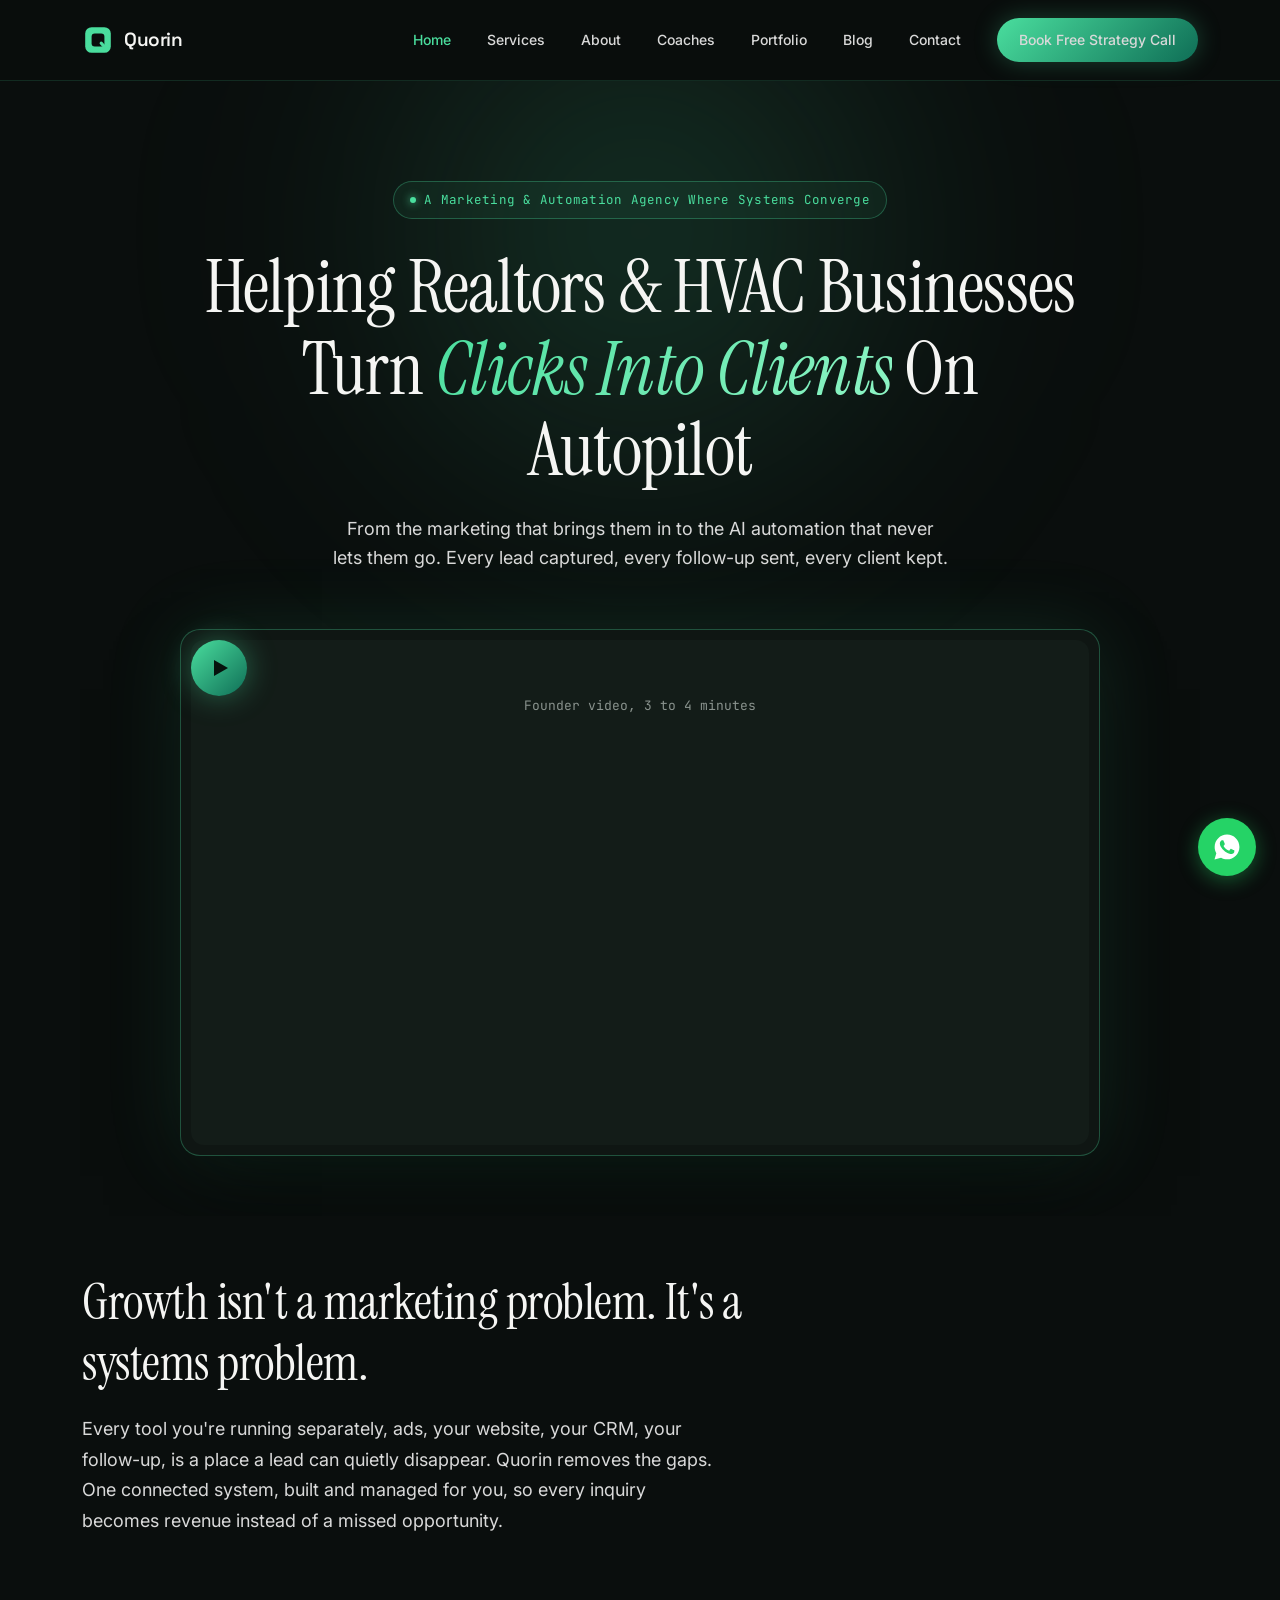
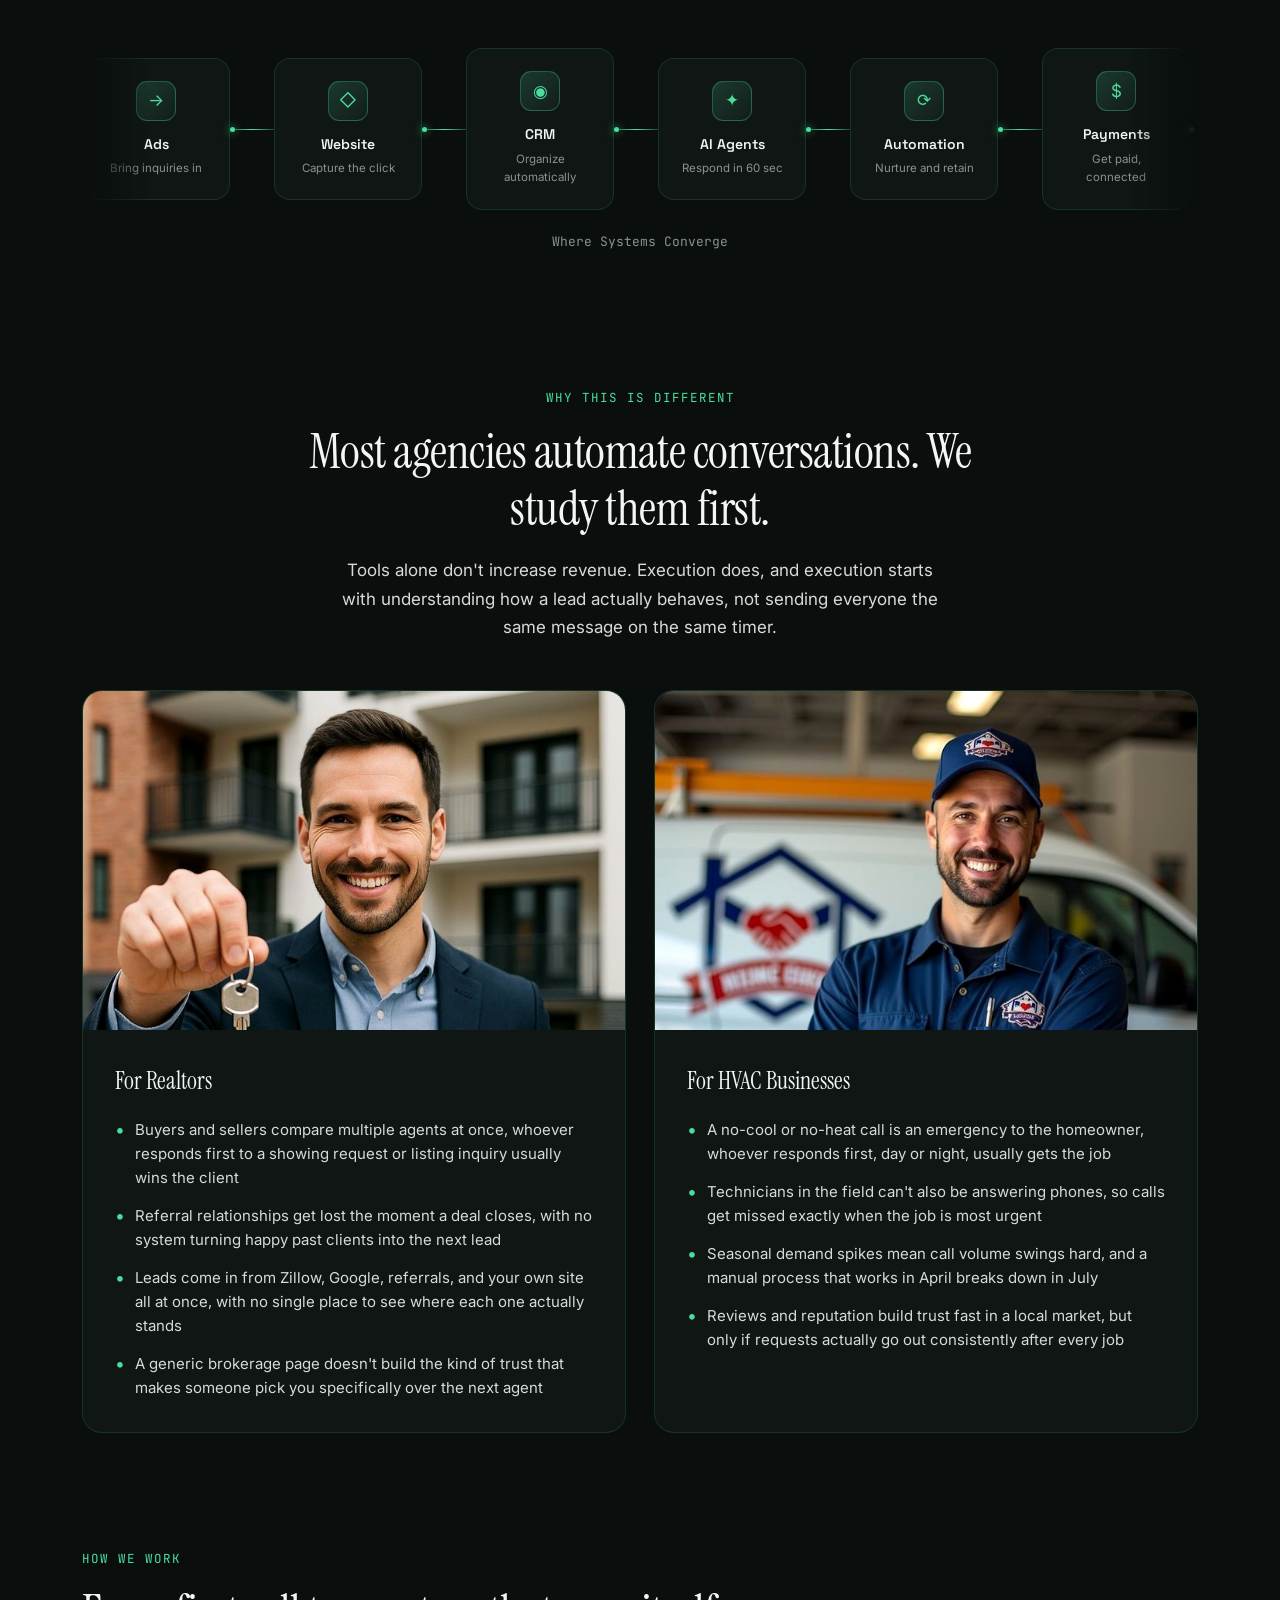
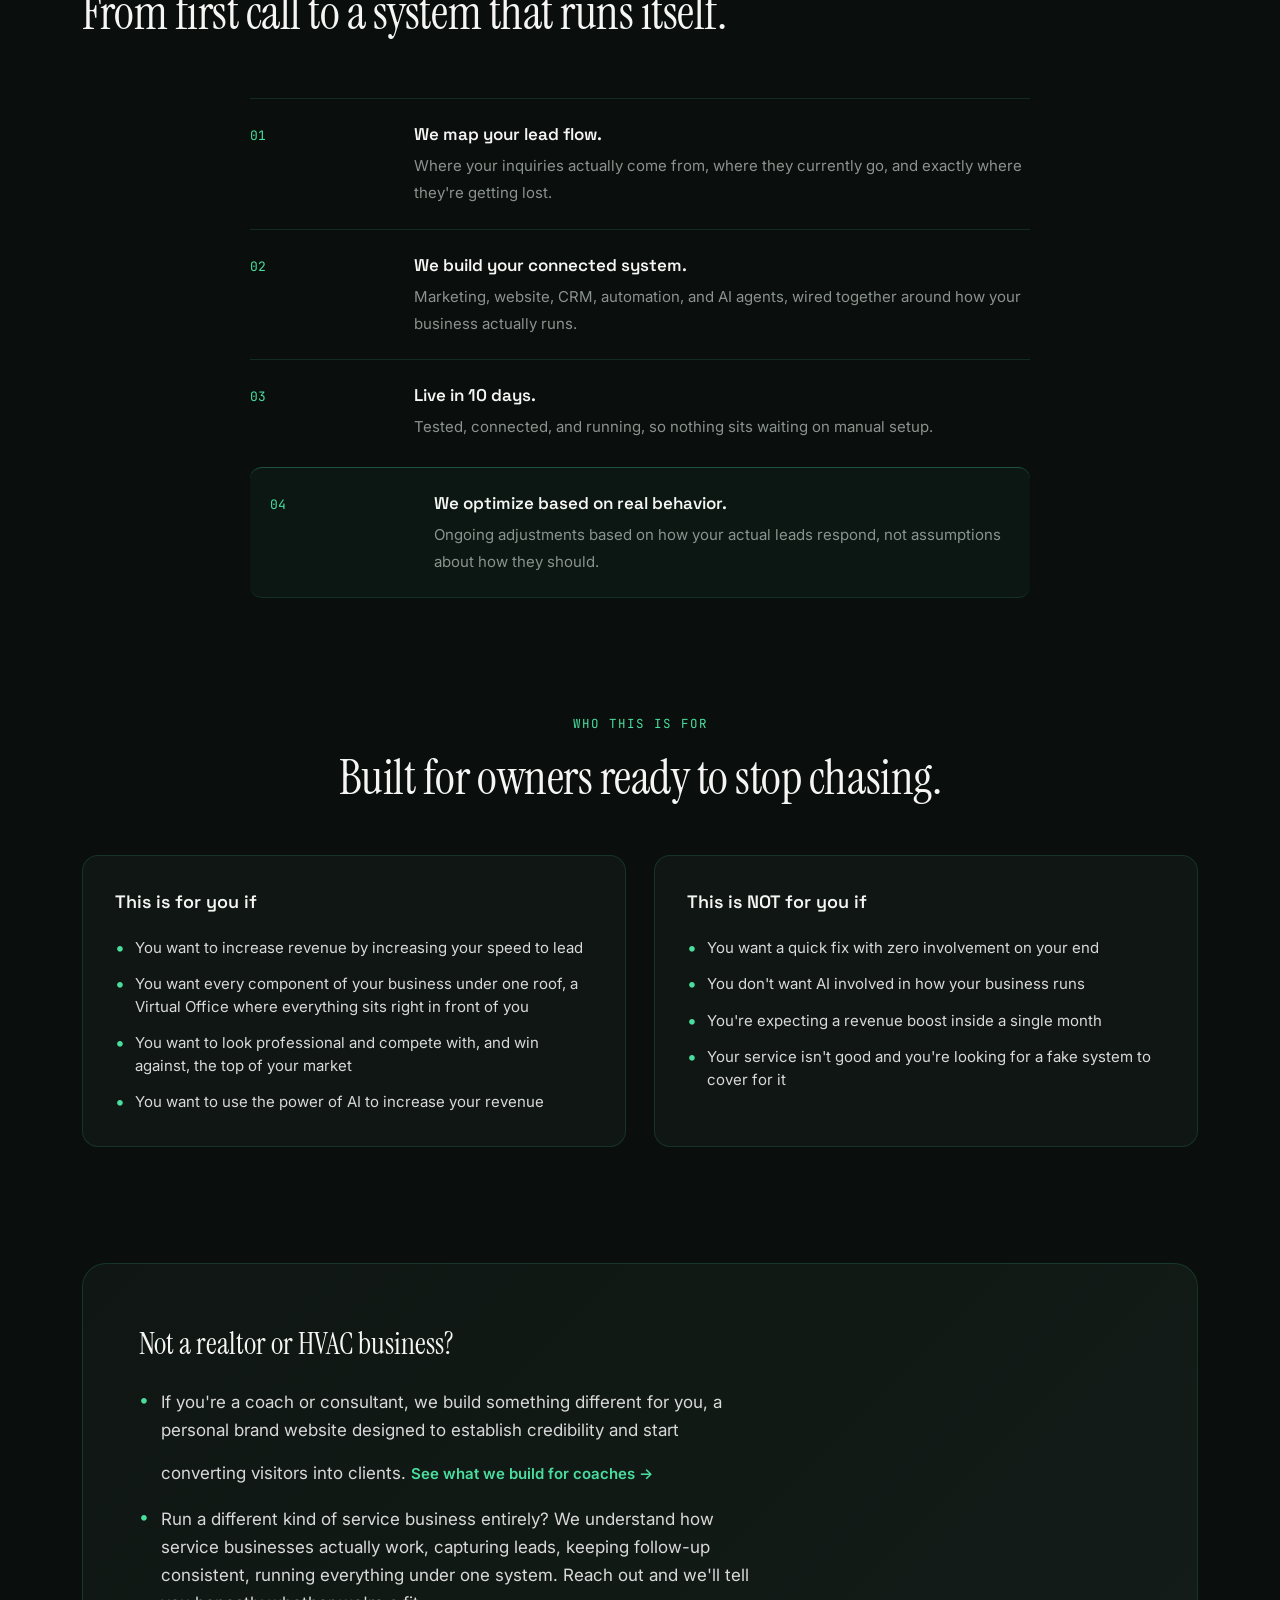
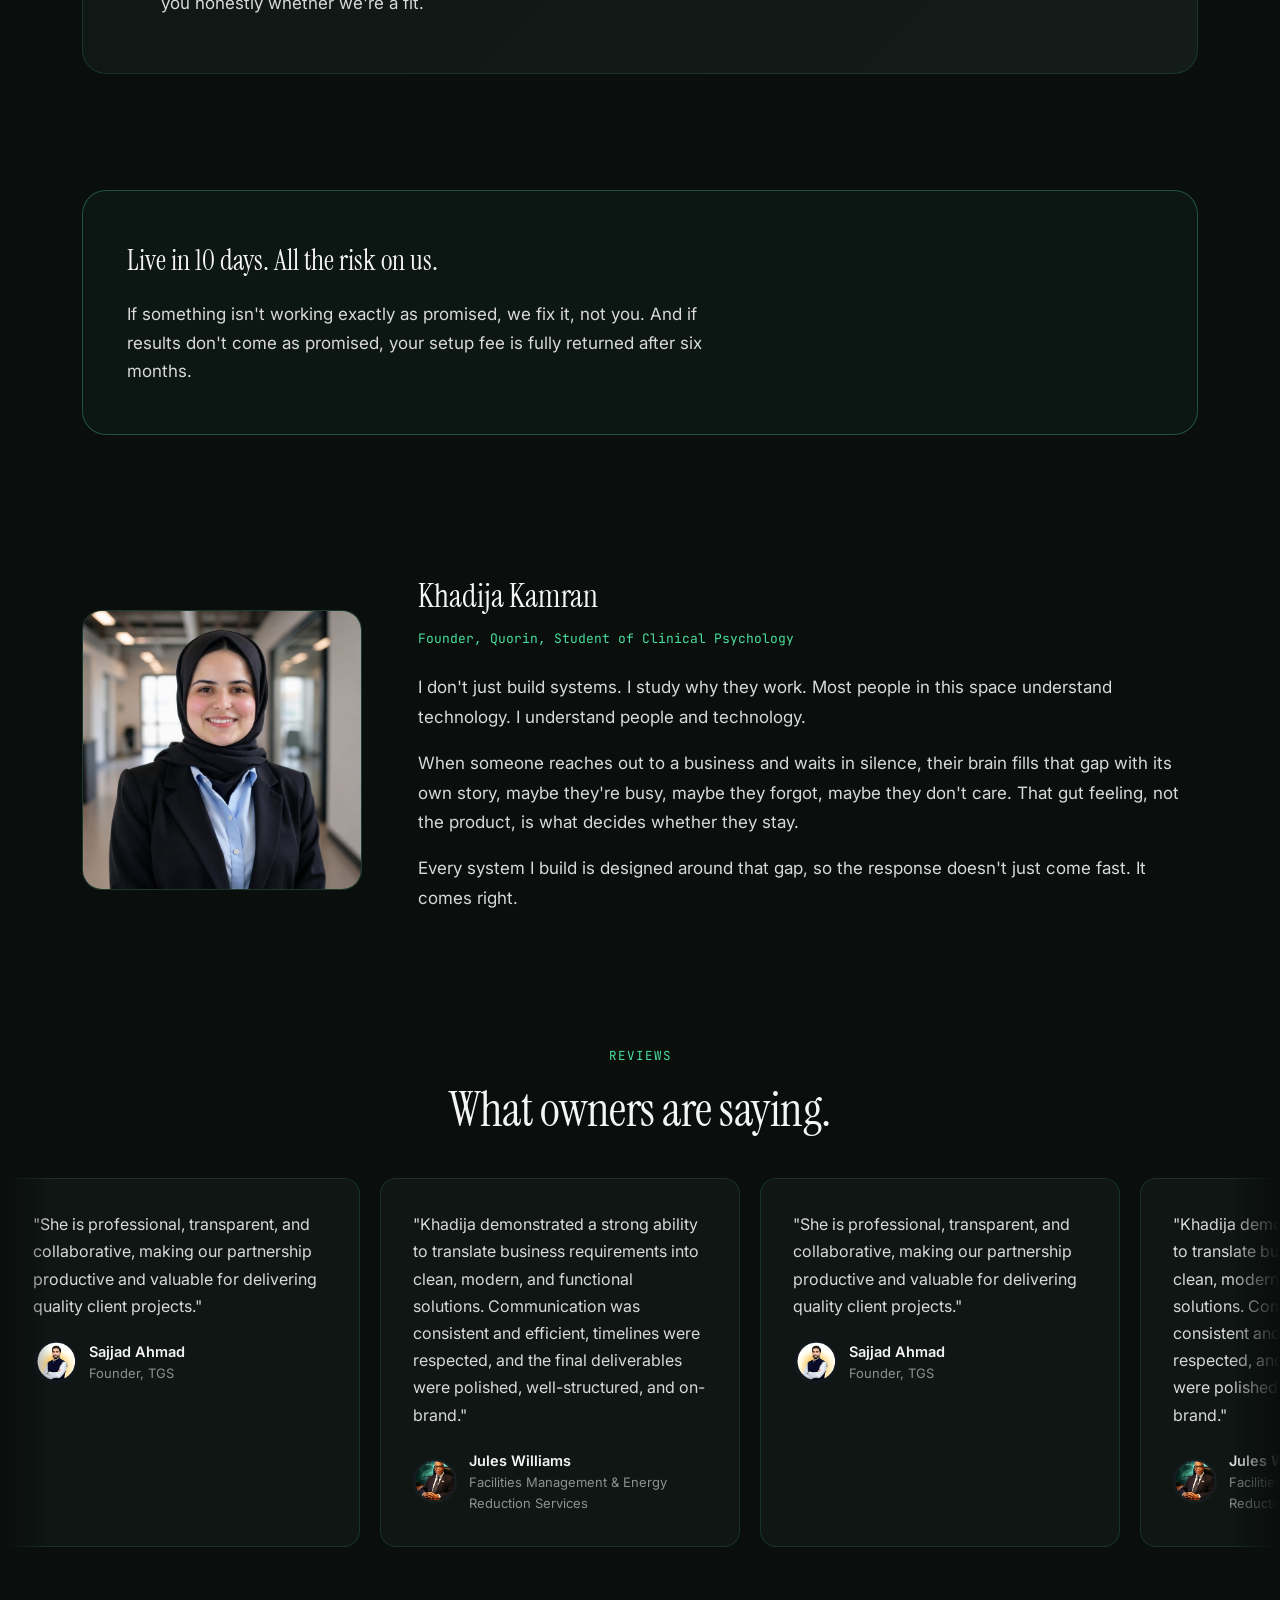
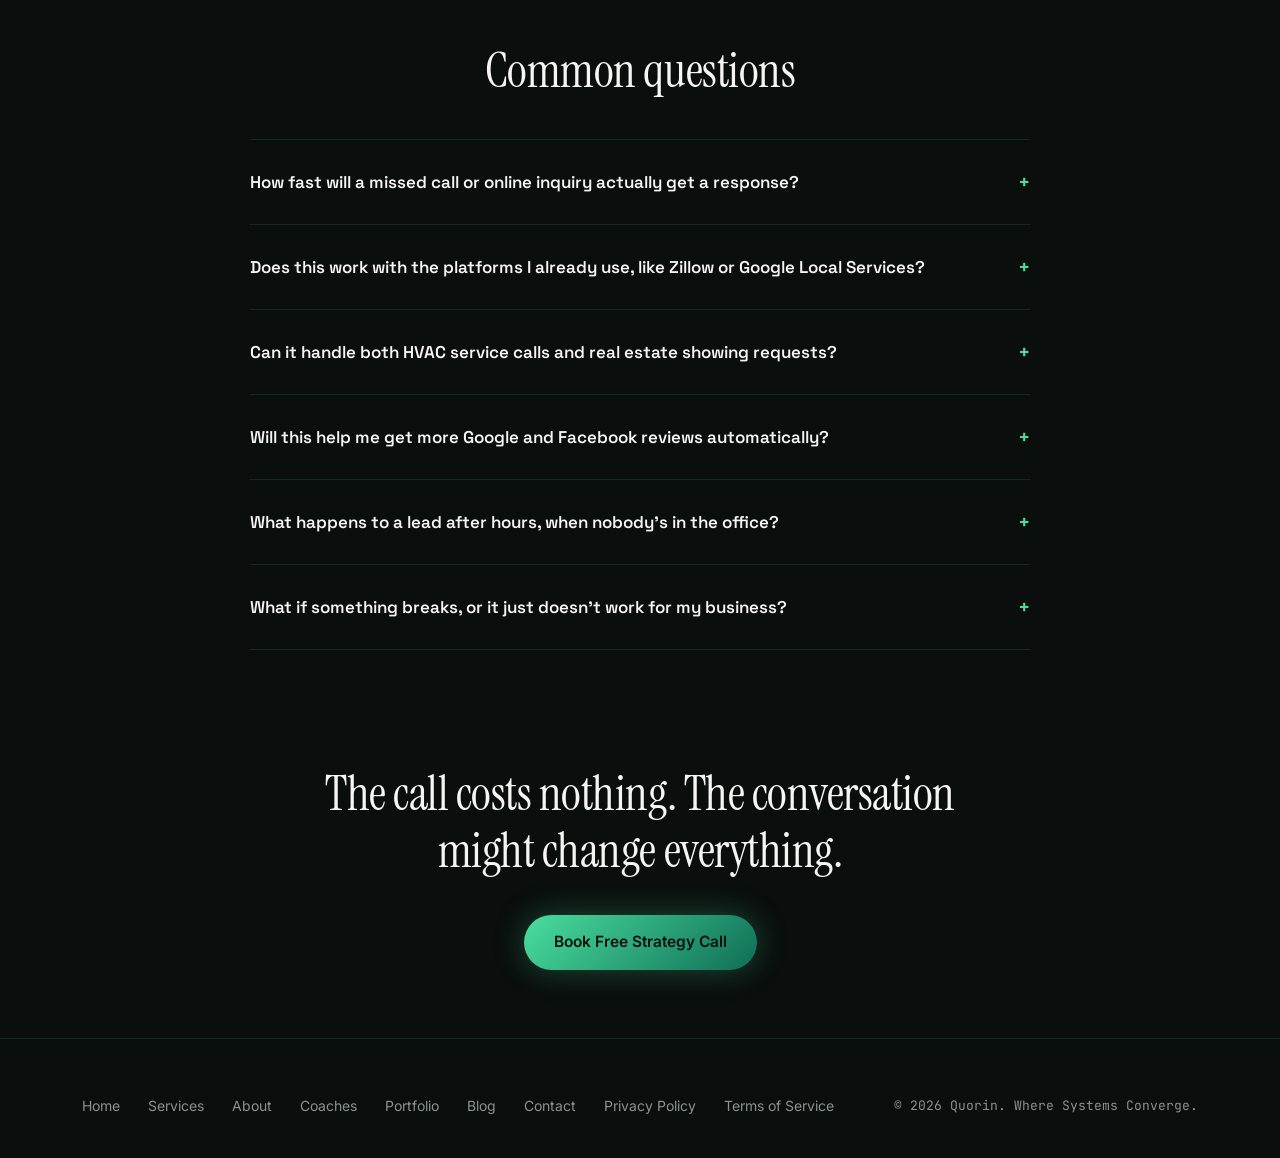
==== index.html @ fc2a02f5 "Add files via upload" ====
<!DOCTYPE html>
<html lang="en">
<head>
<meta charset="UTF-8">
<meta name="viewport" content="width=device-width, initial-scale=1.0">
<title>Quorin | Virtual Office for Realtors & HVAC Businesses</title>
<meta name="description" content="Quorin builds a Complete Virtual Office for Realtors and HVAC businesses, ads, website, CRM, AI agents, and automation, all in one connected system.">
<link rel="icon" type="image/svg+xml" href="favicon.svg">
<link rel="icon" type="image/png" sizes="32x32" href="favicon-32.png">
<link rel="icon" type="image/png" sizes="16x16" href="favicon-16.png">
<link rel="apple-touch-icon" href="apple-touch-icon.png">
<meta property="og:type" content="website">
<meta property="og:title" content="Quorin | Where Systems Converge">
<meta property="og:description" content="Quorin builds a Complete Virtual Office for Realtors and HVAC businesses, ads, website, CRM, AI agents, and automation, all in one connected system.">
<meta property="og:image" content="https://quorin.com/og-image.png">
<meta property="og:url" content="https://quorin.com/index.html">
<meta property="og:site_name" content="Quorin">
<meta name="twitter:card" content="summary_large_image">
<meta name="twitter:title" content="Quorin | Where Systems Converge">
<meta name="twitter:description" content="Quorin builds a Complete Virtual Office for Realtors and HVAC businesses, ads, website, CRM, AI agents, and automation, all in one connected system.">
<meta name="twitter:image" content="https://quorin.com/og-image.png">
<link rel="stylesheet" href="style.css">
<link rel="canonical" href="https://quorin.com/index.html">
<script type="application/ld+json">
{
  "@context": "https://schema.org",
  "@type": "Organization",
  "name": "Quorin",
  "url": "https://quorin.com",
  "logo": "https://quorin.com/og-image.png",
  "description": "Quorin builds a Complete Virtual Office, marketing, CRM, and AI automation, for realtors and HVAC businesses, and personal brand websites for coaches.",
  "founder": {
    "@type": "Person",
    "name": "Khadija Kamran"
  },
  "sameAs": [
    "https://www.linkedin.com/in/khadija-kamran-bb9267379/",
    "https://www.instagram.com/quorin.ai/"
  ],
  "contactPoint": {
    "@type": "ContactPoint",
    "telephone": "+92-334-6085912",
    "email": "khadija.kamran@quorin.co",
    "contactType": "sales"
  }
}
</script>
<script type="application/ld+json">
{
  "@context": "https://schema.org",
  "@type": "FAQPage",
  "mainEntity": [
    {
      "@type": "Question",
      "name": "How fast will a missed call or online inquiry actually get a response?",
      "acceptedAnswer": {
        "@type": "Answer",
        "text": "Within 60 seconds, day or night. Whether it's a homeowner calling about a broken AC unit or a buyer inquiring about a listing, the system responds before they've had time to call the next name on their list."
      }
    },
    {
      "@type": "Question",
      "name": "Does this work with the platforms I already use, like Zillow or Google Local Services?",
      "acceptedAnswer": {
        "@type": "Answer",
        "text": "Yes. Leads from Zillow, Google Local Services, Facebook, your website, and referrals all pull into the same connected system, so nothing depends on you checking five different apps."
      }
    },
    {
      "@type": "Question",
      "name": "Can it handle both HVAC service calls and real estate showing requests?",
      "acceptedAnswer": {
        "@type": "Answer",
        "text": "Yes. The system is built around your specific business, an HVAC no-cool call and a buyer requesting a showing are treated differently, with follow-up tuned to what actually moves each one forward."
      }
    },
    {
      "@type": "Question",
      "name": "Will this help me get more Google and Facebook reviews automatically?",
      "acceptedAnswer": {
        "@type": "Answer",
        "text": "Yes. Review requests go out automatically after a completed job or closed deal, at the moment satisfaction is highest, instead of relying on someone remembering to ask."
      }
    },
    {
      "@type": "Question",
      "name": "What happens to a lead after hours, when nobody's in the office?",
      "acceptedAnswer": {
        "@type": "Answer",
        "text": "The system doesn't clock out. A homeowner with a furnace emergency at 2am or a buyer browsing listings on a Sunday still gets an instant, professional response, and you wake up with the conversation already started."
      }
    },
    {
      "@type": "Question",
      "name": "What if something breaks, or it just doesn't work for my business?",
      "acceptedAnswer": {
        "@type": "Answer",
        "text": "Both are covered. If anything stops working exactly as promised after launch, we fix it within 24 hours, no charge, no back and forth. And if it genuinely isn't producing results after six months, your setup fee is fully returned."
      }
    }
  ]
}
</script>
</head>
<body>

<nav class="nav">
  <div class="nav-inner">
    <a href="index.html" class="nav-logo">
      <svg viewBox="0 0 100 100"><defs><linearGradient id="qg1" x1="0" y1="0" x2="100" y2="100"><stop offset="0%" stop-color="#4ADE9E"/><stop offset="100%" stop-color="#0F6E56"/></linearGradient></defs><rect x="10" y="10" width="80" height="80" rx="20" fill="url(#qg1)"/><rect x="30" y="30" width="40" height="40" rx="10" fill="#0a0e0d"/><rect x="55" y="55" width="18" height="10" rx="5" fill="url(#qg1)" transform="rotate(45 60 60)"/></svg>
      <span>Quorin</span>
    </a>
    <div class="nav-links">
      <a href="index.html" class="active">Home</a>
      <a href="services.html">Services</a>
      <a href="about.html">About</a>
      <a href="coaches.html">Coaches</a>
      <a href="portfolio.html">Portfolio</a>
      <a href="blog.html">Blog</a>
      <a href="contact.html">Contact</a>
      <a href="https://calendly.com/khadijakamran2007/discovery-call-with-khadija" class="nav-cta">Book Free Strategy Call</a>
    </div>
    <button class="nav-toggle" aria-label="Menu">☰</button>
  </div>
</nav>

<section class="hero">
  <div class="glow glow-emerald"></div>
  <div class="wrap hero-content">
    <div class="badge"><span class="dot"></span>A Marketing &amp; Automation Agency Where Systems Converge</div>
    <h1 class="hero-headline">Helping Realtors &amp; HVAC Businesses Turn <span class="accent">Clicks Into Clients</span> On Autopilot</h1>
    <p class="hero-sub">From the marketing that brings them in to the AI automation that never lets them go. Every lead captured, every follow-up sent, every client kept.</p>

    <div class="video-frame">
      <div class="video-placeholder">
        <div class="play-icon"></div>
        <span>Founder video, 3 to 4 minutes</span>
      </div>
    </div>
  </div>
</section>

<section class="bridge">
  <div class="wrap">
    <h2 class="reveal">Growth isn't a marketing problem. It's a systems problem.</h2>
    <p class="reveal">Every tool you're running separately, ads, your website, your CRM, your follow-up, is a place a lead can quietly disappear. Quorin removes the gaps. One connected system, built and managed for you, so every inquiry becomes revenue instead of a missed opportunity.</p>
  </div>
</section>

<section>
  <div class="wrap">
    <div class="converge-wrap">
      <div class="marquee-outer">
        <div class="marquee-track">
          <div class="node"><div class="node-icon">→</div><b>Ads</b><span>Bring inquiries in</span></div>
          <div class="connector"></div>
          <div class="node"><div class="node-icon">◇</div><b>Website</b><span>Capture the click</span></div>
          <div class="connector"></div>
          <div class="node"><div class="node-icon">◉</div><b>CRM</b><span>Organize automatically</span></div>
          <div class="connector"></div>
          <div class="node"><div class="node-icon">✦</div><b>AI Agents</b><span>Respond in 60 sec</span></div>
          <div class="connector"></div>
          <div class="node"><div class="node-icon">⟳</div><b>Automation</b><span>Nurture and retain</span></div>
          <div class="connector"></div>
          <div class="node"><div class="node-icon">$</div><b>Payments</b><span>Get paid, connected</span></div>
          <div class="connector"></div>
          <div class="node"><div class="node-icon">→</div><b>Ads</b><span>Bring inquiries in</span></div>
          <div class="connector"></div>
          <div class="node"><div class="node-icon">◇</div><b>Website</b><span>Capture the click</span></div>
          <div class="connector"></div>
          <div class="node"><div class="node-icon">◉</div><b>CRM</b><span>Organize automatically</span></div>
          <div class="connector"></div>
          <div class="node"><div class="node-icon">✦</div><b>AI Agents</b><span>Respond in 60 sec</span></div>
          <div class="connector"></div>
          <div class="node"><div class="node-icon">⟳</div><b>Automation</b><span>Nurture and retain</span></div>
          <div class="connector"></div>
          <div class="node"><div class="node-icon">$</div><b>Payments</b><span>Get paid, connected</span></div>
        </div>
      </div>
      <div class="converge-label">Where Systems Converge</div>
    </div>
  </div>
</section>

<section>
  <div class="wrap">
    <div class="eyebrow reveal center">Why this is different</div>
    <h2 class="section-title reveal center">Most agencies automate conversations. We study them first.</h2>
    <p class="section-desc reveal center" style="margin-left:auto;margin-right:auto">Tools alone don't increase revenue. Execution does, and execution starts with understanding how a lead actually behaves, not sending everyone the same message on the same timer.</p>

    <div class="industry-grid">
      <div class="industry-card reveal">
        <div class="industry-img"><img src="realtor-industry.jpg" alt="Realtor handing over keys to a new homeowner"></div>
        <div class="industry-body">
          <h3>For Realtors</h3>
          <ul>
            <li>Buyers and sellers compare multiple agents at once, whoever responds first to a showing request or listing inquiry usually wins the client</li>
            <li>Referral relationships get lost the moment a deal closes, with no system turning happy past clients into the next lead</li>
            <li>Leads come in from Zillow, Google, referrals, and your own site all at once, with no single place to see where each one actually stands</li>
            <li>A generic brokerage page doesn't build the kind of trust that makes someone pick you specifically over the next agent</li>
          </ul>
        </div>
      </div>
      <div class="industry-card reveal">
        <div class="industry-img"><img src="hvac-industry.jpg" alt="HVAC technician standing in front of a branded service van"></div>
        <div class="industry-body">
          <h3>For HVAC Businesses</h3>
          <ul>
            <li>A no-cool or no-heat call is an emergency to the homeowner, whoever responds first, day or night, usually gets the job</li>
            <li>Technicians in the field can't also be answering phones, so calls get missed exactly when the job is most urgent</li>
            <li>Seasonal demand spikes mean call volume swings hard, and a manual process that works in April breaks down in July</li>
            <li>Reviews and reputation build trust fast in a local market, but only if requests actually go out consistently after every job</li>
          </ul>
        </div>
      </div>
    </div>
  </div>
</section>

<section class="section-tight">
  <div class="wrap">
    <div class="eyebrow reveal">How we work</div>
    <h2 class="section-title reveal">From first call to a system that runs itself.</h2>
    <div class="stage-list">
      <div class="stage-item reveal"><span class="stage-num">01</span><div class="stage-text"><b>We map your lead flow.</b><span>Where your inquiries actually come from, where they currently go, and exactly where they're getting lost.</span></div></div>
      <div class="stage-item reveal"><span class="stage-num">02</span><div class="stage-text"><b>We build your connected system.</b><span>Marketing, website, CRM, automation, and AI agents, wired together around how your business actually runs.</span></div></div>
      <div class="stage-item reveal"><span class="stage-num">03</span><div class="stage-text"><b>Live in 10 days.</b><span>Tested, connected, and running, so nothing sits waiting on manual setup.</span></div></div>
      <div class="stage-item stage-final reveal"><span class="stage-num">04</span><div class="stage-text"><b>We optimize based on real behavior.</b><span>Ongoing adjustments based on how your actual leads respond, not assumptions about how they should.</span></div></div>
    </div>
  </div>
</section>

<section>
  <div class="wrap">
    <div class="eyebrow reveal center">Who this is for</div>
    <h2 class="section-title reveal center">Built for owners ready to stop chasing.</h2>
    <div class="fit-grid">
      <div class="fit-card reveal fit-yes">
        <h3>This is for you if</h3>
        <ul>
          <li>You want to increase revenue by increasing your speed to lead</li>
          <li>You want every component of your business under one roof, a Virtual Office where everything sits right in front of you</li>
          <li>You want to look professional and compete with, and win against, the top of your market</li>
          <li>You want to use the power of AI to increase your revenue</li>
        </ul>
      </div>
      <div class="fit-card reveal fit-no">
        <h3>This is NOT for you if</h3>
        <ul>
          <li>You want a quick fix with zero involvement on your end</li>
          <li>You don't want AI involved in how your business runs</li>
          <li>You're expecting a revenue boost inside a single month</li>
          <li>Your service isn't good and you're looking for a fake system to cover for it</li>
        </ul>
      </div>
    </div>
  </div>
</section>

<section class="section-tight">
  <div class="wrap">
    <div class="coach-band reveal">
      <div>
        <h3>Not a realtor or HVAC business?</h3>
        <ul class="coach-band-list">
          <li>If you're a coach or consultant, we build something different for you, a personal brand website designed to establish credibility and start converting visitors into clients. <a href="coaches.html" class="coach-link">See what we build for coaches →</a></li>
          <li>Run a different kind of service business entirely? We understand how service businesses actually work, capturing leads, keeping follow-up consistent, running everything under one system. Reach out and we'll tell you honestly whether we're a fit.</li>
        </ul>
      </div>
    </div>
  </div>
</section>

<section>
  <div class="wrap">
    <div class="guarantee-band reveal">
      <h3>Live in 10 days. All the risk on us.</h3>
      <p>If something isn't working exactly as promised, we fix it, not you. And if results don't come as promised, your setup fee is fully returned after six months.</p>
    </div>
  </div>
</section>

<section>
  <div class="wrap">
    <div class="founder reveal">
      <div class="founder-photo"><img src="founder-photo.jpg" alt="Khadija Kamran, Founder of Quorin" onerror="this.style.display='none'"></div>
      <div class="founder-text">
        <div class="founder-name">Khadija Kamran</div>
        <div class="founder-role">Founder, Quorin, Student of Clinical Psychology</div>
        <p>I don't just build systems. I study why they work. Most people in this space understand technology. I understand people and technology.</p>
        <p>When someone reaches out to a business and waits in silence, their brain fills that gap with its own story, maybe they're busy, maybe they forgot, maybe they don't care. That gut feeling, not the product, is what decides whether they stay.</p>
        <p>Every system I build is designed around that gap, so the response doesn't just come fast. It comes right.</p>
      </div>
    </div>
  </div>
</section>

<section class="section-tight">
  <div class="wrap">
    <div class="eyebrow reveal center">Reviews</div>
    <h2 class="section-title reveal center">What owners are saying.</h2>
  </div>
  <div class="review-marquee-outer" style="margin-top:40px">
    <div class="review-marquee-track">
      <div class="testimonial-card">
        <p>"She is professional, transparent, and collaborative, making our partnership productive and valuable for delivering quality client projects."</p>
        <div class="testimonial-author">
          <div class="author-avatar"><img src="reviewer-sajjad.png" alt="Sajjad Ahmad"></div>
          <div><div class="author-name">Sajjad Ahmad</div><div class="author-role">Founder, TGS</div></div>
        </div>
      </div>
      <!-- Third review slot, reserved for the one still coming -->
      <div class="testimonial-card">
        <p>"Khadija demonstrated a strong ability to translate business requirements into clean, modern, and functional solutions. Communication was consistent and efficient, timelines were respected, and the final deliverables were polished, well-structured, and on-brand."</p>
        <div class="testimonial-author">
          <div class="author-avatar"><img src="reviewer-jules.png" alt="Jules Williams"></div>
          <div><div class="author-name">Jules Williams</div><div class="author-role">Facilities Management &amp; Energy Reduction Services</div></div>
        </div>
      </div>
      <div class="testimonial-card">
        <p>"She is professional, transparent, and collaborative, making our partnership productive and valuable for delivering quality client projects."</p>
        <div class="testimonial-author">
          <div class="author-avatar"><img src="reviewer-sajjad.png" alt="Sajjad Ahmad"></div>
          <div><div class="author-name">Sajjad Ahmad</div><div class="author-role">Founder, TGS</div></div>
        </div>
      </div>
      <div class="testimonial-card">
        <p>"Khadija demonstrated a strong ability to translate business requirements into clean, modern, and functional solutions. Communication was consistent and efficient, timelines were respected, and the final deliverables were polished, well-structured, and on-brand."</p>
        <div class="testimonial-author">
          <div class="author-avatar"><img src="reviewer-jules.png" alt="Jules Williams"></div>
          <div><div class="author-name">Jules Williams</div><div class="author-role">Facilities Management &amp; Energy Reduction Services</div></div>
        </div>
      </div>
    </div>
  </div>
</section>

<section class="section-tight">
  <div class="wrap">
    <h2 class="section-title center reveal">Common questions</h2>
    <div style="margin-top:40px">
      <div class="faq-item">
        <div class="faq-q">How fast will a missed call or online inquiry actually get a response? <span class="faq-toggle">+</span></div>
        <div class="faq-a">Within 60 seconds, day or night. Whether it's a homeowner calling about a broken AC unit or a buyer inquiring about a listing, the system responds before they've had time to call the next name on their list.</div>
      </div>
      <div class="faq-item">
        <div class="faq-q">Does this work with the platforms I already use, like Zillow or Google Local Services? <span class="faq-toggle">+</span></div>
        <div class="faq-a">Yes. Leads from Zillow, Google Local Services, Facebook, your website, and referrals all pull into the same connected system, so nothing depends on you checking five different apps.</div>
      </div>
      <div class="faq-item">
        <div class="faq-q">Can it handle both HVAC service calls and real estate showing requests? <span class="faq-toggle">+</span></div>
        <div class="faq-a">Yes. The system is built around your specific business, an HVAC no-cool call and a buyer requesting a showing are treated differently, with follow-up tuned to what actually moves each one forward.</div>
      </div>
      <div class="faq-item">
        <div class="faq-q">Will this help me get more Google and Facebook reviews automatically? <span class="faq-toggle">+</span></div>
        <div class="faq-a">Yes. Review requests go out automatically after a completed job or closed deal, at the moment satisfaction is highest, instead of relying on someone remembering to ask.</div>
      </div>
      <div class="faq-item">
        <div class="faq-q">What happens to a lead after hours, when nobody's in the office? <span class="faq-toggle">+</span></div>
        <div class="faq-a">The system doesn't clock out. A homeowner with a furnace emergency at 2am or a buyer browsing listings on a Sunday still gets an instant, professional response, and you wake up with the conversation already started.</div>
      </div>
      <div class="faq-item">
        <div class="faq-q">What if something breaks, or it just doesn't work for my business? <span class="faq-toggle">+</span></div>
        <div class="faq-a">Both are covered. If anything stops working exactly as promised after launch, we fix it within 24 hours, no charge, no back and forth. And if it genuinely isn't producing results after six months, your setup fee is fully returned. That risk sits with us, not you.</div>
      </div>
    </div>
  </div>
</section>

<section class="final-cta">
  <div class="wrap">
    <h2 class="section-title center reveal">The call costs nothing. The conversation might change everything.</h2>
    <div class="cta-row reveal">
      <a href="https://calendly.com/khadijakamran2007/discovery-call-with-khadija" class="btn-primary">Book Free Strategy Call</a>
    </div>
  </div>
</section>

<a href="https://wa.me/923346085912?text=Hi%20Khadija%2C%20I%27d%20like%20to%20know%20more%20about%20Quorin" class="whatsapp-widget" target="_blank" aria-label="Chat on WhatsApp">
  <svg viewBox="0 0 24 24" fill="white"><path d="M12.04 2C6.58 2 2.13 6.45 2.13 11.91c0 1.75.46 3.48 1.32 5L2 22l5.25-1.38c1.46.8 3.1 1.22 4.79 1.22h.01c5.46 0 9.91-4.45 9.91-9.91C21.96 6.45 17.51 2 12.04 2zm5.79 14.15c-.24.68-1.4 1.31-1.94 1.39-.5.08-1.13.11-1.83-.11-.42-.13-.96-.31-1.65-.61-2.9-1.25-4.79-4.17-4.94-4.36-.14-.19-1.19-1.58-1.19-3.01 0-1.43.75-2.13 1.02-2.42.27-.29.58-.36.78-.36.19 0 .39 0 .56.01.18.01.42-.07.65.5.24.58.82 2.01.89 2.16.07.15.12.32.02.51-.09.19-.14.31-.28.48-.14.17-.29.37-.42.5-.14.14-.29.29-.12.57.17.28.75 1.23 1.6 1.99 1.1.98 2.03 1.29 2.32 1.43.29.14.46.12.63-.07.17-.19.71-.83.9-1.11.19-.29.38-.24.63-.14.26.1 1.63.77 1.91.91.28.14.46.21.53.33.07.12.07.68-.17 1.36z"/></svg>
</a>

<footer>
  <div class="wrap footer-inner">
    <div class="footer-links">
      <a href="index.html">Home</a>
      <a href="services.html">Services</a>
      <a href="about.html">About</a>
      <a href="coaches.html">Coaches</a>
      <a href="portfolio.html">Portfolio</a>
      <a href="blog.html">Blog</a>
      <a href="contact.html">Contact</a>
      <a href="privacy.html">Privacy Policy</a>
      <a href="terms.html">Terms of Service</a>
    </div>
    <div class="footer-copy">© 2026 Quorin. Where Systems Converge.</div>
  </div>
</footer>

<script src="script.js"></script>
</body>
</html>
---- style.css ----
@import url('https://fonts.googleapis.com/css2?family=Instrument+Serif:ital@0;1&family=Space+Grotesk:wght@500;600;700&family=Inter:wght@400;500;600&family=JetBrains+Mono:wght@400;500&display=swap');

:root {
  --bg: #0a0e0d;
  --surface: #0f1613;
  --surface-2: #131c18;
  --border: rgba(74, 222, 158, 0.14);
  --border-strong: rgba(74, 222, 158, 0.3);
  --emerald: #4ADE9E;
  --emerald-deep: #0F6E56;
  --emerald-dim: #1a3a2f;
  --text: #f5f5f3;
  --text-secondary: #d9d9d9;
  --text-muted: #8a938e;
  --font-display: 'Space Grotesk', sans-serif;
  --font-voice: 'Instrument Serif', serif;
  --font-body: 'Inter', sans-serif;
  --font-mono: 'JetBrains Mono', monospace;
}

* { margin: 0; padding: 0; box-sizing: border-box; }

html { scroll-behavior: smooth; }

body {
  background: var(--bg);
  color: var(--text);
  font-family: var(--font-body);
  font-size: 17px;
  line-height: 1.6;
  -webkit-font-smoothing: antialiased;
  overflow-x: hidden;
}

img, video { max-width: 100%; display: block; }

a { color: inherit; text-decoration: none; }

.wrap { max-width: 1180px; margin: 0 auto; padding: 0 32px; }

/* Ambient glow backgrounds */
.glow {
  position: absolute;
  border-radius: 50%;
  filter: blur(120px);
  pointer-events: none;
  z-index: 0;
}
.glow-emerald { background: radial-gradient(circle, rgba(74,222,158,0.22) 0%, transparent 70%); }

/* Nav */
.nav {
  position: sticky;
  top: 0;
  z-index: 100;
  background: rgba(10, 14, 13, 0.82);
  backdrop-filter: blur(16px);
  border-bottom: 1px solid var(--border);
}
.nav-inner {
  max-width: 1180px;
  margin: 0 auto;
  padding: 18px 32px;
  display: flex;
  align-items: center;
  justify-content: space-between;
}
.nav-logo { display: flex; align-items: center; gap: 10px; }
.nav-logo svg { width: 32px; height: 32px; }
.nav-logo span { font-family: var(--font-display); font-weight: 600; font-size: 19px; letter-spacing: -0.02em; }
.nav-links { display: flex; align-items: center; gap: 36px; }
.nav-links a {
  font-size: 14px;
  color: var(--text-secondary);
  transition: color 0.2s;
  font-weight: 500;
}
.nav-links a:hover, .nav-links a.active { color: var(--emerald); }
.nav-cta {
  padding: 11px 22px;
  border-radius: 100px;
  background: linear-gradient(135deg, var(--emerald) 0%, var(--emerald-deep) 100%);
  color: #06120d;
  font-weight: 600;
  font-size: 14px;
  box-shadow: 0 0 24px rgba(74, 222, 158, 0.25);
  transition: transform 0.2s, box-shadow 0.2s;
  white-space: nowrap;
}
.nav-cta:hover { transform: translateY(-1px); box-shadow: 0 0 32px rgba(74, 222, 158, 0.4); }
.nav-toggle { display: none; background: none; border: none; color: var(--text); font-size: 24px; cursor: pointer; }

@media (max-width: 880px) {
  .nav-links { position: fixed; top: 68px; left: 0; right: 0; bottom: 0; background: var(--bg); flex-direction: column; justify-content: flex-start; padding: 40px 32px; gap: 28px; transform: translateX(100%); transition: transform 0.3s ease; }
  .nav-links.open { transform: translateX(0); }
  .nav-toggle { display: block; }
}

/* Badge */
.badge {
  display: inline-flex;
  align-items: center;
  gap: 8px;
  padding: 8px 16px;
  border-radius: 100px;
  border: 1px solid var(--border-strong);
  background: rgba(74, 222, 158, 0.06);
  font-family: var(--font-mono);
  font-size: 12.5px;
  color: var(--emerald);
  letter-spacing: 0.02em;
}
.badge .dot { width: 6px; height: 6px; border-radius: 50%; background: var(--emerald); box-shadow: 0 0 8px var(--emerald); }

/* Hero */
.hero {
  position: relative;
  padding: 100px 0 60px;
  text-align: center;
  overflow: hidden;
}
.hero .glow { width: 700px; height: 700px; top: -200px; left: 50%; transform: translateX(-50%); }
.hero-content { position: relative; z-index: 1; }
h1.hero-headline {
  font-family: var(--font-voice);
  font-size: clamp(42px, 6vw, 74px);
  font-weight: 400;
  line-height: 1.1;
  letter-spacing: -0.01em;
  margin: 28px 0 22px;
  max-width: 900px;
  margin-left: auto;
  margin-right: auto;
}
h1.hero-headline b, h1.hero-headline .accent { font-style: italic; background: linear-gradient(135deg, var(--emerald) 0%, #8ff5c5 100%); -webkit-background-clip: text; background-clip: text; color: transparent; }
.hero-sub {
  font-size: 18px;
  color: var(--text-secondary);
  max-width: 620px;
  margin: 0 auto;
  line-height: 1.65;
}

/* Video frame */
.video-frame {
  position: relative;
  max-width: 920px;
  margin: 56px auto 0;
  border-radius: 20px;
  border: 1px solid var(--border-strong);
  background: var(--surface);
  padding: 10px;
  box-shadow: 0 0 80px rgba(74, 222, 158, 0.12), 0 40px 80px -20px rgba(0,0,0,0.6);
}
.video-frame video, .video-frame .video-placeholder {
  width: 100%;
  border-radius: 13px;
  display: block;
  aspect-ratio: 16/9;
  background: var(--surface-2);
}
.video-placeholder {
  display: flex;
  align-items: center;
  justify-content: center;
  color: var(--text-muted);
  font-family: var(--font-mono);
  font-size: 13px;
  flex-direction: column;
  gap: 12px;
}
.play-icon {
  width: 56px; height: 56px; border-radius: 50%;
  background: linear-gradient(135deg, var(--emerald), var(--emerald-deep));
  display: flex; align-items: center; justify-content: center;
  box-shadow: 0 0 30px rgba(74,222,158,0.4);
}
.play-icon::after { content: ''; width: 0; height: 0; border-style: solid; border-width: 8px 0 8px 14px; border-color: transparent transparent transparent #06120d; margin-left: 3px; }

/* Sections */
section { position: relative; padding: 68px 0; }
.section-tight { padding: 48px 0; }
.eyebrow { font-family: var(--font-mono); font-size: 12.5px; color: var(--emerald); letter-spacing: 0.08em; text-transform: uppercase; margin-bottom: 16px; }
h2.section-title {
  font-family: var(--font-voice);
  font-size: clamp(32px, 4vw, 48px);
  font-weight: 400;
  letter-spacing: -0.01em;
  line-height: 1.18;
  max-width: 720px;
}
.section-desc { font-size: 17px; color: var(--text-secondary); max-width: 620px; margin-top: 18px; line-height: 1.7; }
.center { text-align: center; margin-left: auto; margin-right: auto; }

/* Big idea bridge section */
.bridge { text-align: left; padding: 56px 0 24px; }
.bridge h2 { font-family: var(--font-voice); font-size: clamp(32px, 4.4vw, 50px); font-weight: 400; letter-spacing: -0.01em; max-width: 780px; margin: 0 0 20px; line-height: 1.22; }
.bridge p { font-size: 18px; color: var(--text-secondary); max-width: 640px; margin: 0; line-height: 1.7; }

/* Stage list (problem framework) */
.stage-list { max-width: 780px; margin: 56px auto 0; display: flex; flex-direction: column; }
.stage-item {
  display: grid;
  grid-template-columns: 140px 1fr;
  gap: 24px;
  padding: 22px 0;
  border-top: 1px solid var(--border);
  align-items: baseline;
}
.stage-item:last-child { border-bottom: 1px solid var(--border); }
.stage-num { font-family: var(--font-mono); font-size: 13px; color: var(--emerald); }
.stage-text b { font-family: var(--font-display); font-weight: 600; font-size: 17px; display: block; margin-bottom: 4px; }
.stage-text span { color: var(--text-muted); font-size: 15px; }
.stage-final { border-top: 1px solid var(--border-strong) !important; background: rgba(74,222,158,0.04); margin-top: 4px; padding-left: 20px; padding-right: 20px; border-radius: 12px; }

/* Converging components — continuous horizontal marquee */
.converge-wrap { position: relative; margin: 20px 0 0; }
.marquee-outer {
  overflow: hidden;
  width: 100%;
  -webkit-mask-image: linear-gradient(90deg, transparent, black 6%, black 94%, transparent);
  mask-image: linear-gradient(90deg, transparent, black 6%, black 94%, transparent);
}
.marquee-track {
  display: flex;
  align-items: center;
  gap: 0;
  width: max-content;
  animation: marquee 26s linear infinite;
}
.marquee-outer:hover .marquee-track { animation-play-state: paused; }
@keyframes marquee { from { transform: translateX(0); } to { transform: translateX(-50%); } }
.node {
  background: var(--surface);
  border: 1px solid var(--border);
  border-radius: 16px;
  padding: 22px 18px;
  width: 148px;
  flex-shrink: 0;
  text-align: center;
}
.node-icon {
  width: 40px; height: 40px;
  margin: 0 auto 12px;
  border-radius: 11px;
  background: linear-gradient(135deg, var(--emerald-dim), var(--surface-2));
  border: 1px solid var(--border-strong);
  display: flex; align-items: center; justify-content: center;
  color: var(--emerald);
  font-size: 17px;
}
.node b { font-family: var(--font-display); font-size: 14px; font-weight: 600; display: block; }
.node span { font-size: 11.5px; color: var(--text-muted); display: block; margin-top: 4px; }
.connector { width: 44px; height: 1px; flex-shrink: 0; background: linear-gradient(90deg, var(--border-strong), var(--emerald), var(--border-strong)); position: relative; }
.connector::after { content: ''; position: absolute; top: -2px; left: 0; width: 5px; height: 5px; border-radius: 50%; background: var(--emerald); box-shadow: 0 0 8px var(--emerald); animation: flow 1.8s linear infinite; }
@keyframes flow { 0% { left: 0; opacity: 0; } 10% { opacity: 1; } 90% { opacity: 1; } 100% { left: calc(100% - 5px); opacity: 0; } }
.converge-label { text-align: center; margin-top: 22px; font-family: var(--font-mono); font-size: 13px; color: var(--text-muted); }
@media (prefers-reduced-motion: reduce) {
  .marquee-track { animation: none; }
}

/* Live demo */
.demo-card {
  max-width: 900px;
  margin: 0 auto;
  border-radius: 20px;
  border: 1px solid var(--border-strong);
  background: linear-gradient(180deg, var(--surface), var(--surface-2));
  padding: 48px;
  text-align: center;
  position: relative;
  overflow: hidden;
}
.demo-card .glow { width: 500px; height: 500px; top: -150px; left: 50%; transform: translateX(-50%); }
.demo-btn {
  display: inline-flex; align-items: center; gap: 8px;
  margin-top: 28px; padding: 14px 28px;
  border-radius: 100px;
  background: linear-gradient(135deg, var(--emerald), var(--emerald-deep));
  color: #06120d; font-weight: 600; font-size: 15px;
  box-shadow: 0 0 30px rgba(74,222,158,0.3);
  position: relative; z-index: 1;
}

/* Founder */
.founder { display: grid; grid-template-columns: 280px 1fr; gap: 56px; align-items: center; }
.founder-photo { width: 100%; aspect-ratio: 1; border-radius: 20px; background: var(--surface-2); border: 1px solid var(--border); overflow: hidden; }
.founder-photo img { width: 100%; height: 100%; object-fit: cover; }
.founder-text p { font-size: 17px; color: var(--text-secondary); line-height: 1.75; margin-bottom: 16px; }
.founder-name { font-family: var(--font-voice); font-weight: 400; font-size: 32px; margin-bottom: 6px; }
.founder-role { font-family: var(--font-mono); font-size: 13px; color: var(--emerald); margin-bottom: 24px; }
@media (max-width: 780px) { .founder { grid-template-columns: 1fr; } .founder-photo { max-width: 220px; margin: 0 auto; } }

/* Quote block */
.quote-block {
  border-left: 2px solid var(--emerald);
  padding: 4px 0 4px 24px;
  margin: 28px 0;
  font-family: var(--font-voice);
  font-style: italic;
  font-size: 24px;
  font-weight: 400;
  line-height: 1.5;
  color: var(--text);
}
.quote-cite { display: block; margin-top: 10px; font-family: var(--font-mono); font-size: 13px; color: var(--text-muted); font-style: normal; }

/* Review marquee, continuous horizontal */
.review-marquee-outer {
  overflow: hidden;
  width: 100%;
  -webkit-mask-image: linear-gradient(90deg, transparent, black 4%, black 96%, transparent);
  mask-image: linear-gradient(90deg, transparent, black 4%, black 96%, transparent);
}
.review-marquee-track {
  display: flex;
  gap: 20px;
  width: max-content;
  animation: marquee 34s linear infinite;
}
.review-marquee-outer:hover .review-marquee-track { animation-play-state: paused; }
.review-marquee-track .testimonial-card { width: 360px; flex-shrink: 0; }

/* Testimonial cards */
.testimonial-grid { display: grid; grid-template-columns: repeat(auto-fit, minmax(320px, 1fr)); gap: 24px; margin-top: 48px; }
.testimonial-card {
  background: var(--surface);
  border: 1px solid var(--border);
  border-radius: 16px;
  padding: 32px;
}
.testimonial-card p { font-size: 16px; color: var(--text-secondary); line-height: 1.7; margin-bottom: 20px; }
.testimonial-author { display: flex; align-items: center; gap: 12px; }
.author-avatar { width: 44px; height: 44px; border-radius: 50%; background: var(--emerald-dim); display: flex; align-items: center; justify-content: center; font-family: var(--font-display); font-weight: 600; color: var(--emerald); font-size: 14px; overflow: hidden; flex-shrink: 0; }
.author-avatar img { width: 100%; height: 100%; object-fit: cover; }
.author-name { font-weight: 600; font-size: 14.5px; }
.author-role { font-size: 13px; color: var(--text-muted); }

/* Fit lists */
.fit-grid { display: grid; grid-template-columns: 1fr 1fr; gap: 28px; margin-top: 48px; }
.fit-card { background: var(--surface); border: 1px solid var(--border); border-radius: 16px; padding: 32px; }
.fit-card h3 { font-family: var(--font-display); font-size: 18px; font-weight: 600; margin-bottom: 20px; }
.fit-card ul { list-style: none; display: flex; flex-direction: column; gap: 14px; }
.fit-card li { font-size: 15px; color: var(--text-secondary); padding-left: 20px; position: relative; line-height: 1.5; }
.fit-card li::before { content: '•'; position: absolute; left: 0; color: var(--emerald); font-size: 18px; line-height: 1.2; }
@media (max-width: 780px) { .fit-grid { grid-template-columns: 1fr; } }

/* Coaches band */
.coach-band {
  border-radius: 24px;
  border: 1px solid var(--border);
  background: linear-gradient(135deg, var(--surface), var(--surface-2));
  padding: 56px;
  display: flex;
  align-items: center;
  justify-content: space-between;
  gap: 40px;
  flex-wrap: wrap;
}
.coach-band h3 { font-family: var(--font-voice); font-size: 30px; font-weight: 400; margin-bottom: 20px; max-width: 620px; }
.coach-band-list { list-style: none; display: flex; flex-direction: column; gap: 18px; max-width: 620px; }
.coach-band-list li { color: var(--text-secondary); line-height: 1.65; padding-left: 22px; position: relative; }
.coach-band-list li::before { content: '•'; position: absolute; left: 0; color: var(--emerald); font-size: 18px; line-height: 1.3; }
.coach-band p { color: var(--text-secondary); max-width: 460px; line-height: 1.6; }
.coach-link { display: inline-flex; align-items: center; gap: 6px; color: var(--emerald); font-weight: 600; font-size: 15px; margin-top: 18px; white-space: nowrap; }

/* Guarantee band */
.guarantee-band {
  text-align: left;
  border-radius: 24px;
  border: 1px solid var(--border-strong);
  background: rgba(74,222,158,0.04);
  padding: 48px 44px;
}
.guarantee-band h3 { font-family: var(--font-voice); font-size: 28px; font-weight: 400; margin-bottom: 16px; }
.guarantee-band p { color: var(--text-secondary); max-width: 620px; margin: 0; line-height: 1.7; }

/* FAQ */
.faq-item { border-top: 1px solid var(--border); padding: 26px 0; max-width: 780px; margin: 0 auto; }
.faq-item:last-child { border-bottom: 1px solid var(--border); }
.faq-q { font-family: var(--font-display); font-weight: 600; font-size: 17px; cursor: pointer; display: flex; justify-content: space-between; align-items: center; gap: 20px; }
.faq-a { color: var(--text-secondary); font-size: 15.5px; line-height: 1.7; margin-top: 14px; display: none; }
.faq-item.open .faq-a { display: block; }
.faq-toggle { font-size: 20px; color: var(--emerald); flex-shrink: 0; transition: transform 0.25s; }
.faq-item.open .faq-toggle { transform: rotate(45deg); }

/* Final CTA */
.final-cta { text-align: center; }
.final-cta h2 { max-width: 680px; margin: 0 auto 36px; }
.cta-row { display: flex; gap: 16px; justify-content: center; flex-wrap: wrap; }
.btn-primary {
  padding: 15px 30px; border-radius: 100px;
  background: linear-gradient(135deg, var(--emerald), var(--emerald-deep));
  color: #06120d; font-weight: 600; font-size: 15.5px;
  box-shadow: 0 0 32px rgba(74,222,158,0.3);
}
.btn-secondary {
  padding: 15px 30px; border-radius: 100px;
  border: 1px solid var(--border-strong);
  color: var(--text); font-weight: 500; font-size: 15.5px;
  background: var(--surface);
}

/* Lead magnets */
.magnet-grid { display: grid; grid-template-columns: repeat(auto-fit, minmax(280px, 1fr)); gap: 20px; margin-top: 20px; max-width: 780px; margin-left: auto; margin-right: auto; }
.magnet-card { background: var(--surface); border: 1px solid var(--border); border-radius: 14px; padding: 24px; text-align: left; transition: border-color 0.2s; }
.magnet-card:hover { border-color: var(--border-strong); }
.magnet-card b { font-family: var(--font-display); display: block; font-size: 15.5px; margin-bottom: 6px; }
.magnet-card span { font-size: 13.5px; color: var(--text-muted); }

/* Footer */
footer { border-top: 1px solid var(--border); padding: 56px 0 40px; }
.footer-inner { display: flex; justify-content: space-between; align-items: center; flex-wrap: wrap; gap: 24px; }
.footer-links { display: flex; gap: 28px; flex-wrap: wrap; }
.footer-links a { font-size: 14px; color: var(--text-muted); }
.footer-links a:hover { color: var(--emerald); }
.footer-copy { font-size: 13px; color: var(--text-muted); font-family: var(--font-mono); }

/* Services page specific */
.service-grid { display: grid; grid-template-columns: repeat(2, 1fr); gap: 24px; }
.service-card { background: var(--surface); border: 1px solid var(--border); border-radius: 18px; padding: 32px; transition: border-color 0.25s, transform 0.25s; }
.service-card:hover { border-color: var(--border-strong); transform: translateY(-3px); }
.service-num { font-family: var(--font-mono); font-size: 12px; color: var(--emerald); margin-bottom: 14px; display: block; }
.service-card h3 { font-family: var(--font-display); font-size: 20px; font-weight: 600; margin-bottom: 10px; }
.service-card p { color: var(--text-secondary); font-size: 15px; line-height: 1.65; }
@media (max-width: 780px) { .service-grid { grid-template-columns: 1fr; } }
.aims-grid { grid-template-columns: repeat(3, 1fr); }
@media (max-width: 900px) { .aims-grid { grid-template-columns: 1fr; } }

/* Contact page */
.contact-grid { display: grid; grid-template-columns: 1fr 1fr; gap: 48px; align-items: start; }
.contact-card { background: var(--surface); border: 1px solid var(--border); border-radius: 20px; padding: 40px; }
.social-row { display: flex; gap: 14px; margin-top: 28px; }
.social-icon { width: 46px; height: 46px; border-radius: 12px; border: 1px solid var(--border); background: var(--surface-2); display: flex; align-items: center; justify-content: center; color: var(--text-secondary); transition: all 0.2s; }
.social-icon:hover { border-color: var(--emerald); color: var(--emerald); }
.phone-link { display: inline-flex; align-items: center; gap: 10px; margin-top: 20px; padding: 12px 20px; border-radius: 100px; border: 1px solid var(--border); background: var(--surface-2); color: var(--text); font-weight: 500; font-size: 15px; transition: all 0.2s; }
.phone-link:hover { border-color: var(--emerald); color: var(--emerald); }
.phone-icon { font-size: 15px; }
@media (max-width: 780px) { .contact-grid { grid-template-columns: 1fr; } }

.calendly-card {
  border-radius: 20px;
  border: 1px solid var(--border-strong);
  background: var(--surface);
  padding: 6px;
  overflow: hidden;
  box-shadow: 0 0 60px rgba(74,222,158,0.1);
}
.calendly-card iframe { border-radius: 16px; display: block; min-height: 700px; }

.project-grid { display: grid; grid-template-columns: 1fr 1fr; gap: 56px; align-items: start; }
.project-info .eyebrow { margin-bottom: 8px; }
.project-info h2 { margin-bottom: 16px; }
.project-info .section-desc { margin-top: 0; margin-bottom: 28px; }
.project-contact-line { display: block; font-family: var(--font-display); font-size: 19px; font-weight: 600; color: var(--text); margin-top: 20px; }
.project-contact-line:hover { color: var(--emerald); }
.project-contact-hours { font-size: 14px; color: var(--text-muted); margin-top: 4px; }

.project-form { background: var(--surface); border: 1px solid var(--border); border-radius: 20px; padding: 36px; }
.form-row { display: grid; grid-template-columns: 1fr 1fr; gap: 16px; }
.form-field { margin-bottom: 20px; }
.form-field label { display: block; font-size: 13.5px; font-weight: 500; color: var(--text-secondary); margin-bottom: 8px; }
.form-field input, .form-field textarea {
  width: 100%;
  background: var(--surface-2);
  border: 1px solid var(--border);
  border-radius: 10px;
  padding: 12px 14px;
  color: var(--text);
  font-family: var(--font-body);
  font-size: 14.5px;
  resize: vertical;
}
.form-field input:focus, .form-field textarea:focus { outline: none; border-color: var(--emerald); }
.form-field input::placeholder, .form-field textarea::placeholder { color: var(--text-muted); }
@media (max-width: 780px) { .project-grid { grid-template-columns: 1fr; } .form-row { grid-template-columns: 1fr; } }

/* Reveal on scroll */
.reveal { opacity: 0; transform: translateY(20px); transition: all 0.7s cubic-bezier(.2,.8,.2,1); }
.reveal.in-view { opacity: 1; transform: translateY(0); }

@media (max-width: 780px) {
  .founder { text-align: center; }
  section { padding: 70px 0; }
  .coach-band { text-align: center; justify-content: center; }
}

/* WhatsApp floating widget */
.whatsapp-widget {
  position: fixed;
  bottom: 24px;
  right: 24px;
  z-index: 200;
  width: 58px;
  height: 58px;
  border-radius: 50%;
  background: #25D366;
  display: flex;
  align-items: center;
  justify-content: center;
  box-shadow: 0 4px 20px rgba(37, 211, 102, 0.4), 0 0 0 0 rgba(37, 211, 102, 0.4);
  animation: whatsapp-pulse 2.5s infinite;
  transition: transform 0.2s;
}
.whatsapp-widget:hover { transform: scale(1.08); }
.whatsapp-widget svg { width: 30px; height: 30px; }
@keyframes whatsapp-pulse {
  0% { box-shadow: 0 4px 20px rgba(37, 211, 102, 0.4), 0 0 0 0 rgba(37, 211, 102, 0.4); }
  70% { box-shadow: 0 4px 20px rgba(37, 211, 102, 0.4), 0 0 0 14px rgba(37, 211, 102, 0); }
  100% { box-shadow: 0 4px 20px rgba(37, 211, 102, 0.4), 0 0 0 0 rgba(37, 211, 102, 0); }
}
@media (max-width: 780px) {
  .whatsapp-widget { bottom: 18px; right: 18px; width: 52px; height: 52px; }
  .whatsapp-widget svg { width: 26px; height: 26px; }
}

/* Blog listing */
.blog-grid { display: grid; grid-template-columns: repeat(auto-fit, minmax(320px, 1fr)); gap: 24px; }
.blog-card { background: var(--surface); border: 1px solid var(--border); border-radius: 18px; padding: 32px; }
.blog-tag { font-family: var(--font-mono); font-size: 12px; color: var(--emerald); text-transform: uppercase; letter-spacing: 0.06em; }
.blog-card h3 { font-family: var(--font-voice); font-size: 22px; font-weight: 400; margin: 14px 0 12px; line-height: 1.3; }
.blog-card p { color: var(--text-secondary); font-size: 15px; line-height: 1.65; }

/* Article page */
.article-meta { display: flex; align-items: center; gap: 14px; font-family: var(--font-mono); font-size: 13px; color: var(--text-muted); margin-top: 20px; }
.article-body { max-width: 720px; margin: 0 auto; color: var(--text-secondary); font-size: 17px; line-height: 1.85; }
.article-body p { margin-bottom: 22px; }
.article-body h2 { font-family: var(--font-voice); font-weight: 400; font-size: 30px; color: var(--text); margin: 44px 0 18px; line-height: 1.25; }
.article-body h3 { font-family: var(--font-display); font-weight: 600; font-size: 19px; color: var(--text); margin: 32px 0 12px; }
.article-body ul, .article-body ol { margin: 0 0 22px 22px; }
.article-body li { margin-bottom: 10px; }
.article-body strong { color: var(--text); font-weight: 600; }
.article-callout { background: var(--surface); border: 1px solid var(--border-strong); border-radius: 16px; padding: 28px 32px; margin: 36px 0; }
.article-callout p { margin: 0; color: var(--text); font-size: 17px; }
.article-cta-inline { display: inline-block; margin-top: 8px; color: var(--emerald); font-weight: 600; }

/* Industry cards (Realtors / HVAC) */
.industry-grid { display: grid; grid-template-columns: 1fr 1fr; gap: 28px; margin-top: 48px; }
.industry-card { background: var(--surface); border: 1px solid var(--border); border-radius: 20px; overflow: hidden; }
.industry-img { width: 100%; aspect-ratio: 16/10; overflow: hidden; }
.industry-img img { width: 100%; height: 100%; object-fit: cover; object-position: center top; display: block; }
.industry-body { padding: 32px; }
.industry-body h3 { font-family: var(--font-voice); font-weight: 400; font-size: 24px; margin-bottom: 18px; }
.industry-body ul { list-style: none; display: flex; flex-direction: column; gap: 14px; }
.industry-body li { font-size: 15px; color: var(--text-secondary); padding-left: 20px; position: relative; line-height: 1.6; }
.industry-body li::before { content: '•'; position: absolute; left: 0; color: var(--emerald); font-size: 18px; line-height: 1.3; }
@media (max-width: 780px) { .industry-grid { grid-template-columns: 1fr; } }

/* Portfolio / case studies */
.case-study { background: var(--surface); border: 1px solid var(--border); border-radius: 24px; padding: 48px; margin-bottom: 40px; }
.case-meta-row { display: flex; justify-content: space-between; align-items: flex-start; flex-wrap: wrap; gap: 24px; margin-bottom: 32px; }
.case-meta-table { display: grid; grid-template-columns: auto auto; gap: 4px 20px; font-size: 13.5px; }
.case-meta-table .label { color: var(--text-muted); font-family: var(--font-mono); font-size: 12px; }
.case-meta-table .value { color: var(--text); font-weight: 500; }
.case-title { font-family: var(--font-voice); font-weight: 400; font-size: 30px; max-width: 560px; line-height: 1.2; }
.case-title .accent { font-style: italic; background: linear-gradient(135deg, var(--emerald) 0%, #8ff5c5 100%); -webkit-background-clip: text; background-clip: text; color: transparent; }
.case-stats { display: grid; grid-template-columns: repeat(3, 1fr); gap: 16px; margin: 32px 0; }
.case-stat { background: var(--surface-2); border: 1px solid var(--border); border-radius: 14px; padding: 24px 16px; text-align: center; }
.case-stat b { font-family: var(--font-display); font-size: 32px; font-weight: 700; color: var(--emerald); display: block; }
.case-stat span { font-size: 12.5px; color: var(--text-muted); display: block; margin-top: 6px; }
.case-section-label { font-family: var(--font-mono); font-size: 12px; color: var(--emerald); text-transform: uppercase; letter-spacing: 0.06em; margin-bottom: 10px; }
.case-h3 { font-family: var(--font-display); font-weight: 600; font-size: 19px; margin-bottom: 12px; }
.case-p { color: var(--text-secondary); font-size: 15.5px; line-height: 1.75; margin-bottom: 28px; }
.case-before-after { display: grid; grid-template-columns: 1fr 1fr; gap: 20px; margin-bottom: 28px; }
.ba-col { border-radius: 14px; padding: 20px 22px; border: 1px solid var(--border); }
.ba-before { border-color: rgba(217, 119, 87, 0.3); }
.ba-after { border-color: var(--border-strong); }
.ba-label { font-family: var(--font-mono); font-size: 11.5px; letter-spacing: 0.06em; margin-bottom: 12px; display: block; }
.ba-before .ba-label { color: #d97757; }
.ba-after .ba-label { color: var(--emerald); }
.ba-col ul { list-style: none; display: flex; flex-direction: column; gap: 10px; }
.ba-col li { font-size: 14px; color: var(--text-secondary); padding-left: 18px; position: relative; line-height: 1.5; }
.ba-before li::before { content: '✗'; position: absolute; left: 0; color: #d97757; font-size: 12px; }
.ba-after li::before { content: '✓'; position: absolute; left: 0; color: var(--emerald); font-size: 12px; }
.case-quote { border-left: 2px solid var(--emerald); padding: 4px 0 4px 24px; margin: 32px 0 20px; font-family: var(--font-voice); font-style: italic; font-size: 19px; line-height: 1.6; color: var(--text); }
.case-signature { font-size: 13.5px; color: var(--text-muted); }
.case-signature b { color: var(--text); font-weight: 600; }
@media (max-width: 780px) {
  .case-study { padding: 28px; }
  .case-stats { grid-template-columns: 1fr; }
  .case-before-after { grid-template-columns: 1fr; }
  .case-meta-table { grid-template-columns: auto 1fr; }
}
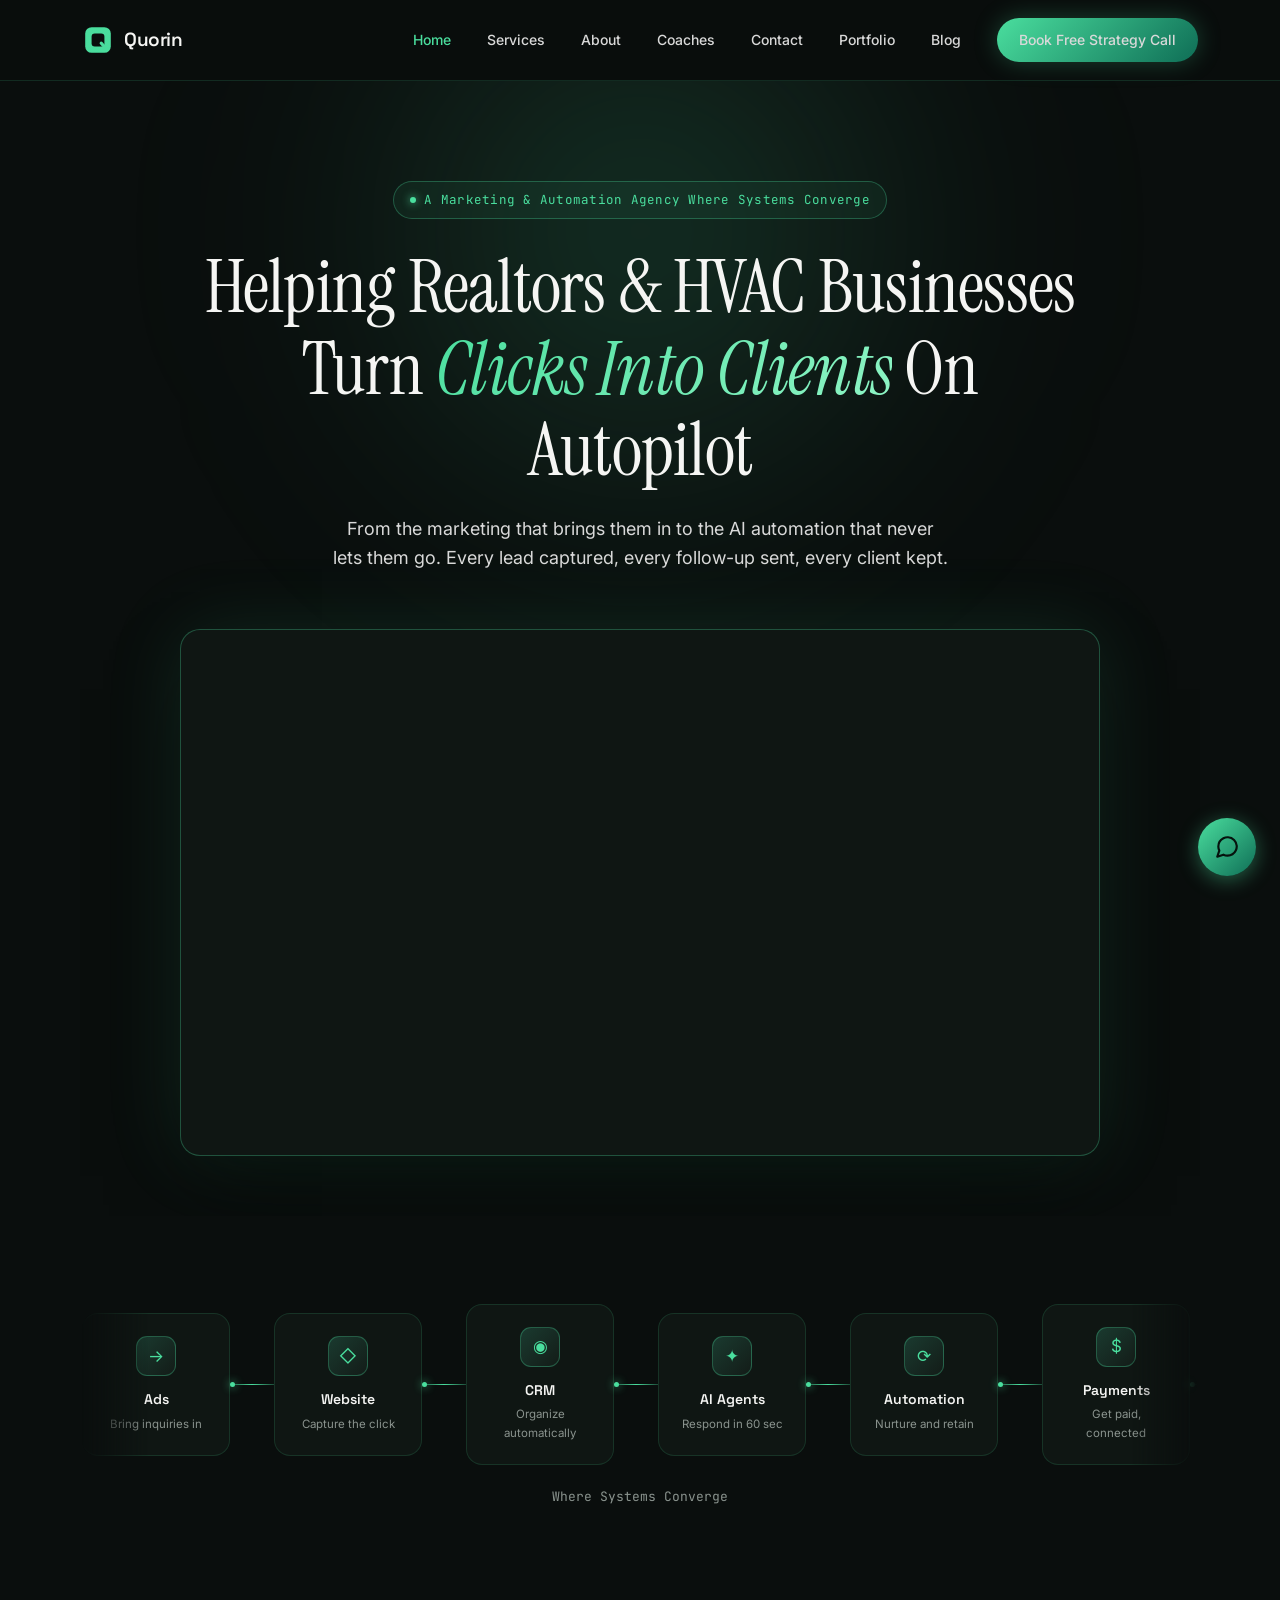
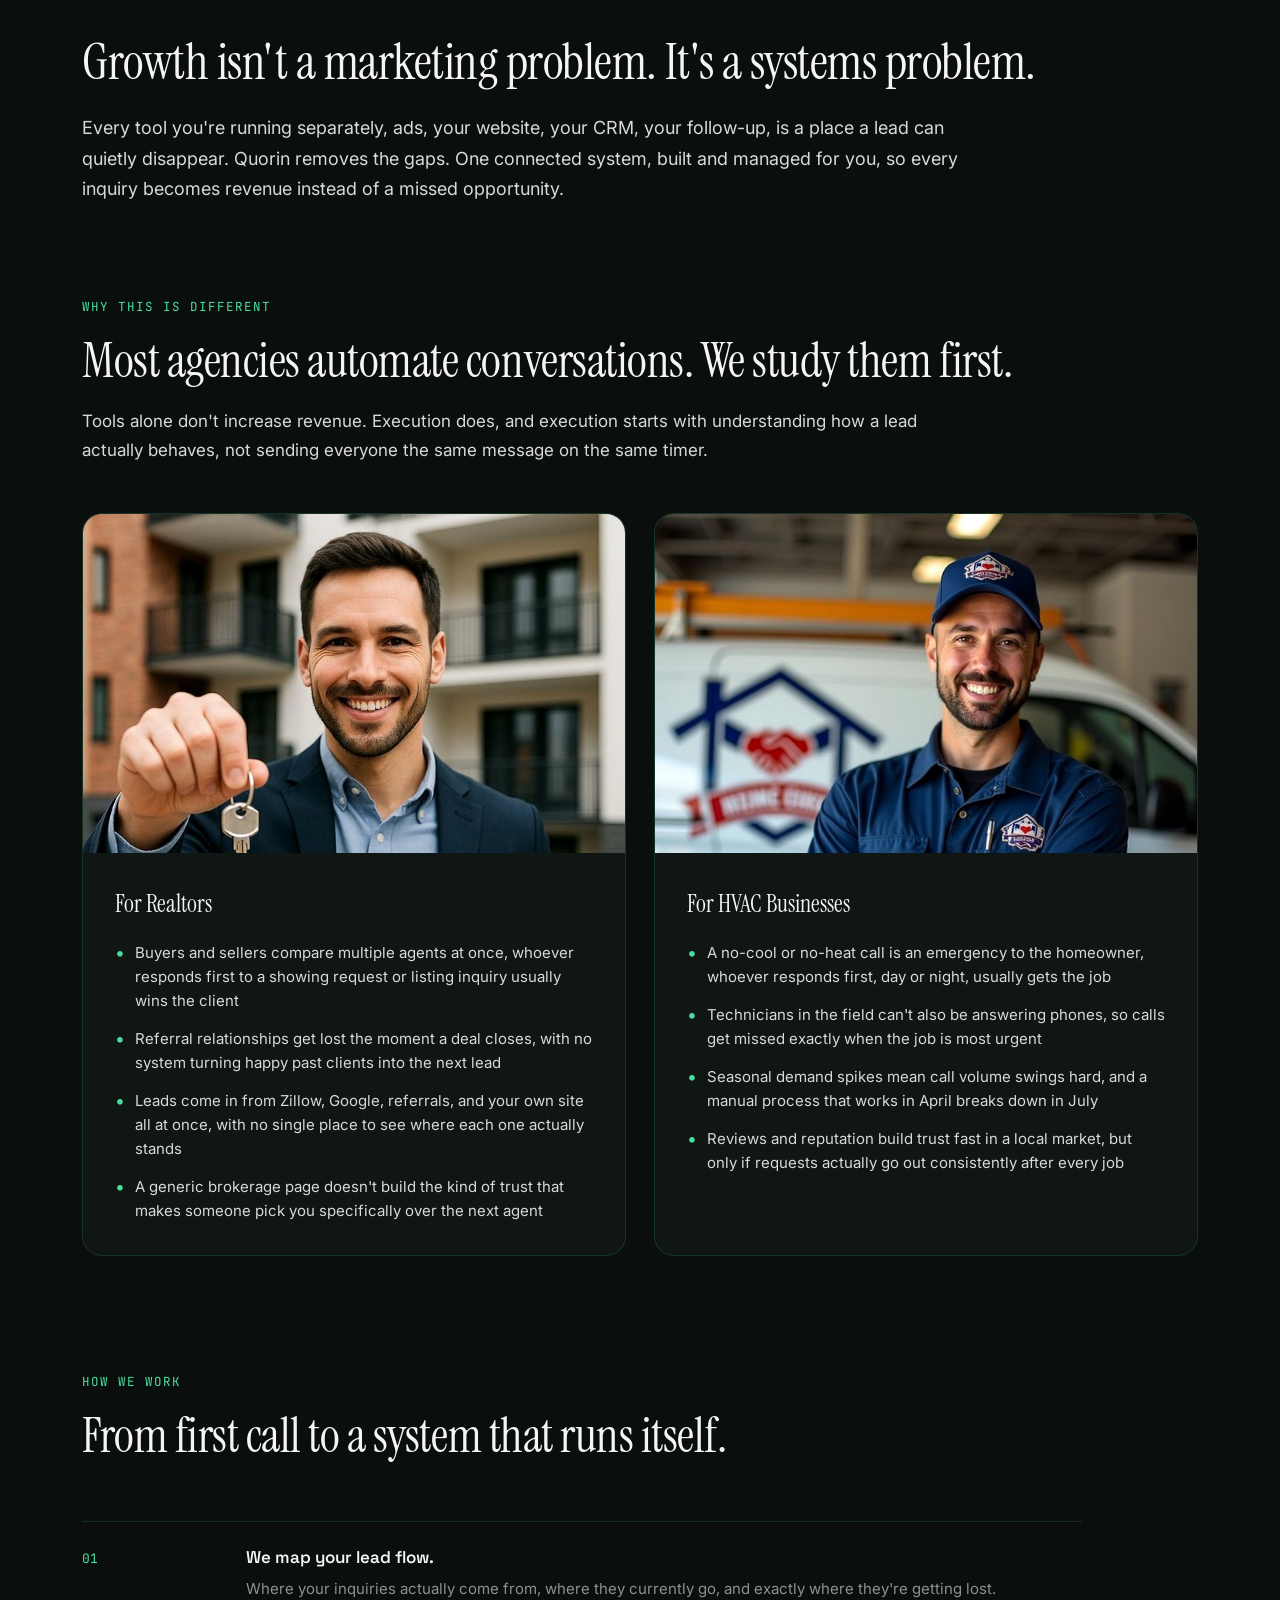
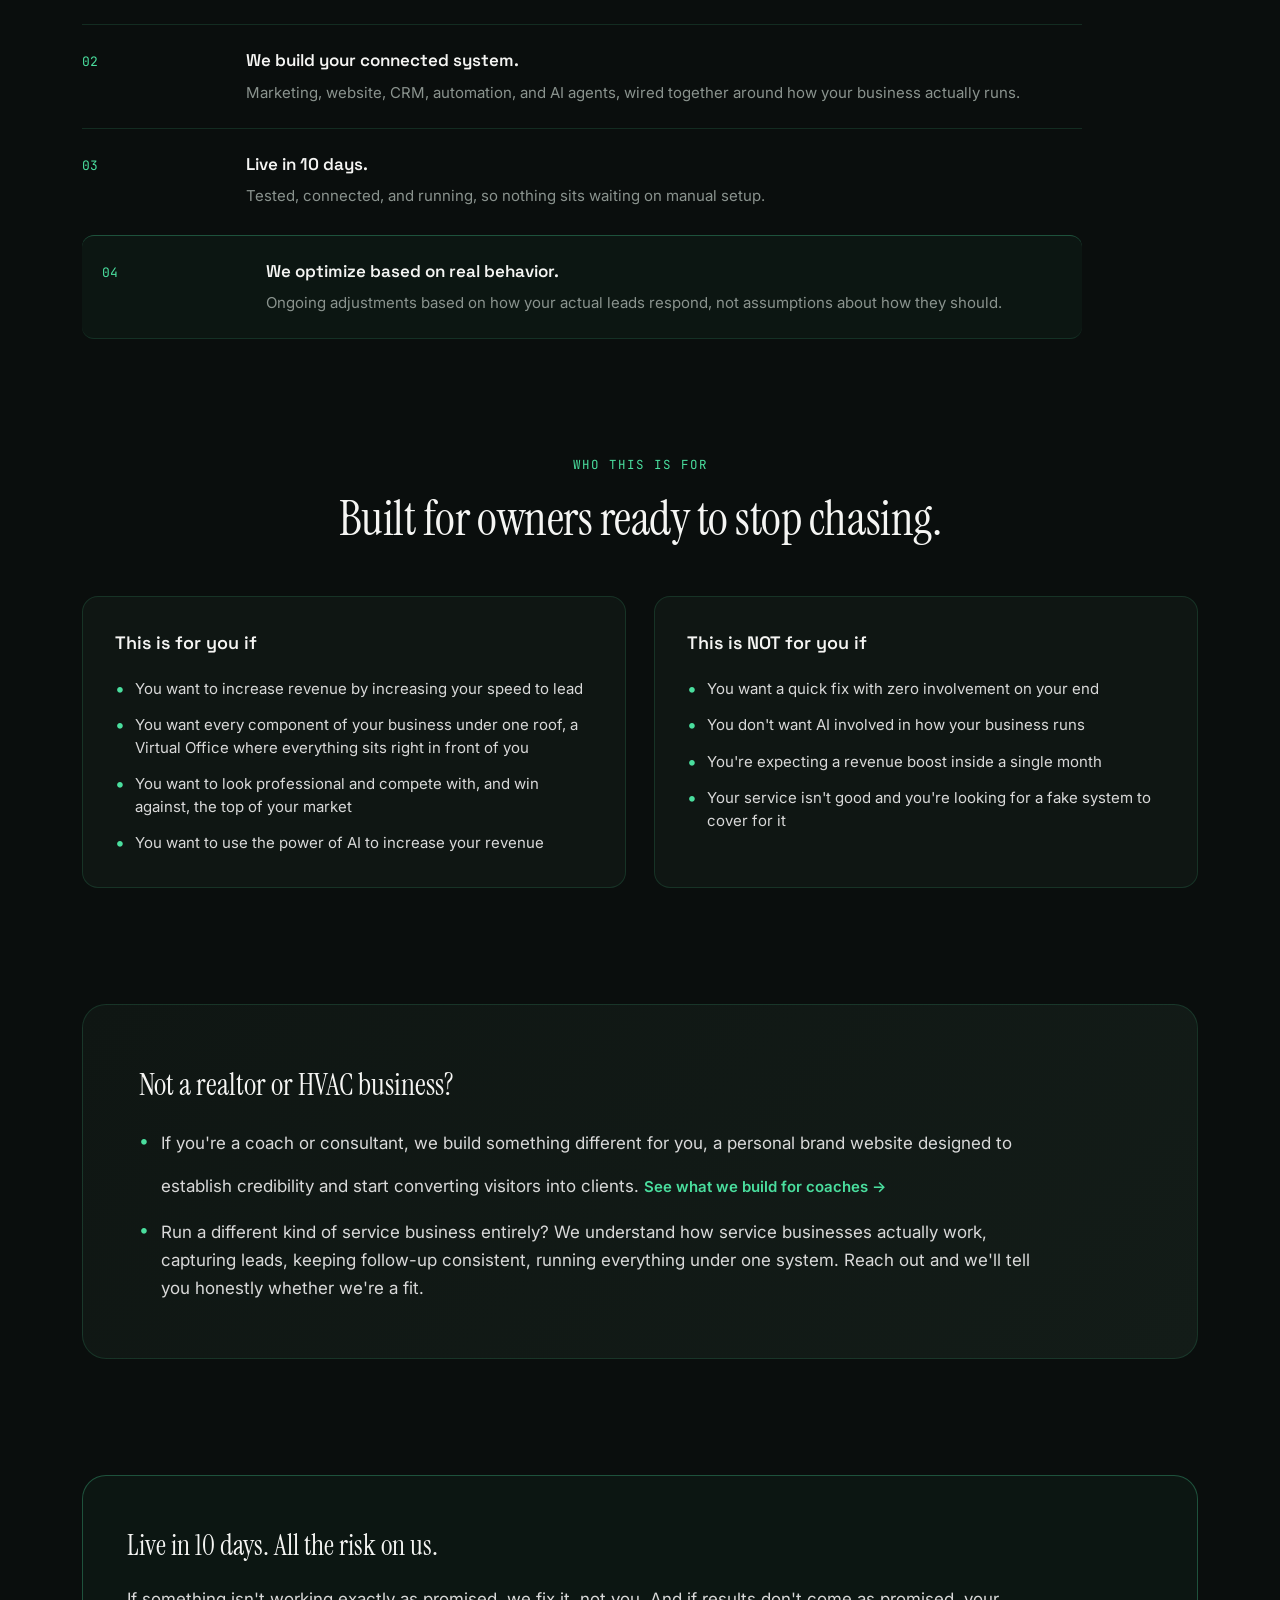
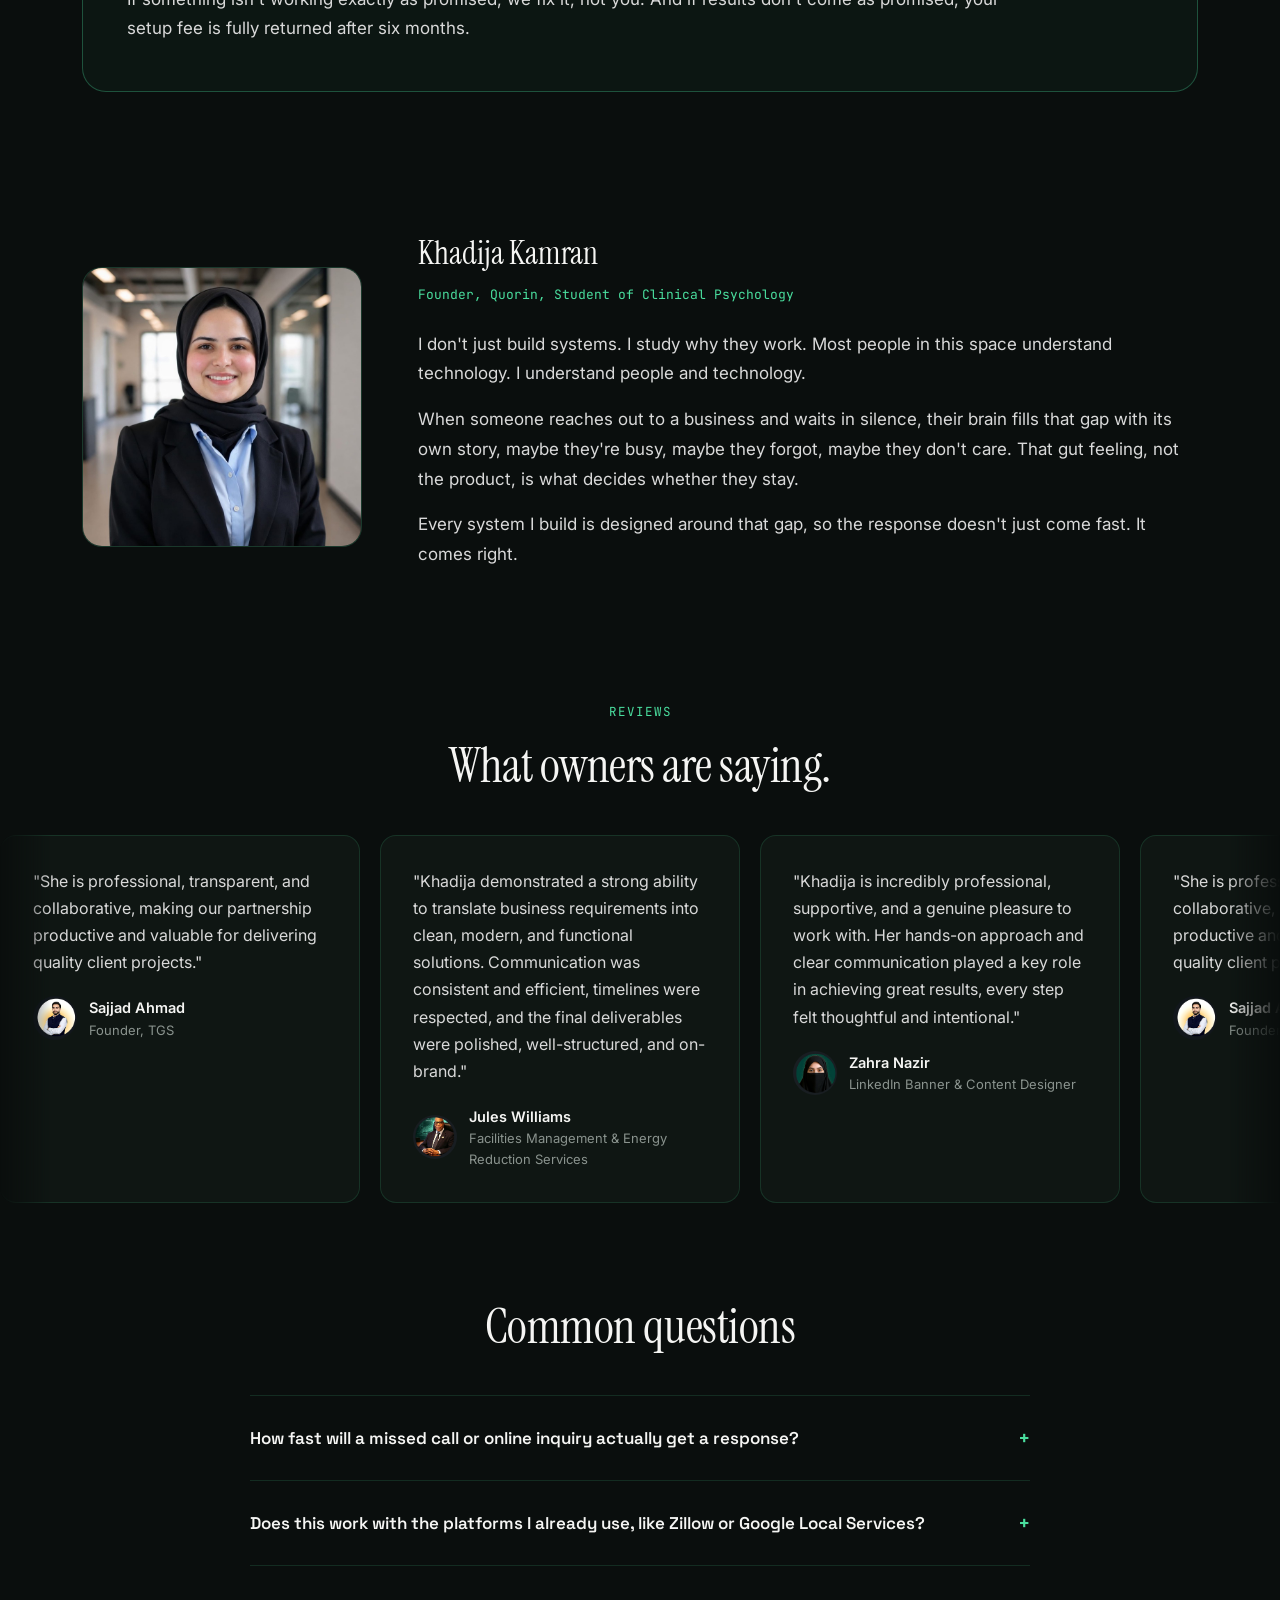
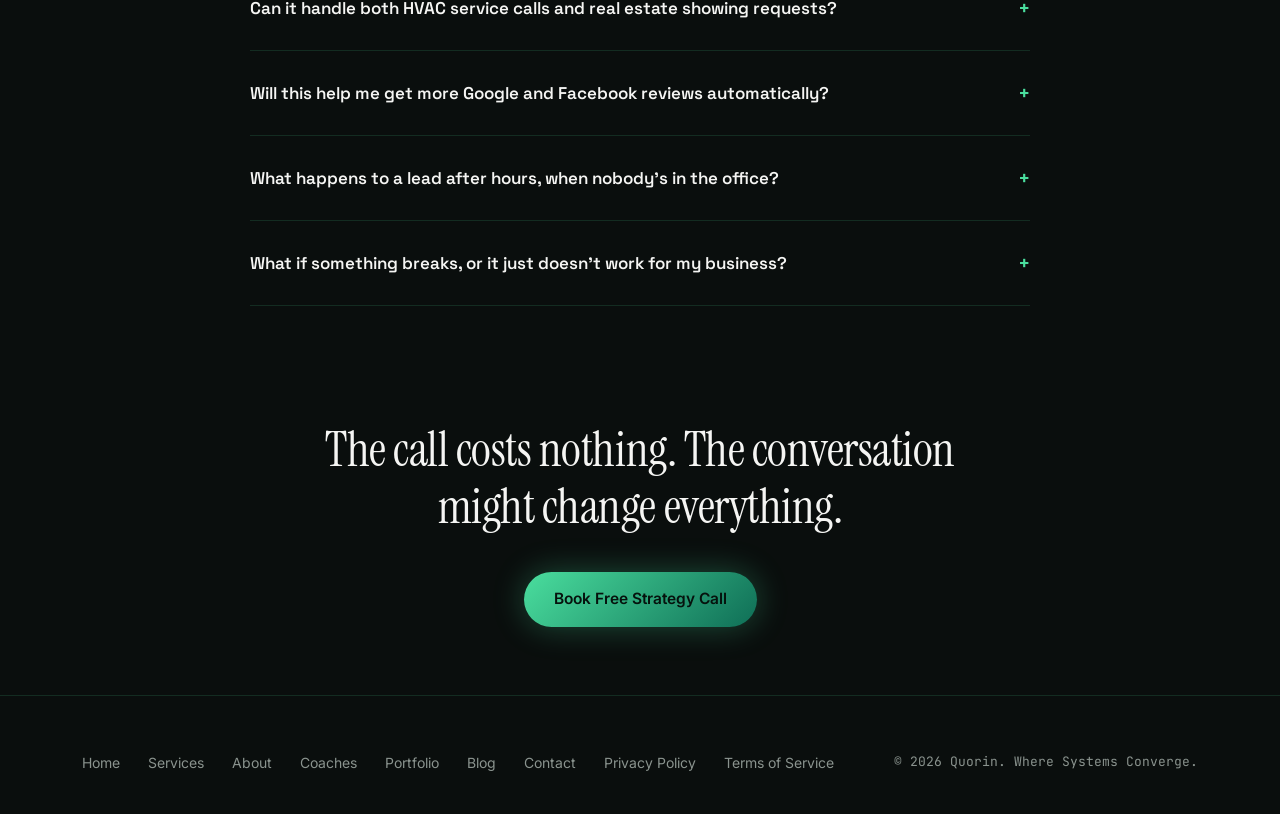
==== commit 3656e9b9: "Add files via upload" ====
--- a/index.html
+++ b/index.html
@@ -1,6 +1,14 @@
 <!DOCTYPE html>
 <html lang="en">
 <head>
+<script async src="https://www.googletagmanager.com/gtag/js?id=G-BQW8KKQ15T"></script>
+<script>
+  window.dataLayer = window.dataLayer || [];
+  function gtag(){dataLayer.push(arguments);}
+  gtag('js', new Date());
+  gtag('config', 'G-BQW8KKQ15T');
+</script>
+
 <meta charset="UTF-8">
 <meta name="viewport" content="width=device-width, initial-scale=1.0">
 <title>Quorin | Virtual Office for Realtors & HVAC Businesses</title>
@@ -12,29 +20,29 @@
 <meta property="og:type" content="website">
 <meta property="og:title" content="Quorin | Where Systems Converge">
 <meta property="og:description" content="Quorin builds a Complete Virtual Office for Realtors and HVAC businesses, ads, website, CRM, AI agents, and automation, all in one connected system.">
-<meta property="og:image" content="https://quorin.com/og-image.png">
-<meta property="og:url" content="https://quorin.com/index.html">
+<meta property="og:image" content="https://quorin.co/og-image.png">
+<meta property="og:url" content="https://quorin.co/index.html">
 <meta property="og:site_name" content="Quorin">
 <meta name="twitter:card" content="summary_large_image">
 <meta name="twitter:title" content="Quorin | Where Systems Converge">
 <meta name="twitter:description" content="Quorin builds a Complete Virtual Office for Realtors and HVAC businesses, ads, website, CRM, AI agents, and automation, all in one connected system.">
-<meta name="twitter:image" content="https://quorin.com/og-image.png">
+<meta name="twitter:image" content="https://quorin.co/og-image.png">
 <link rel="stylesheet" href="style.css">
-<link rel="canonical" href="https://quorin.com/index.html">
+<link rel="canonical" href="https://quorin.co/index.html">
 <script type="application/ld+json">
 {
   "@context": "https://schema.org",
   "@type": "Organization",
   "name": "Quorin",
-  "url": "https://quorin.com",
-  "logo": "https://quorin.com/og-image.png",
+  "url": "https://quorin.co",
+  "logo": "https://quorin.co/og-image.png",
   "description": "Quorin builds a Complete Virtual Office, marketing, CRM, and AI automation, for realtors and HVAC businesses, and personal brand websites for coaches.",
   "founder": {
     "@type": "Person",
     "name": "Khadija Kamran"
   },
   "sameAs": [
-    "https://www.linkedin.com/in/khadija-kamran-bb9267379/",
+    "https://www.linkedin.com/company/quorin-agency/",
     "https://www.instagram.com/quorin.ai/"
   ],
   "contactPoint": {
@@ -115,9 +123,9 @@
       <a href="services.html">Services</a>
       <a href="about.html">About</a>
       <a href="coaches.html">Coaches</a>
+      <a href="contact.html">Contact</a>
       <a href="portfolio.html">Portfolio</a>
       <a href="blog.html">Blog</a>
-      <a href="contact.html">Contact</a>
       <a href="https://calendly.com/khadijakamran2007/discovery-call-with-khadija" class="nav-cta">Book Free Strategy Call</a>
     </div>
     <button class="nav-toggle" aria-label="Menu">☰</button>
@@ -132,18 +140,8 @@
     <p class="hero-sub">From the marketing that brings them in to the AI automation that never lets them go. Every lead captured, every follow-up sent, every client kept.</p>
 
     <div class="video-frame">
-      <div class="video-placeholder">
-        <div class="play-icon"></div>
-        <span>Founder video, 3 to 4 minutes</span>
-      </div>
-    </div>
-  </div>
-</section>
-
-<section class="bridge">
-  <div class="wrap">
-    <h2 class="reveal">Growth isn't a marketing problem. It's a systems problem.</h2>
-    <p class="reveal">Every tool you're running separately, ads, your website, your CRM, your follow-up, is a place a lead can quietly disappear. Quorin removes the gaps. One connected system, built and managed for you, so every inquiry becomes revenue instead of a missed opportunity.</p>
+      <iframe width="100%" style="aspect-ratio:16/9;border-radius:13px;display:block;border:none" src="https://www.youtube.com/embed/V1S48NSmLxo" title="Quorin founder video" frameborder="0" allow="accelerometer; autoplay; clipboard-write; encrypted-media; gyroscope; picture-in-picture; web-share" allowfullscreen></iframe>
+    </div>
   </div>
 </section>
 
@@ -182,11 +180,18 @@
   </div>
 </section>
 
+<section class="bridge">
+  <div class="wrap">
+    <h2 class="reveal">Growth isn't a marketing problem. It's a systems problem.</h2>
+    <p class="reveal">Every tool you're running separately, ads, your website, your CRM, your follow-up, is a place a lead can quietly disappear. Quorin removes the gaps. One connected system, built and managed for you, so every inquiry becomes revenue instead of a missed opportunity.</p>
+  </div>
+</section>
+
 <section>
   <div class="wrap">
-    <div class="eyebrow reveal center">Why this is different</div>
-    <h2 class="section-title reveal center">Most agencies automate conversations. We study them first.</h2>
-    <p class="section-desc reveal center" style="margin-left:auto;margin-right:auto">Tools alone don't increase revenue. Execution does, and execution starts with understanding how a lead actually behaves, not sending everyone the same message on the same timer.</p>
+    <div class="eyebrow reveal">Why this is different</div>
+    <h2 class="section-title reveal" style="max-width:1000px">Most agencies automate conversations. We study them first.</h2>
+    <p class="section-desc reveal" style="max-width:880px;margin-left:0">Tools alone don't increase revenue. Execution does, and execution starts with understanding how a lead actually behaves, not sending everyone the same message on the same timer.</p>
 
     <div class="industry-grid">
       <div class="industry-card reveal">
@@ -309,7 +314,6 @@
           <div><div class="author-name">Sajjad Ahmad</div><div class="author-role">Founder, TGS</div></div>
         </div>
       </div>
-      <!-- Third review slot, reserved for the one still coming -->
       <div class="testimonial-card">
         <p>"Khadija demonstrated a strong ability to translate business requirements into clean, modern, and functional solutions. Communication was consistent and efficient, timelines were respected, and the final deliverables were polished, well-structured, and on-brand."</p>
         <div class="testimonial-author">
@@ -318,6 +322,13 @@
         </div>
       </div>
       <div class="testimonial-card">
+        <p>"Khadija is incredibly professional, supportive, and a genuine pleasure to work with. Her hands-on approach and clear communication played a key role in achieving great results, every step felt thoughtful and intentional."</p>
+        <div class="testimonial-author">
+          <div class="author-avatar"><img src="reviewer-zahra.png" alt="Zahra Nazir"></div>
+          <div><div class="author-name">Zahra Nazir</div><div class="author-role">LinkedIn Banner &amp; Content Designer</div></div>
+        </div>
+      </div>
+      <div class="testimonial-card">
         <p>"She is professional, transparent, and collaborative, making our partnership productive and valuable for delivering quality client projects."</p>
         <div class="testimonial-author">
           <div class="author-avatar"><img src="reviewer-sajjad.png" alt="Sajjad Ahmad"></div>
@@ -329,6 +340,13 @@
         <div class="testimonial-author">
           <div class="author-avatar"><img src="reviewer-jules.png" alt="Jules Williams"></div>
           <div><div class="author-name">Jules Williams</div><div class="author-role">Facilities Management &amp; Energy Reduction Services</div></div>
+        </div>
+      </div>
+      <div class="testimonial-card">
+        <p>"Khadija is incredibly professional, supportive, and a genuine pleasure to work with. Her hands-on approach and clear communication played a key role in achieving great results, every step felt thoughtful and intentional."</p>
+        <div class="testimonial-author">
+          <div class="author-avatar"><img src="reviewer-zahra.png" alt="Zahra Nazir"></div>
+          <div><div class="author-name">Zahra Nazir</div><div class="author-role">LinkedIn Banner &amp; Content Designer</div></div>
         </div>
       </div>
     </div>
@@ -376,9 +394,22 @@
   </div>
 </section>
 
-<a href="https://wa.me/923346085912?text=Hi%20Khadija%2C%20I%27d%20like%20to%20know%20more%20about%20Quorin" class="whatsapp-widget" target="_blank" aria-label="Chat on WhatsApp">
-  <svg viewBox="0 0 24 24" fill="white"><path d="M12.04 2C6.58 2 2.13 6.45 2.13 11.91c0 1.75.46 3.48 1.32 5L2 22l5.25-1.38c1.46.8 3.1 1.22 4.79 1.22h.01c5.46 0 9.91-4.45 9.91-9.91C21.96 6.45 17.51 2 12.04 2zm5.79 14.15c-.24.68-1.4 1.31-1.94 1.39-.5.08-1.13.11-1.83-.11-.42-.13-.96-.31-1.65-.61-2.9-1.25-4.79-4.17-4.94-4.36-.14-.19-1.19-1.58-1.19-3.01 0-1.43.75-2.13 1.02-2.42.27-.29.58-.36.78-.36.19 0 .39 0 .56.01.18.01.42-.07.65.5.24.58.82 2.01.89 2.16.07.15.12.32.02.51-.09.19-.14.31-.28.48-.14.17-.29.37-.42.5-.14.14-.29.29-.12.57.17.28.75 1.23 1.6 1.99 1.1.98 2.03 1.29 2.32 1.43.29.14.46.12.63-.07.17-.19.71-.83.9-1.11.19-.29.38-.24.63-.14.26.1 1.63.77 1.91.91.28.14.46.21.53.33.07.12.07.68-.17 1.36z"/></svg>
-</a>
+<div class="contact-widget">
+  <div class="contact-options">
+    <a href="https://wa.me/923346085912?text=Hi%20Khadija%2C%20I%27d%20like%20to%20know%20more%20about%20Quorin" class="contact-option contact-option-whatsapp" target="_blank">
+      <span class="contact-option-icon"><svg viewBox="0 0 24 24" fill="white"><path d="M12.04 2C6.58 2 2.13 6.45 2.13 11.91c0 1.75.46 3.48 1.32 5L2 22l5.25-1.38c1.46.8 3.1 1.22 4.79 1.22h.01c5.46 0 9.91-4.45 9.91-9.91C21.96 6.45 17.51 2 12.04 2zm5.79 14.15c-.24.68-1.4 1.31-1.94 1.39-.5.08-1.13.11-1.83-.11-.42-.13-.96-.31-1.65-.61-2.9-1.25-4.79-4.17-4.94-4.36-.14-.19-1.19-1.58-1.19-3.01 0-1.43.75-2.13 1.02-2.42.27-.29.58-.36.78-.36.19 0 .39 0 .56.01.18.01.42-.07.65.5.24.58.82 2.01.89 2.16.07.15.12.32.02.51-.09.19-.14.31-.28.48-.14.17-.29.37-.42.5-.14.14-.29.29-.12.57.17.28.75 1.23 1.6 1.99 1.1.98 2.03 1.29 2.32 1.43.29.14.46.12.63-.07.17-.19.71-.83.9-1.11.19-.29.38-.24.63-.14.26.1 1.63.77 1.91.91.28.14.46.21.53.33.07.12.07.68-.17 1.36z"/></svg></span>
+      <span>WhatsApp</span>
+    </a>
+    <a href="mailto:khadija.kamran@quorin.co" class="contact-option contact-option-email">
+      <span class="contact-option-icon"><svg viewBox="0 0 24 24" fill="none" stroke="#06120d" stroke-width="2" stroke-linecap="round" stroke-linejoin="round"><path d="M4 4h16v16H4V4z"/><path d="M22 6l-10 7L2 6"/></svg></span>
+      <span>Email</span>
+    </a>
+  </div>
+  <button class="contact-fab" aria-label="Contact us">
+    <svg class="icon-chat" viewBox="0 0 24 24" fill="none" stroke="#06120d" stroke-width="2" stroke-linecap="round" stroke-linejoin="round"><path d="M21 11.5a8.38 8.38 0 0 1-.9 3.8 8.5 8.5 0 0 1-7.6 4.7 8.38 8.38 0 0 1-3.8-.9L3 21l1.9-5.7a8.38 8.38 0 0 1-.9-3.8 8.5 8.5 0 0 1 4.7-7.6 8.38 8.38 0 0 1 3.8-.9h.5a8.48 8.48 0 0 1 8 8v.5z"/></svg>
+    <svg class="icon-close" viewBox="0 0 24 24" fill="none" stroke="#06120d" stroke-width="2" stroke-linecap="round" stroke-linejoin="round"><line x1="18" y1="6" x2="6" y2="18"/><line x1="6" y1="6" x2="18" y2="18"/></svg>
+  </button>
+</div>
 
 <footer>
   <div class="wrap footer-inner">
--- a/style.css
+++ b/style.css
@@ -20,7 +20,7 @@
 
 * { margin: 0; padding: 0; box-sizing: border-box; }
 
-html { scroll-behavior: smooth; }
+html { scroll-behavior: smooth; overflow-x: hidden; }
 
 body {
   background: var(--bg);
@@ -91,9 +91,9 @@
 .nav-toggle { display: none; background: none; border: none; color: var(--text); font-size: 24px; cursor: pointer; }
 
 @media (max-width: 880px) {
-  .nav-links { position: fixed; top: 68px; left: 0; right: 0; bottom: 0; background: var(--bg); flex-direction: column; justify-content: flex-start; padding: 40px 32px; gap: 28px; transform: translateX(100%); transition: transform 0.3s ease; }
+  .nav-links { position: fixed; top: 68px; left: 0; right: 0; bottom: 0; z-index: 150; background: linear-gradient(180deg, #0d1512, #0a0e0d 40%); flex-direction: column; justify-content: flex-start; padding: 40px 32px; gap: 28px; transform: translateX(100%); transition: transform 0.3s ease; }
   .nav-links.open { transform: translateX(0); }
-  .nav-toggle { display: block; }
+  .nav-toggle { display: block; z-index: 160; position: relative; }
 }
 
 /* Badge */
@@ -194,11 +194,11 @@
 
 /* Big idea bridge section */
 .bridge { text-align: left; padding: 56px 0 24px; }
-.bridge h2 { font-family: var(--font-voice); font-size: clamp(32px, 4.4vw, 50px); font-weight: 400; letter-spacing: -0.01em; max-width: 780px; margin: 0 0 20px; line-height: 1.22; }
-.bridge p { font-size: 18px; color: var(--text-secondary); max-width: 640px; margin: 0; line-height: 1.7; }
+.bridge h2 { font-family: var(--font-voice); font-size: clamp(32px, 4.4vw, 50px); font-weight: 400; letter-spacing: -0.01em; max-width: 1000px; margin: 0 0 20px; line-height: 1.22; }
+.bridge p { font-size: 18px; color: var(--text-secondary); max-width: 880px; margin: 0; line-height: 1.7; }
 
 /* Stage list (problem framework) */
-.stage-list { max-width: 780px; margin: 56px auto 0; display: flex; flex-direction: column; }
+.stage-list { max-width: 1000px; margin: 56px 0 0; display: flex; flex-direction: column; }
 .stage-item {
   display: grid;
   grid-template-columns: 140px 1fr;
@@ -357,8 +357,8 @@
   gap: 40px;
   flex-wrap: wrap;
 }
-.coach-band h3 { font-family: var(--font-voice); font-size: 30px; font-weight: 400; margin-bottom: 20px; max-width: 620px; }
-.coach-band-list { list-style: none; display: flex; flex-direction: column; gap: 18px; max-width: 620px; }
+.coach-band h3 { font-family: var(--font-voice); font-size: 30px; font-weight: 400; margin-bottom: 20px; max-width: 900px; }
+.coach-band-list { list-style: none; display: flex; flex-direction: column; gap: 18px; max-width: 900px; }
 .coach-band-list li { color: var(--text-secondary); line-height: 1.65; padding-left: 22px; position: relative; }
 .coach-band-list li::before { content: '•'; position: absolute; left: 0; color: var(--emerald); font-size: 18px; line-height: 1.3; }
 .coach-band p { color: var(--text-secondary); max-width: 460px; line-height: 1.6; }
@@ -373,7 +373,7 @@
   padding: 48px 44px;
 }
 .guarantee-band h3 { font-family: var(--font-voice); font-size: 28px; font-weight: 400; margin-bottom: 16px; }
-.guarantee-band p { color: var(--text-secondary); max-width: 620px; margin: 0; line-height: 1.7; }
+.guarantee-band p { color: var(--text-secondary); max-width: 900px; margin: 0; line-height: 1.7; }
 
 /* FAQ */
 .faq-item { border-top: 1px solid var(--border); padding: 26px 0; max-width: 780px; margin: 0 auto; }
@@ -485,33 +485,88 @@
   .coach-band { text-align: center; justify-content: center; }
 }
 
-/* WhatsApp floating widget */
-.whatsapp-widget {
+/* Expandable contact widget */
+.contact-widget {
   position: fixed;
   bottom: 24px;
   right: 24px;
   z-index: 200;
+  display: flex;
+  flex-direction: column;
+  align-items: flex-end;
+  gap: 14px;
+}
+.contact-fab {
   width: 58px;
   height: 58px;
   border-radius: 50%;
-  background: #25D366;
+  background: linear-gradient(135deg, var(--emerald), var(--emerald-deep));
   display: flex;
   align-items: center;
   justify-content: center;
-  box-shadow: 0 4px 20px rgba(37, 211, 102, 0.4), 0 0 0 0 rgba(37, 211, 102, 0.4);
-  animation: whatsapp-pulse 2.5s infinite;
+  box-shadow: 0 4px 20px rgba(74,222,158,0.4), 0 0 0 0 rgba(74,222,158,0.4);
+  animation: contact-pulse 2.5s infinite;
   transition: transform 0.2s;
-}
-.whatsapp-widget:hover { transform: scale(1.08); }
-.whatsapp-widget svg { width: 30px; height: 30px; }
-@keyframes whatsapp-pulse {
-  0% { box-shadow: 0 4px 20px rgba(37, 211, 102, 0.4), 0 0 0 0 rgba(37, 211, 102, 0.4); }
-  70% { box-shadow: 0 4px 20px rgba(37, 211, 102, 0.4), 0 0 0 14px rgba(37, 211, 102, 0); }
-  100% { box-shadow: 0 4px 20px rgba(37, 211, 102, 0.4), 0 0 0 0 rgba(37, 211, 102, 0); }
-}
+  border: none;
+  cursor: pointer;
+}
+.contact-fab:hover { transform: scale(1.08); }
+.contact-fab svg { width: 26px; height: 26px; }
+.contact-fab .icon-close { display: none; }
+.contact-widget.open .contact-fab { animation: none; }
+.contact-widget.open .contact-fab .icon-chat { display: none; }
+.contact-widget.open .contact-fab .icon-close { display: block; }
+@keyframes contact-pulse {
+  0% { box-shadow: 0 4px 20px rgba(74,222,158,0.4), 0 0 0 0 rgba(74,222,158,0.4); }
+  70% { box-shadow: 0 4px 20px rgba(74,222,158,0.4), 0 0 0 14px rgba(74,222,158,0); }
+  100% { box-shadow: 0 4px 20px rgba(74,222,158,0.4), 0 0 0 0 rgba(74,222,158,0); }
+}
+
+.contact-options {
+  display: flex;
+  flex-direction: column;
+  align-items: flex-end;
+  gap: 12px;
+  opacity: 0;
+  transform: translateY(12px);
+  pointer-events: none;
+  transition: opacity 0.25s ease, transform 0.25s ease;
+}
+.contact-widget.open .contact-options {
+  opacity: 1;
+  transform: translateY(0);
+  pointer-events: auto;
+}
+.contact-option {
+  display: flex;
+  align-items: center;
+  gap: 10px;
+  background: var(--surface);
+  border: 1px solid var(--border-strong);
+  border-radius: 100px;
+  padding: 10px 18px 10px 10px;
+  box-shadow: 0 4px 16px rgba(0,0,0,0.3);
+  transition: transform 0.2s, border-color 0.2s;
+}
+.contact-option:hover { transform: translateX(-4px); border-color: var(--emerald); }
+.contact-option-icon {
+  width: 36px;
+  height: 36px;
+  border-radius: 50%;
+  display: flex;
+  align-items: center;
+  justify-content: center;
+  flex-shrink: 0;
+}
+.contact-option-icon svg { width: 18px; height: 18px; }
+.contact-option-whatsapp .contact-option-icon { background: #25D366; }
+.contact-option-email .contact-option-icon { background: var(--emerald); }
+.contact-option span { font-family: var(--font-display); font-size: 14px; font-weight: 500; color: var(--text); white-space: nowrap; }
+
 @media (max-width: 780px) {
-  .whatsapp-widget { bottom: 18px; right: 18px; width: 52px; height: 52px; }
-  .whatsapp-widget svg { width: 26px; height: 26px; }
+  .contact-widget { bottom: 18px; right: 18px; }
+  .contact-fab { width: 52px; height: 52px; }
+  .contact-fab svg { width: 22px; height: 22px; }
 }
 
 /* Blog listing */
@@ -581,3 +636,117 @@
   .case-before-after { grid-template-columns: 1fr; }
   .case-meta-table { grid-template-columns: auto 1fr; }
 }
+
+/* Final CTA heading — dancing text effect */
+.final-cta .section-title { overflow: visible; }
+.final-cta .word-dance {
+  display: inline-block;
+  animation: wordDance 2.8s ease-in-out infinite;
+  animation-play-state: paused;
+}
+.final-cta .section-title.dance-active .word-dance {
+  animation-play-state: running;
+}
+@keyframes wordDance {
+  0%, 100% { transform: translateY(0) rotate(0deg); }
+  25% { transform: translateY(-8px) rotate(-1.5deg); }
+  50% { transform: translateY(0) rotate(0deg); }
+  75% { transform: translateY(6px) rotate(1.5deg); }
+}
+@media (prefers-reduced-motion: reduce) {
+  .final-cta .word-dance { animation: none; }
+}
+
+/* Services page — wide content marquee (Seven Parts) */
+.service-marquee-outer {
+  overflow: hidden;
+  width: 100%;
+  -webkit-mask-image: linear-gradient(90deg, transparent, black 4%, black 96%, transparent);
+  mask-image: linear-gradient(90deg, transparent, black 4%, black 96%, transparent);
+}
+.service-marquee-track {
+  display: flex;
+  gap: 20px;
+  width: max-content;
+  animation: marquee 42s linear infinite;
+}
+.service-marquee-outer:hover .service-marquee-track { animation-play-state: paused; }
+.service-marquee-reverse { animation-name: marqueeReverse; }
+@keyframes marqueeReverse { from { transform: translateX(-50%); } to { transform: translateX(0); } }
+
+.service-node-featured {
+  position: relative;
+  background: linear-gradient(135deg, rgba(74,222,158,0.08), var(--surface));
+  border: 1px solid transparent;
+  background-clip: padding-box;
+  border-radius: 20px;
+  padding: 40px;
+  max-width: 720px;
+  margin: 0 auto;
+  text-align: center;
+  box-shadow: 0 0 60px rgba(74,222,158,0.18), inset 0 0 40px rgba(74,222,158,0.04);
+  overflow: hidden;
+}
+.service-node-featured::before {
+  content: '';
+  position: absolute;
+  inset: 0;
+  border-radius: 20px;
+  padding: 1px;
+  background: linear-gradient(135deg, var(--emerald), transparent 40%, transparent 60%, var(--emerald));
+  -webkit-mask: linear-gradient(#fff 0 0) content-box, linear-gradient(#fff 0 0);
+  -webkit-mask-composite: xor;
+  mask-composite: exclude;
+  pointer-events: none;
+}
+.service-node-featured .service-node-num { display: inline-block; font-size: 13px; }
+.service-node-featured h3 { font-family: var(--font-voice); font-weight: 400; font-size: 26px; margin: 10px 0 14px; background: linear-gradient(135deg, var(--emerald), #8ff5c5); -webkit-background-clip: text; background-clip: text; color: transparent; }
+.service-node-featured p { color: var(--text-secondary); font-size: 16px; line-height: 1.7; max-width: 560px; margin: 0 auto; }
+.service-node {
+  position: relative;
+  background: linear-gradient(135deg, rgba(74,222,158,0.06), var(--surface));
+  border: 1px solid transparent;
+  background-clip: padding-box;
+  border-radius: 18px;
+  padding: 28px;
+  width: 300px;
+  flex-shrink: 0;
+  box-shadow: 0 0 30px rgba(74,222,158,0.1), inset 0 0 24px rgba(74,222,158,0.03);
+  overflow: hidden;
+}
+.service-node::before {
+  content: '';
+  position: absolute;
+  inset: 0;
+  border-radius: 18px;
+  padding: 1px;
+  background: linear-gradient(135deg, var(--emerald), transparent 45%, transparent 55%, var(--emerald));
+  -webkit-mask: linear-gradient(#fff 0 0) content-box, linear-gradient(#fff 0 0);
+  -webkit-mask-composite: xor;
+  mask-composite: exclude;
+  pointer-events: none;
+}
+.service-node-num { font-family: var(--font-mono); font-size: 12px; color: var(--emerald); display: block; margin-bottom: 12px; }
+.service-node h3 { font-family: var(--font-display); font-size: 19px; font-weight: 600; margin-bottom: 10px; background: linear-gradient(135deg, var(--emerald), #8ff5c5); -webkit-background-clip: text; background-clip: text; color: transparent; }
+.service-node p { color: var(--text-secondary); font-size: 14.5px; line-height: 1.6; }
+@media (max-width: 780px) {
+  .service-node { width: 260px; }
+}
+
+/* Soft, slow glow animation for all major headlines site-wide */
+h1.hero-headline, h2.section-title {
+  animation: headlineGlow 3.5s ease-in-out infinite;
+}
+@keyframes headlineGlow {
+  0%, 100% {
+    text-shadow: 0 0 0px rgba(74,222,158,0), 0 0 0px rgba(74,222,158,0);
+    filter: brightness(1);
+  }
+  50% {
+    text-shadow: 0 0 18px rgba(74,222,158,0.9), 0 0 40px rgba(74,222,158,0.5);
+    filter: brightness(1.15);
+  }
+}
+@media (prefers-reduced-motion: reduce) {
+  h1.hero-headline, h2.section-title { animation: none; }
+}
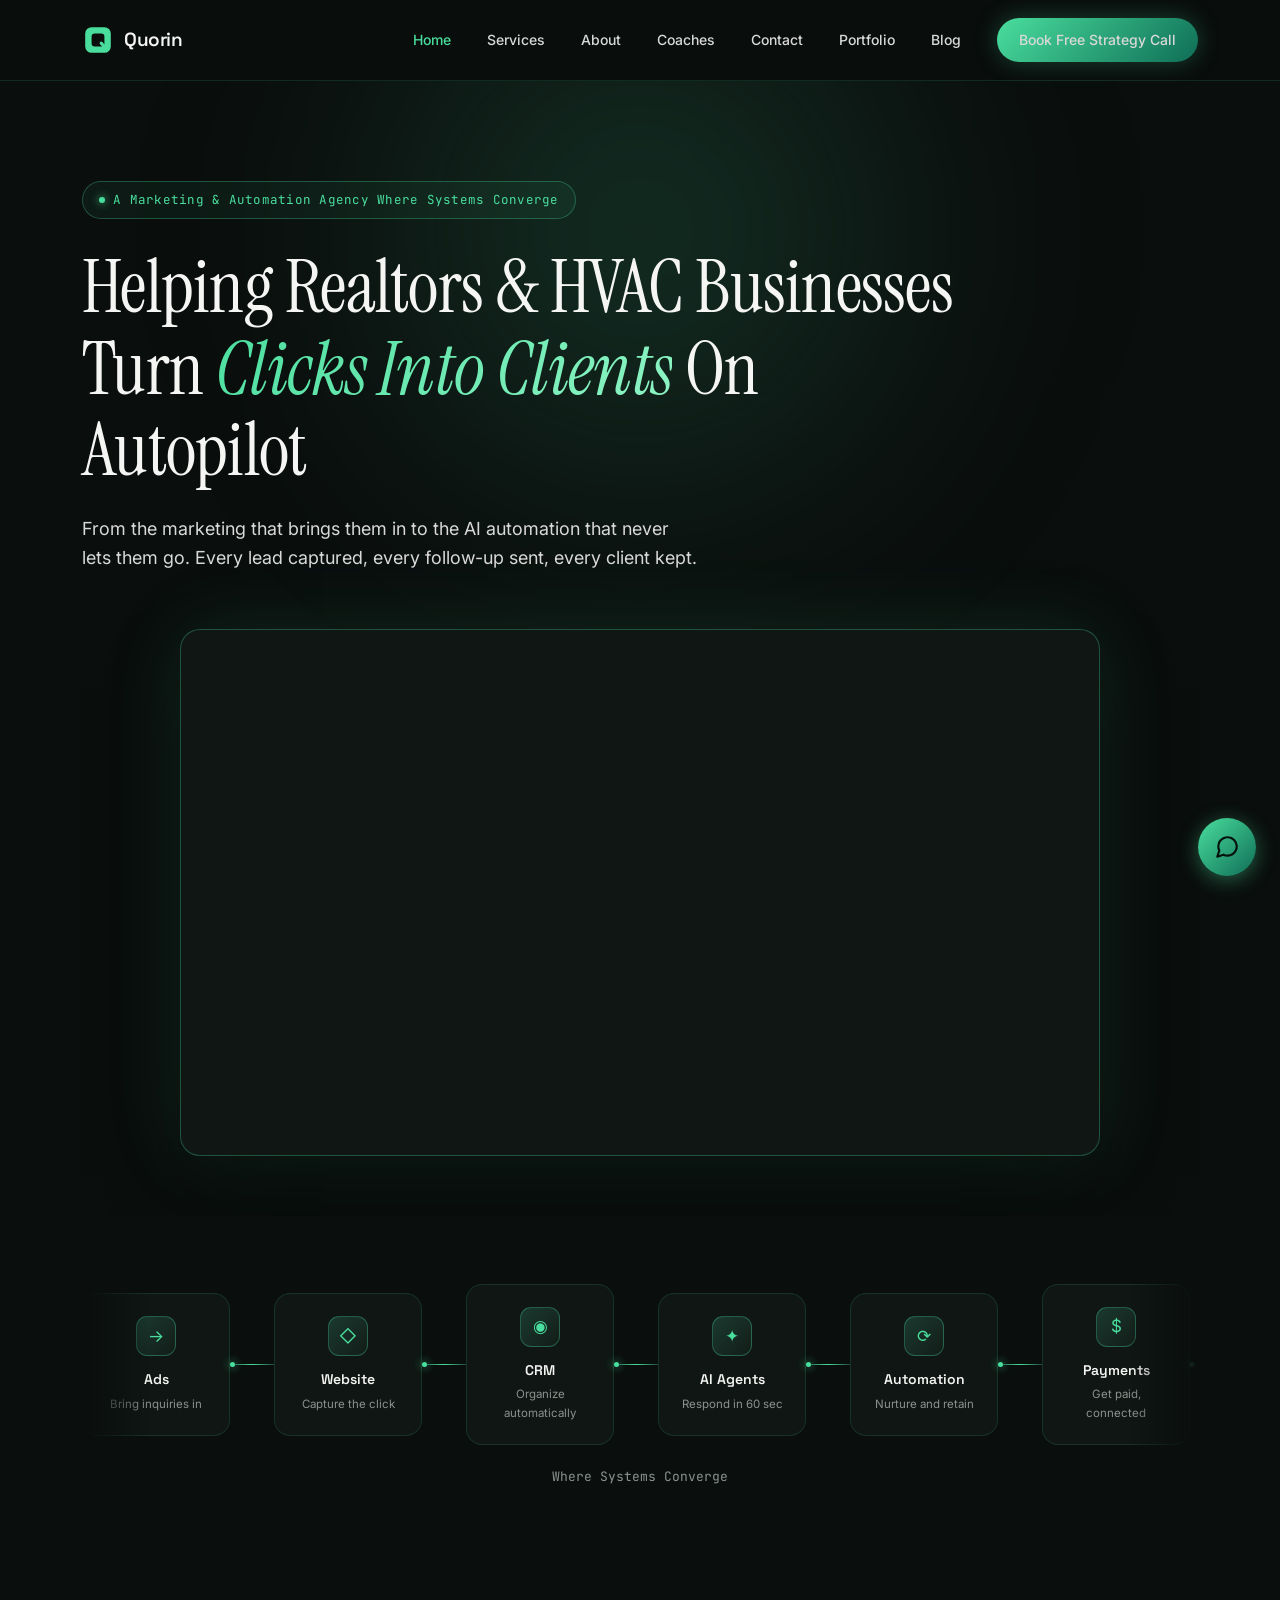
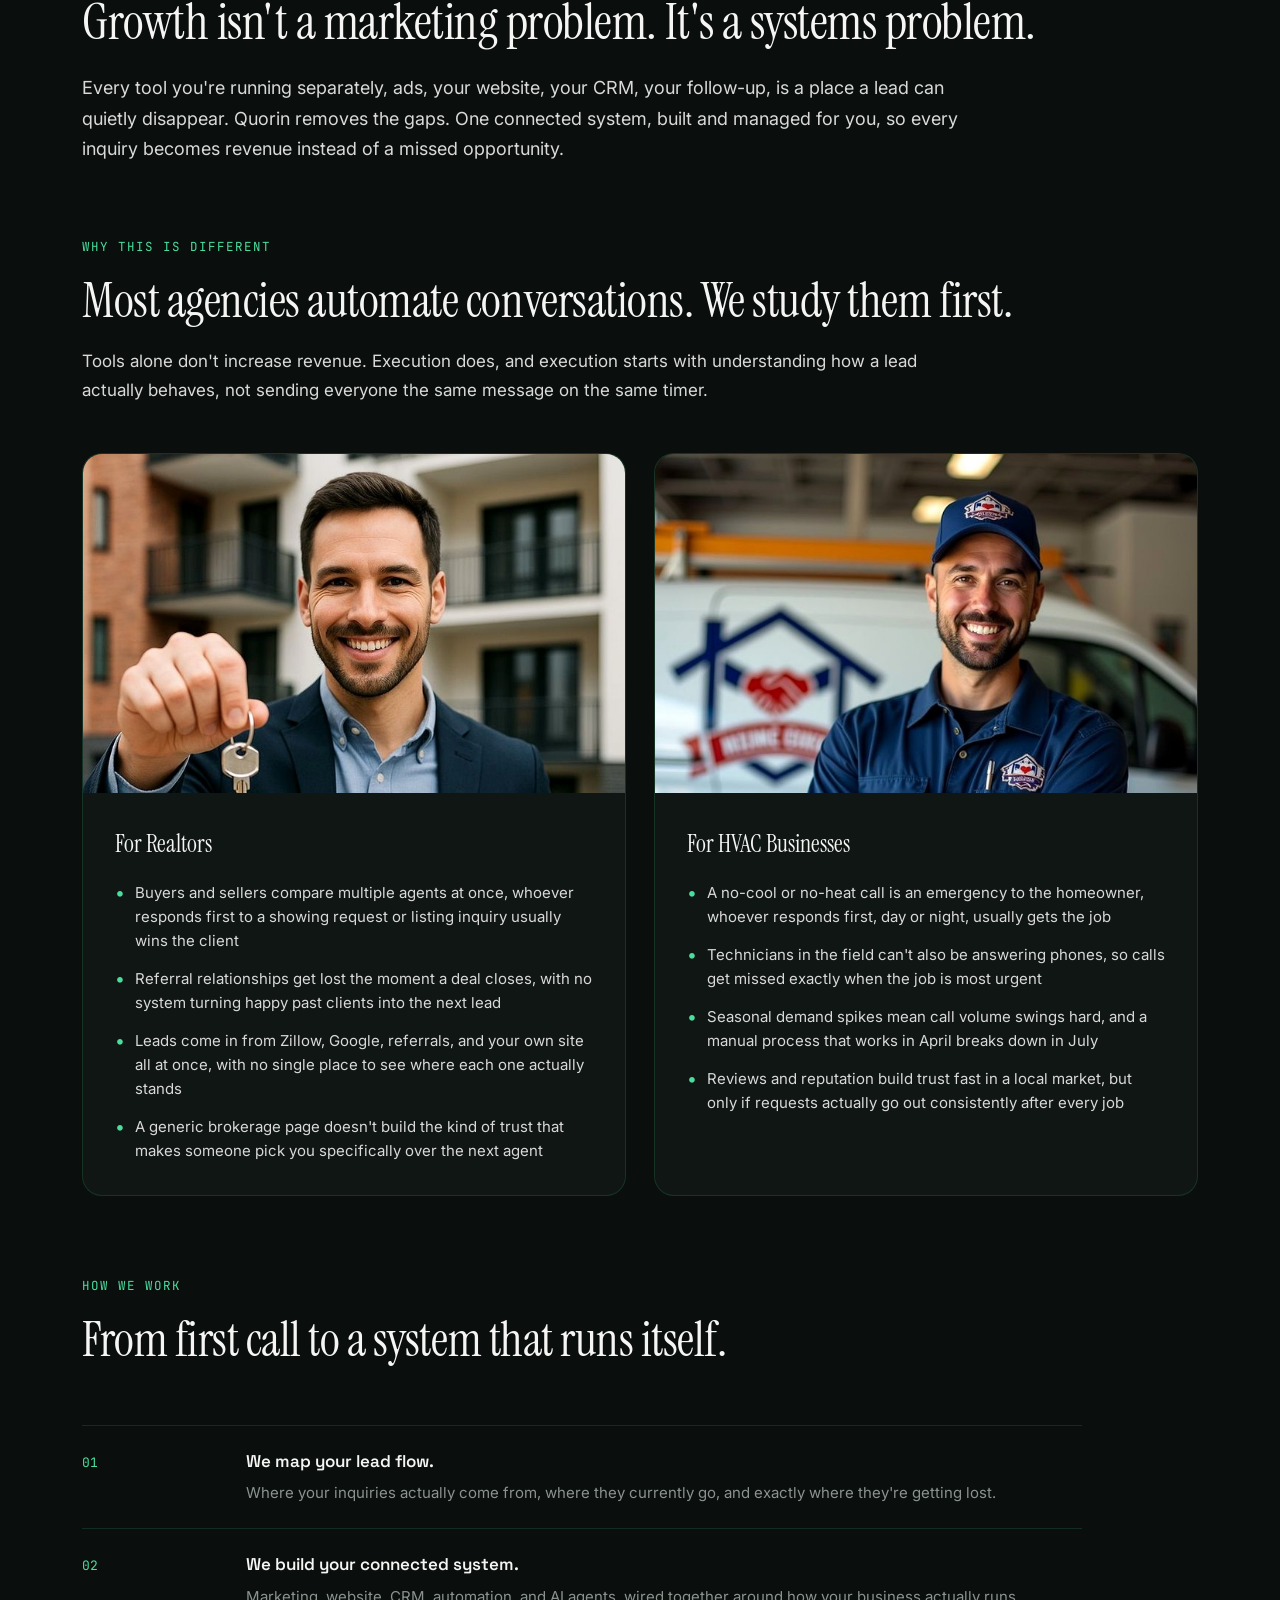
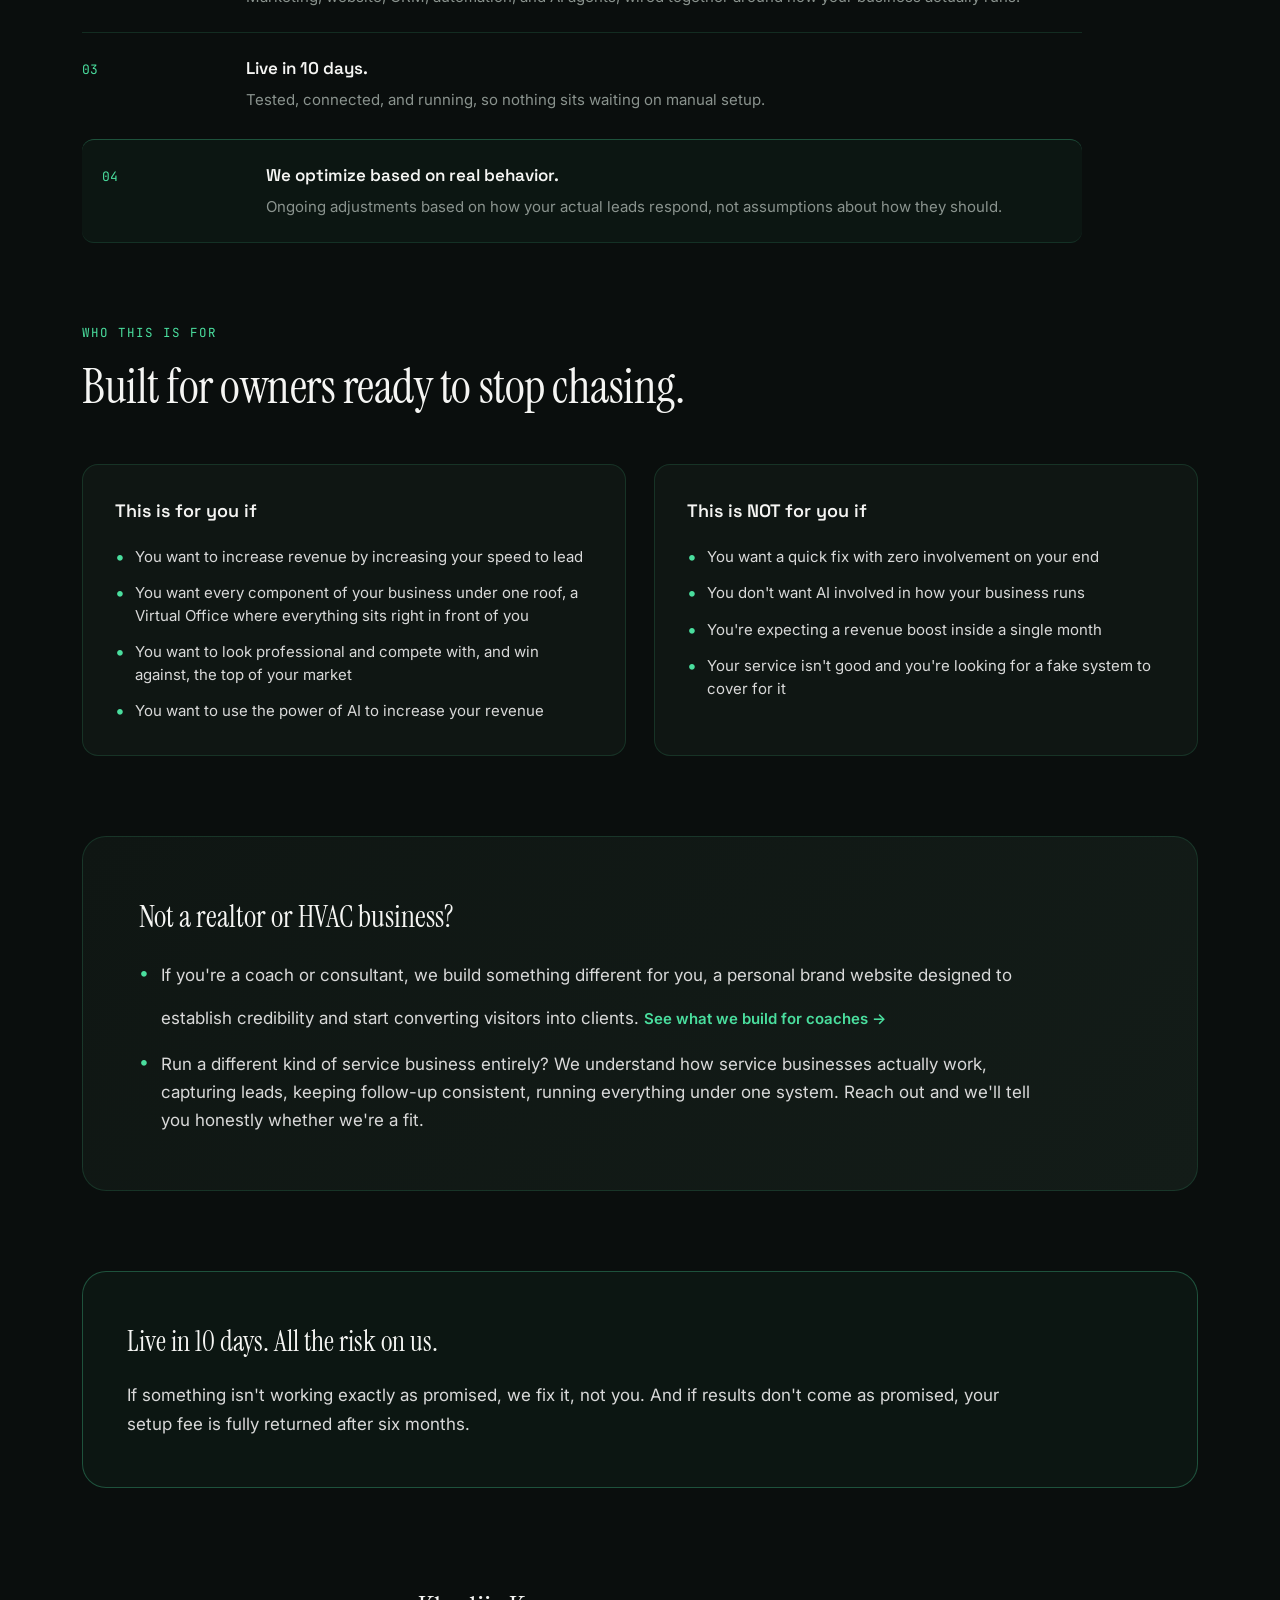
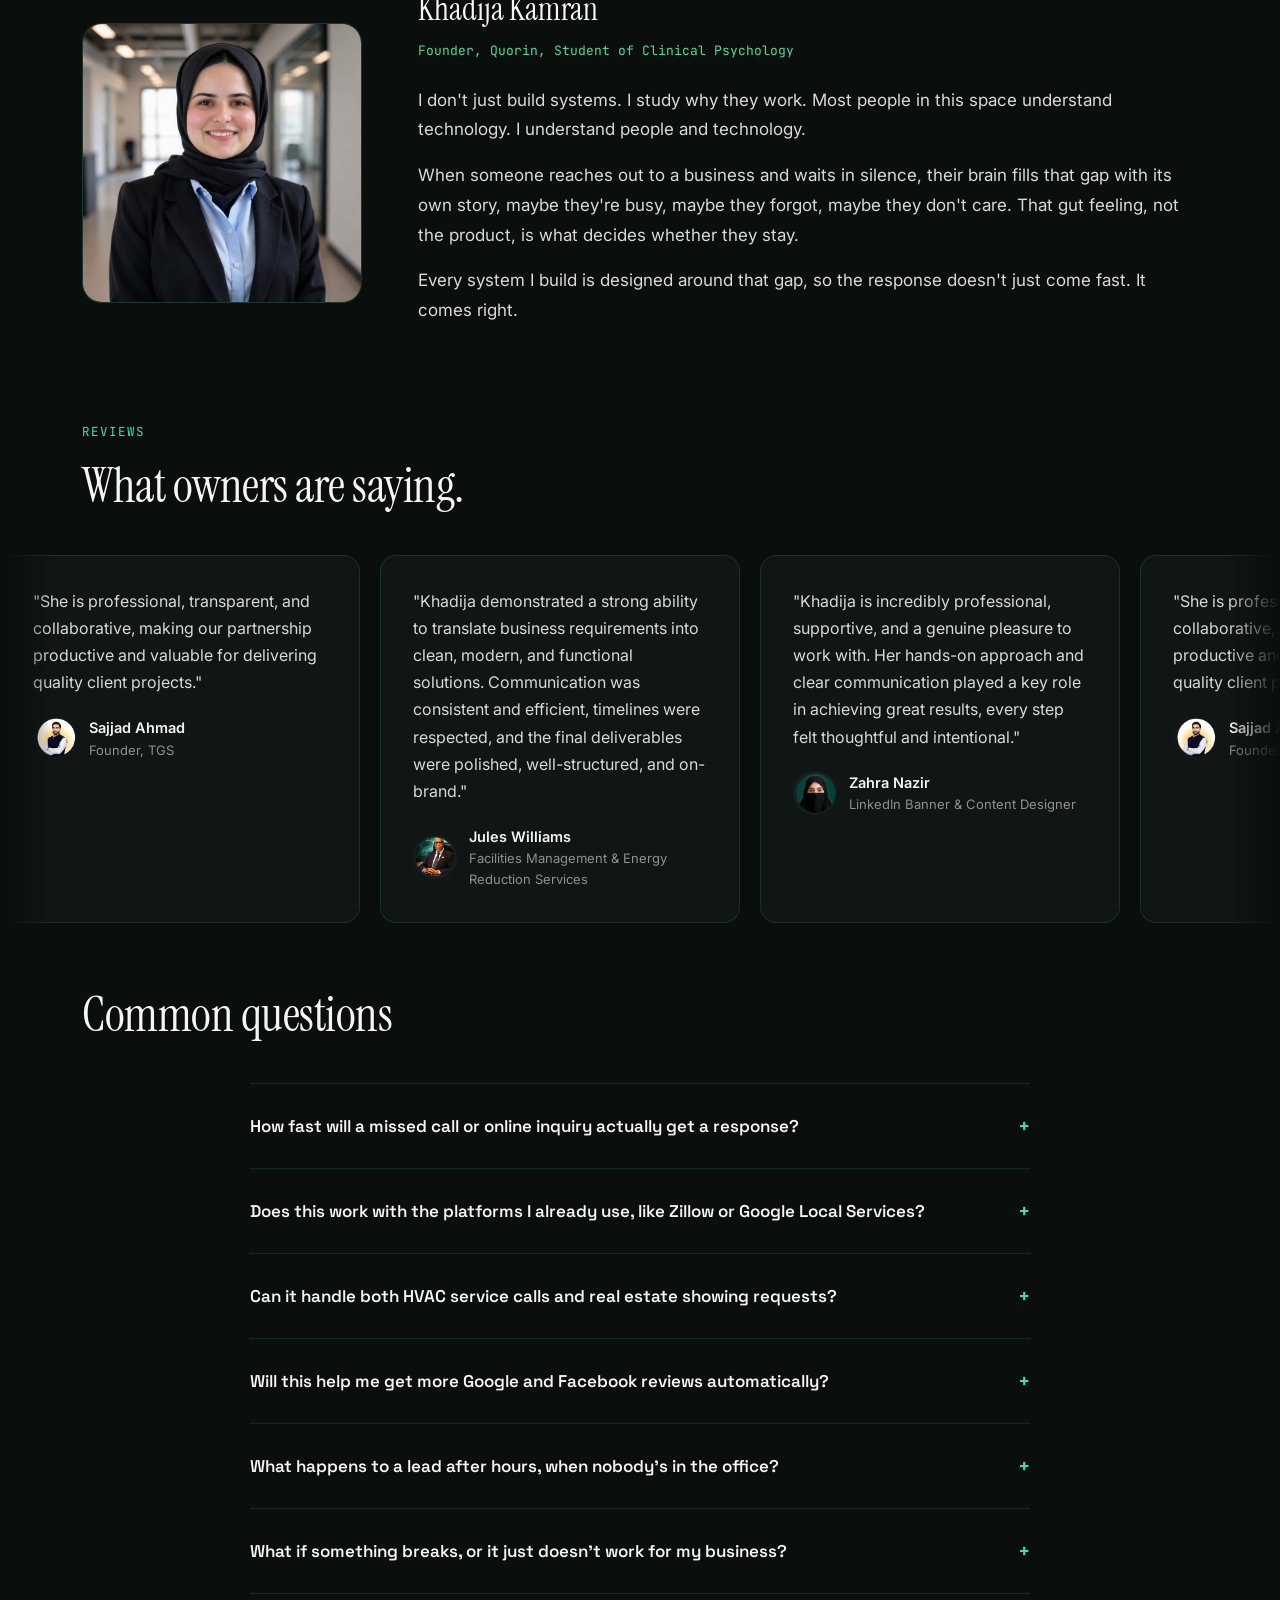
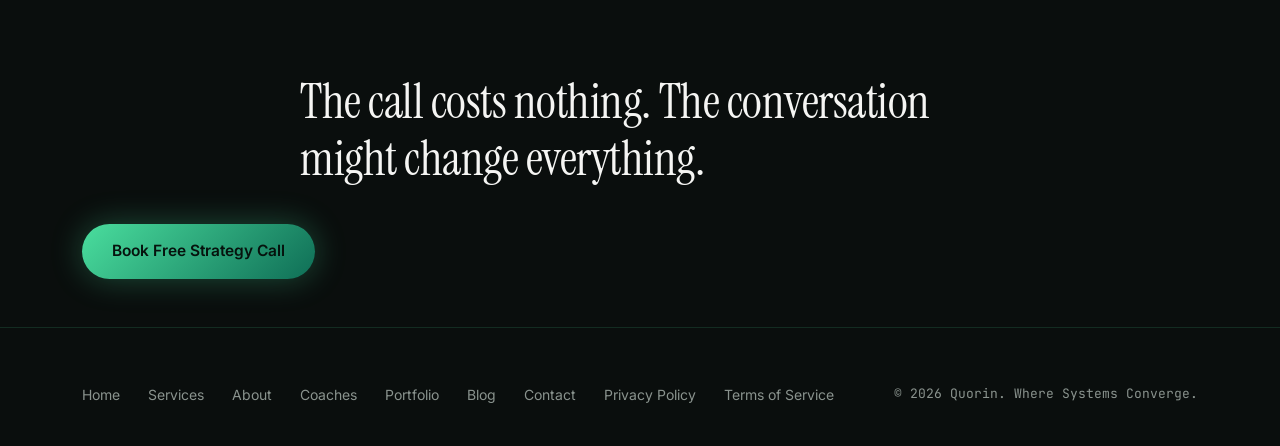
==== commit 2f8e85bc: "Add files via upload" ====
--- a/index.html
+++ b/index.html
@@ -140,7 +140,7 @@
     <p class="hero-sub">From the marketing that brings them in to the AI automation that never lets them go. Every lead captured, every follow-up sent, every client kept.</p>
 
     <div class="video-frame">
-      <iframe width="100%" style="aspect-ratio:16/9;border-radius:13px;display:block;border:none" src="https://www.youtube.com/embed/V1S48NSmLxo" title="Quorin founder video" frameborder="0" allow="accelerometer; autoplay; clipboard-write; encrypted-media; gyroscope; picture-in-picture; web-share" allowfullscreen></iframe>
+      <iframe width="100%" style="aspect-ratio:16/9;border-radius:13px;display:block;border:none" src="https://player.vimeo.com/video/1219916670" title="Quorin founder video" frameborder="0" allow="autoplay; fullscreen; picture-in-picture; clipboard-write; encrypted-media" allowfullscreen></iframe>
     </div>
   </div>
 </section>
@@ -237,8 +237,8 @@
 
 <section>
   <div class="wrap">
-    <div class="eyebrow reveal center">Who this is for</div>
-    <h2 class="section-title reveal center">Built for owners ready to stop chasing.</h2>
+    <div class="eyebrow reveal">Who this is for</div>
+    <h2 class="section-title reveal">Built for owners ready to stop chasing.</h2>
     <div class="fit-grid">
       <div class="fit-card reveal fit-yes">
         <h3>This is for you if</h3>
@@ -302,8 +302,8 @@
 
 <section class="section-tight">
   <div class="wrap">
-    <div class="eyebrow reveal center">Reviews</div>
-    <h2 class="section-title reveal center">What owners are saying.</h2>
+    <div class="eyebrow reveal">Reviews</div>
+    <h2 class="section-title reveal">What owners are saying.</h2>
   </div>
   <div class="review-marquee-outer" style="margin-top:40px">
     <div class="review-marquee-track">
@@ -355,7 +355,7 @@
 
 <section class="section-tight">
   <div class="wrap">
-    <h2 class="section-title center reveal">Common questions</h2>
+    <h2 class="section-title reveal">Common questions</h2>
     <div style="margin-top:40px">
       <div class="faq-item">
         <div class="faq-q">How fast will a missed call or online inquiry actually get a response? <span class="faq-toggle">+</span></div>
@@ -387,7 +387,7 @@
 
 <section class="final-cta">
   <div class="wrap">
-    <h2 class="section-title center reveal">The call costs nothing. The conversation might change everything.</h2>
+    <h2 class="section-title reveal">The call costs nothing. The conversation might change everything.</h2>
     <div class="cta-row reveal">
       <a href="https://calendly.com/khadijakamran2007/discovery-call-with-khadija" class="btn-primary">Book Free Strategy Call</a>
     </div>
--- a/style.css
+++ b/style.css
@@ -116,7 +116,7 @@
 .hero {
   position: relative;
   padding: 100px 0 60px;
-  text-align: center;
+  text-align: left;
   overflow: hidden;
 }
 .hero .glow { width: 700px; height: 700px; top: -200px; left: 50%; transform: translateX(-50%); }
@@ -129,15 +129,13 @@
   letter-spacing: -0.01em;
   margin: 28px 0 22px;
   max-width: 900px;
-  margin-left: auto;
-  margin-right: auto;
 }
 h1.hero-headline b, h1.hero-headline .accent { font-style: italic; background: linear-gradient(135deg, var(--emerald) 0%, #8ff5c5 100%); -webkit-background-clip: text; background-clip: text; color: transparent; }
 .hero-sub {
   font-size: 18px;
   color: var(--text-secondary);
   max-width: 620px;
-  margin: 0 auto;
+  margin: 0;
   line-height: 1.65;
 }
 
@@ -178,8 +176,8 @@
 .play-icon::after { content: ''; width: 0; height: 0; border-style: solid; border-width: 8px 0 8px 14px; border-color: transparent transparent transparent #06120d; margin-left: 3px; }
 
 /* Sections */
-section { position: relative; padding: 68px 0; }
-.section-tight { padding: 48px 0; }
+section { position: relative; padding: 48px 0; }
+.section-tight { padding: 32px 0; }
 .eyebrow { font-family: var(--font-mono); font-size: 12.5px; color: var(--emerald); letter-spacing: 0.08em; text-transform: uppercase; margin-bottom: 16px; }
 h2.section-title {
   font-family: var(--font-voice);
@@ -385,9 +383,9 @@
 .faq-item.open .faq-toggle { transform: rotate(45deg); }
 
 /* Final CTA */
-.final-cta { text-align: center; }
+.final-cta { text-align: left; }
 .final-cta h2 { max-width: 680px; margin: 0 auto 36px; }
-.cta-row { display: flex; gap: 16px; justify-content: center; flex-wrap: wrap; }
+.cta-row { display: flex; gap: 16px; justify-content: flex-start; flex-wrap: wrap; }
 .btn-primary {
   padding: 15px 30px; border-radius: 100px;
   background: linear-gradient(135deg, var(--emerald), var(--emerald-deep));
@@ -480,9 +478,9 @@
 .reveal.in-view { opacity: 1; transform: translateY(0); }
 
 @media (max-width: 780px) {
-  .founder { text-align: center; }
-  section { padding: 70px 0; }
-  .coach-band { text-align: center; justify-content: center; }
+  .founder { text-align: left; }
+  section { padding: 40px 0; }
+  .coach-band { text-align: left; justify-content: flex-start; }
 }
 
 /* Expandable contact widget */
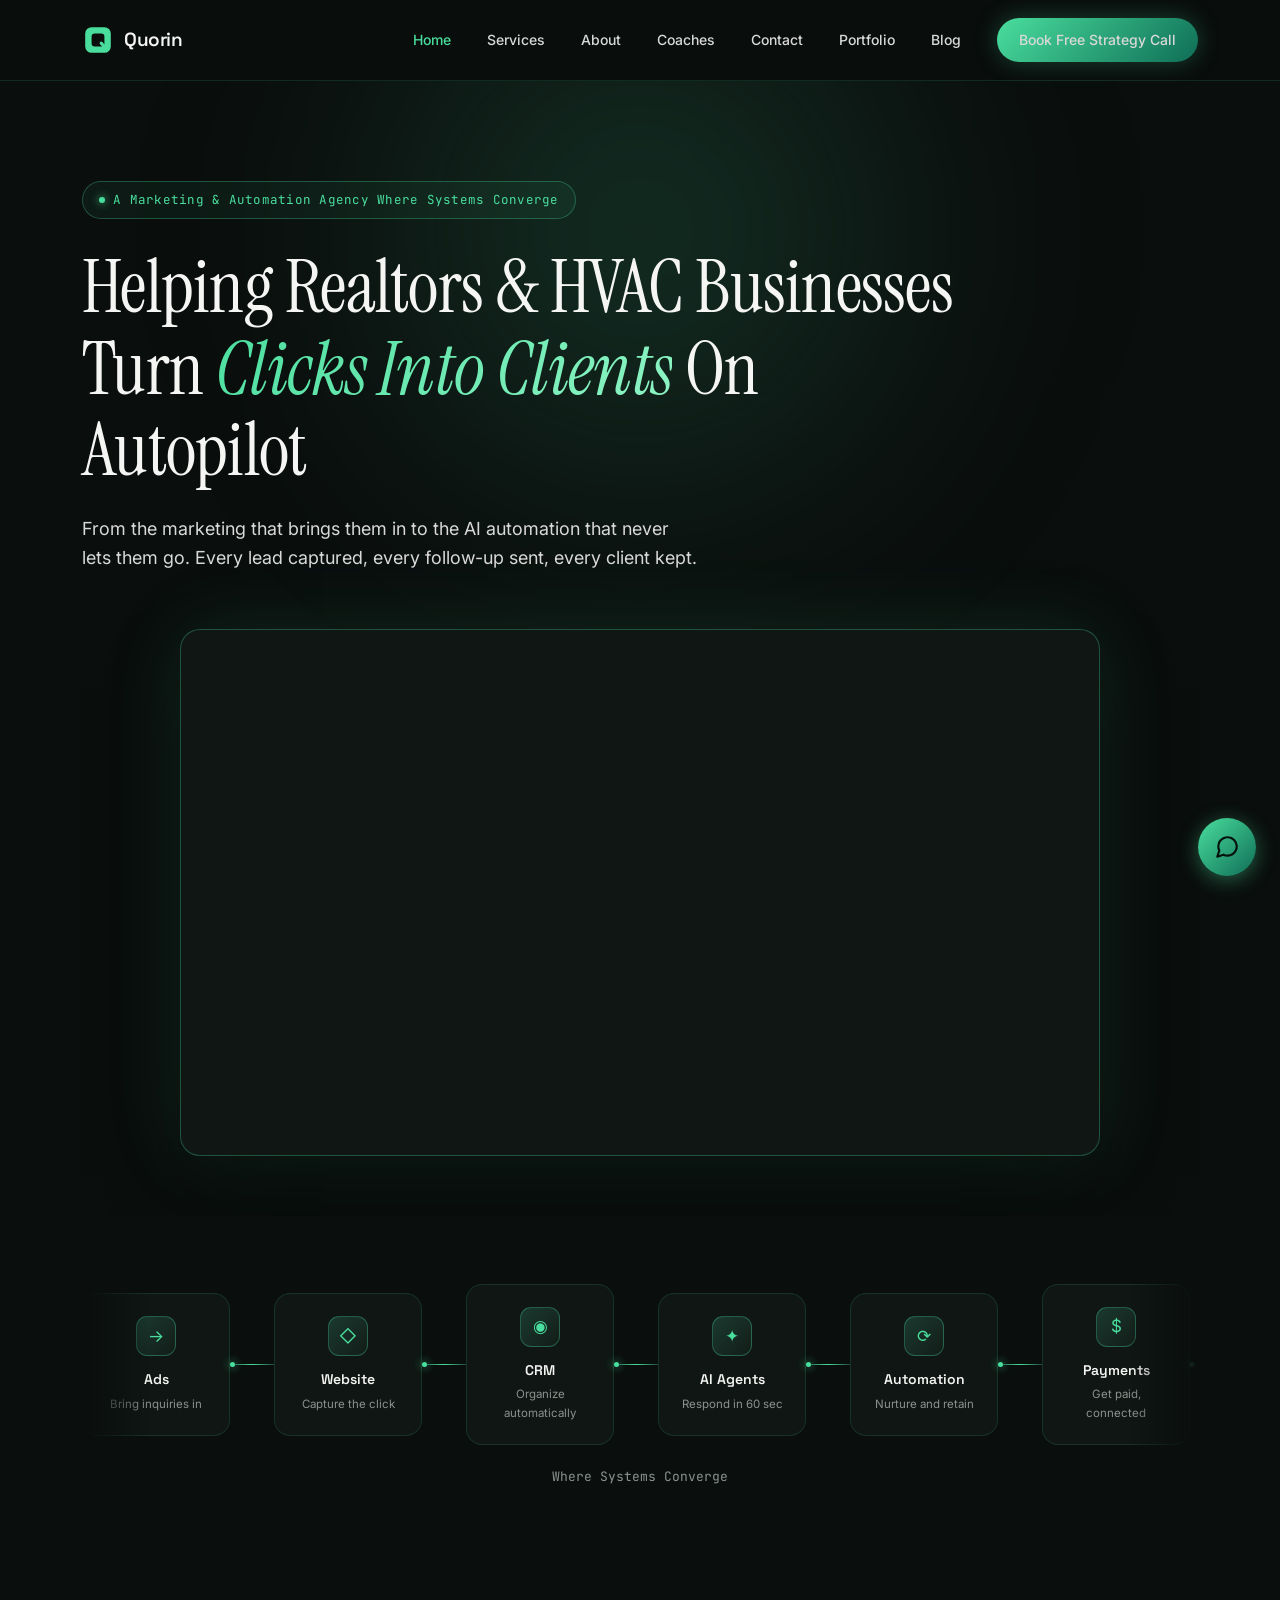
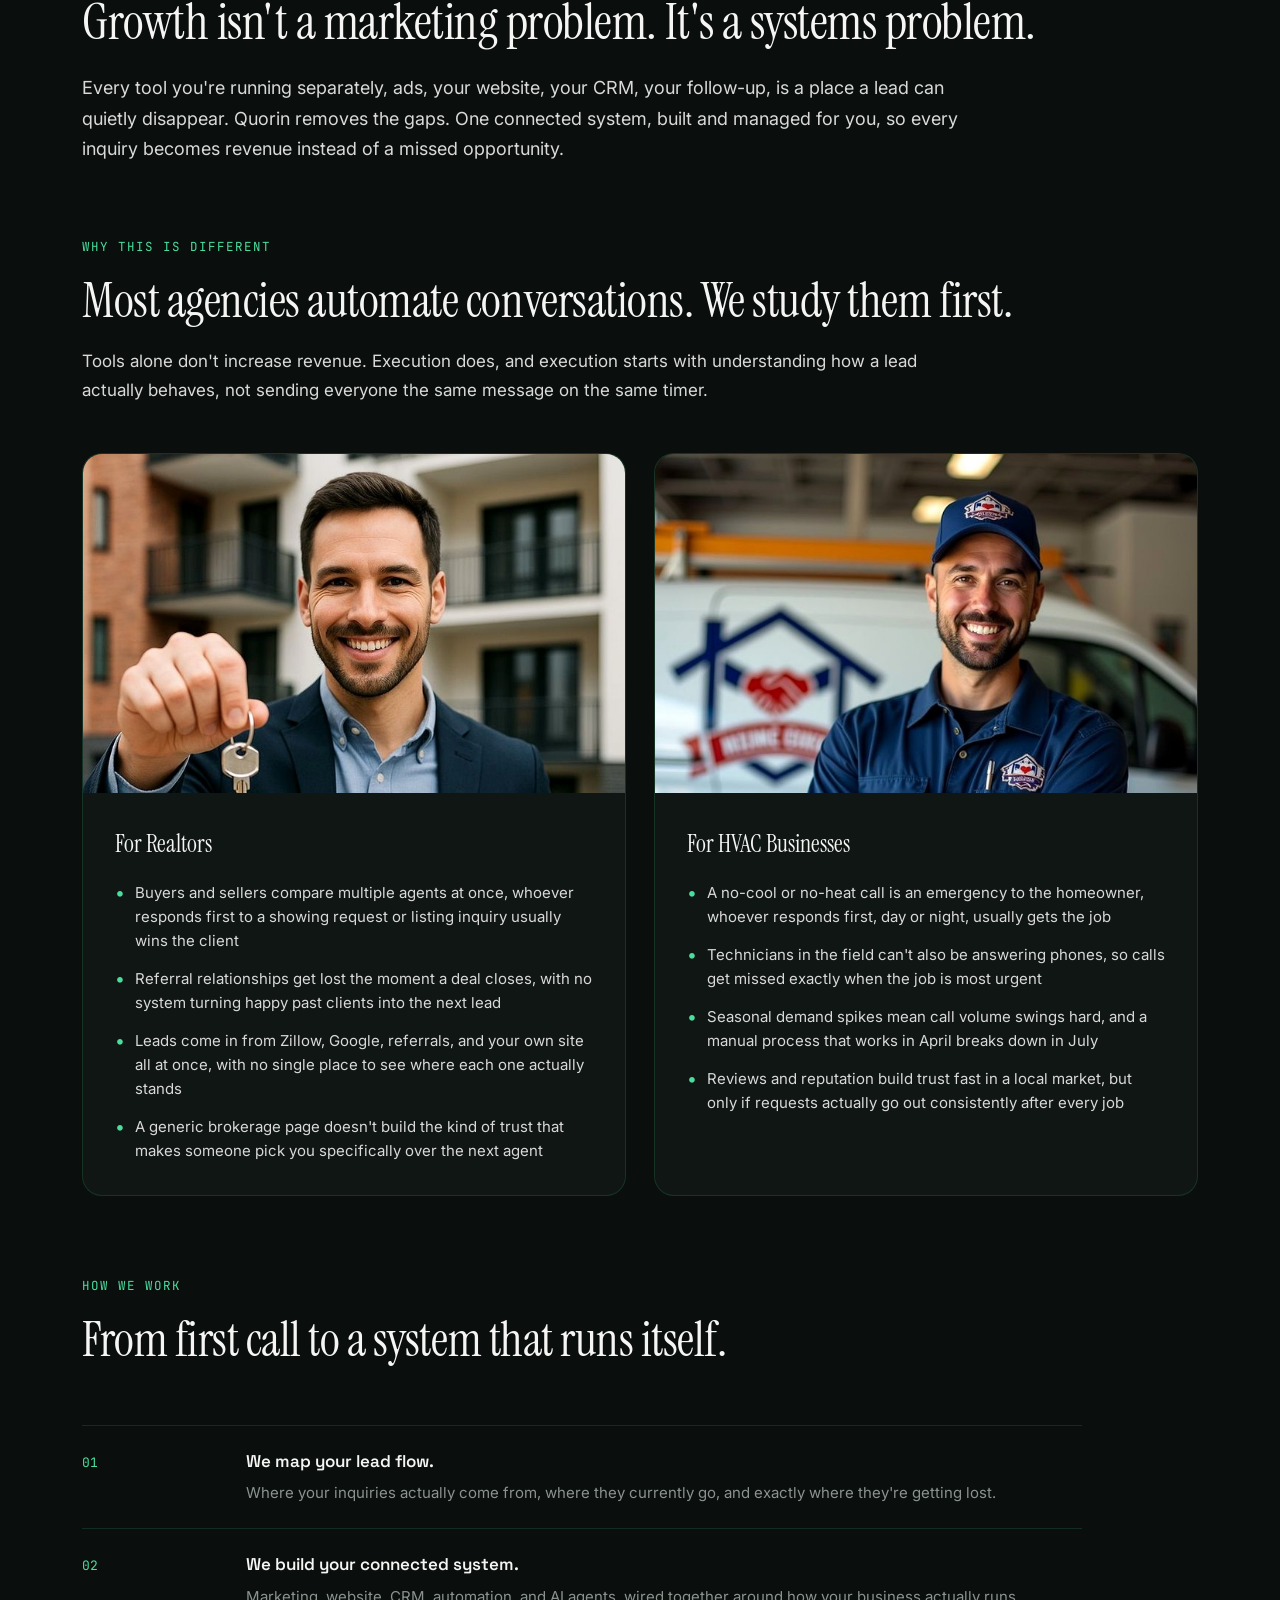
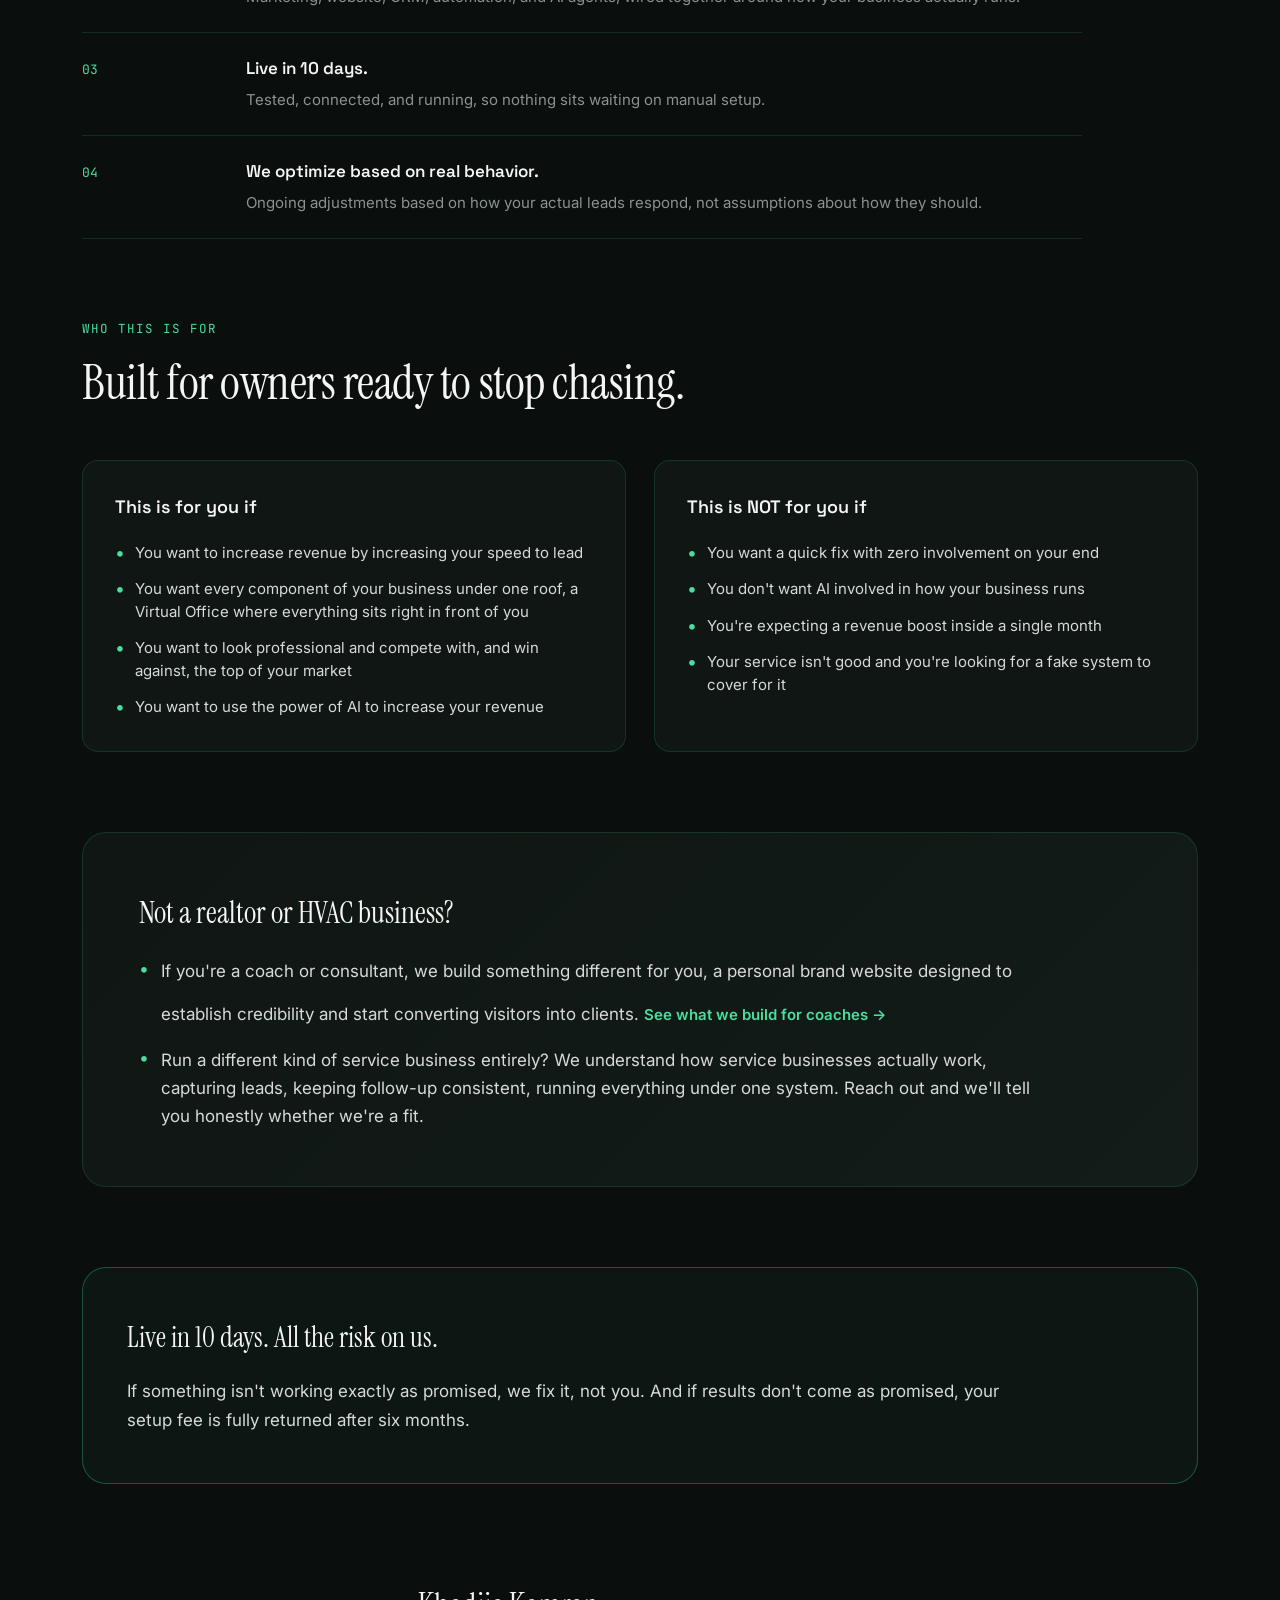
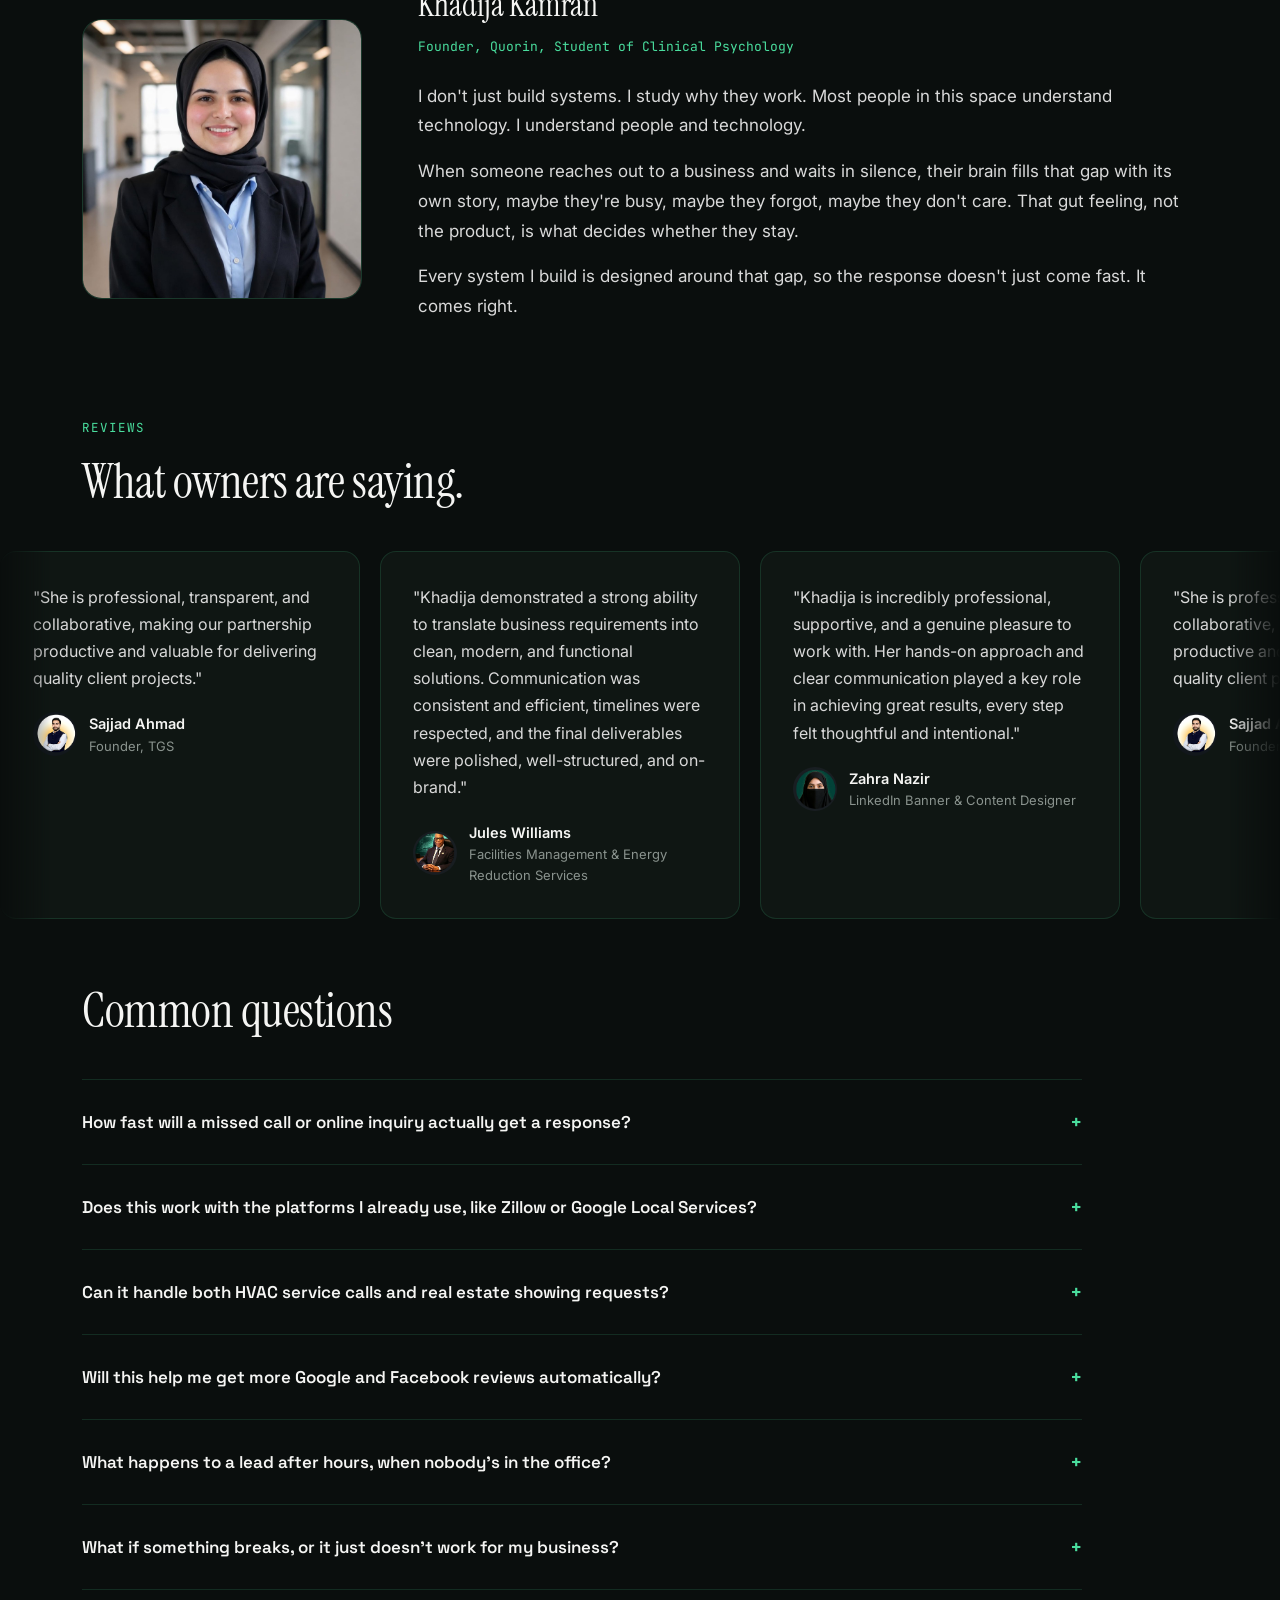
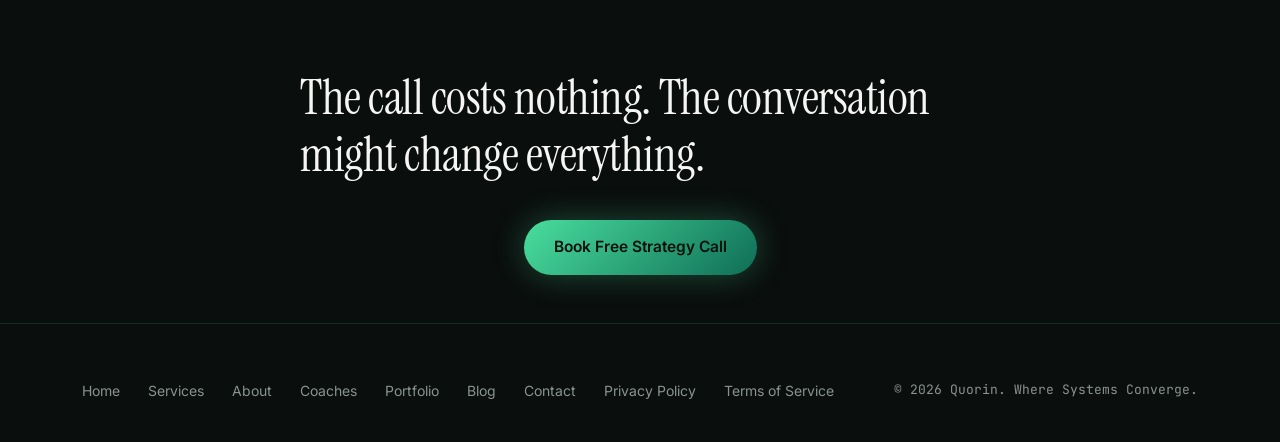
==== commit d000151a: "Add files via upload" ====
--- a/index.html
+++ b/index.html
@@ -230,7 +230,7 @@
       <div class="stage-item reveal"><span class="stage-num">01</span><div class="stage-text"><b>We map your lead flow.</b><span>Where your inquiries actually come from, where they currently go, and exactly where they're getting lost.</span></div></div>
       <div class="stage-item reveal"><span class="stage-num">02</span><div class="stage-text"><b>We build your connected system.</b><span>Marketing, website, CRM, automation, and AI agents, wired together around how your business actually runs.</span></div></div>
       <div class="stage-item reveal"><span class="stage-num">03</span><div class="stage-text"><b>Live in 10 days.</b><span>Tested, connected, and running, so nothing sits waiting on manual setup.</span></div></div>
-      <div class="stage-item stage-final reveal"><span class="stage-num">04</span><div class="stage-text"><b>We optimize based on real behavior.</b><span>Ongoing adjustments based on how your actual leads respond, not assumptions about how they should.</span></div></div>
+      <div class="stage-item reveal"><span class="stage-num">04</span><div class="stage-text"><b>We optimize based on real behavior.</b><span>Ongoing adjustments based on how your actual leads respond, not assumptions about how they should.</span></div></div>
     </div>
   </div>
 </section>
--- a/style.css
+++ b/style.css
@@ -374,7 +374,7 @@
 .guarantee-band p { color: var(--text-secondary); max-width: 900px; margin: 0; line-height: 1.7; }
 
 /* FAQ */
-.faq-item { border-top: 1px solid var(--border); padding: 26px 0; max-width: 780px; margin: 0 auto; }
+.faq-item { border-top: 1px solid var(--border); padding: 26px 0; max-width: 1000px; margin: 0; }
 .faq-item:last-child { border-bottom: 1px solid var(--border); }
 .faq-q { font-family: var(--font-display); font-weight: 600; font-size: 17px; cursor: pointer; display: flex; justify-content: space-between; align-items: center; gap: 20px; }
 .faq-a { color: var(--text-secondary); font-size: 15.5px; line-height: 1.7; margin-top: 14px; display: none; }
@@ -385,7 +385,7 @@
 /* Final CTA */
 .final-cta { text-align: left; }
 .final-cta h2 { max-width: 680px; margin: 0 auto 36px; }
-.cta-row { display: flex; gap: 16px; justify-content: flex-start; flex-wrap: wrap; }
+.cta-row { display: flex; gap: 16px; justify-content: center; flex-wrap: wrap; }
 .btn-primary {
   padding: 15px 30px; border-radius: 100px;
   background: linear-gradient(135deg, var(--emerald), var(--emerald-deep));
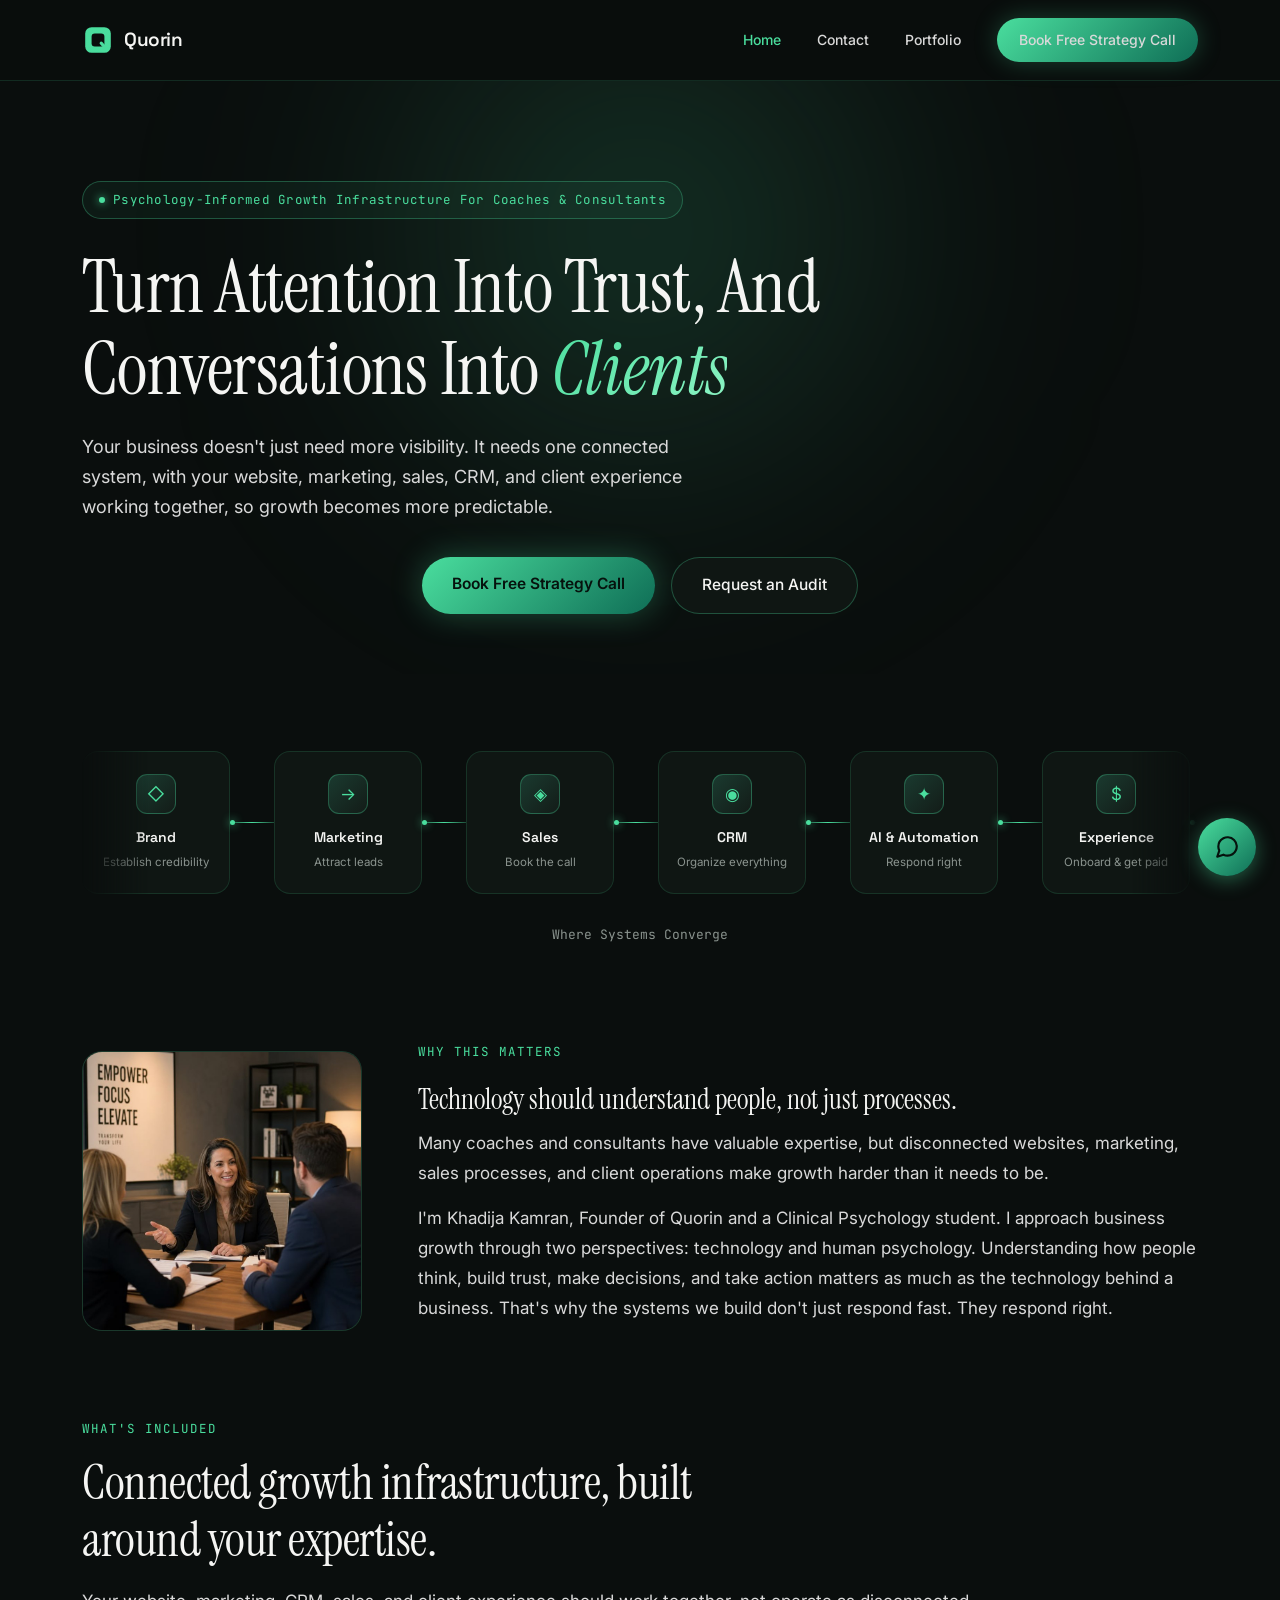
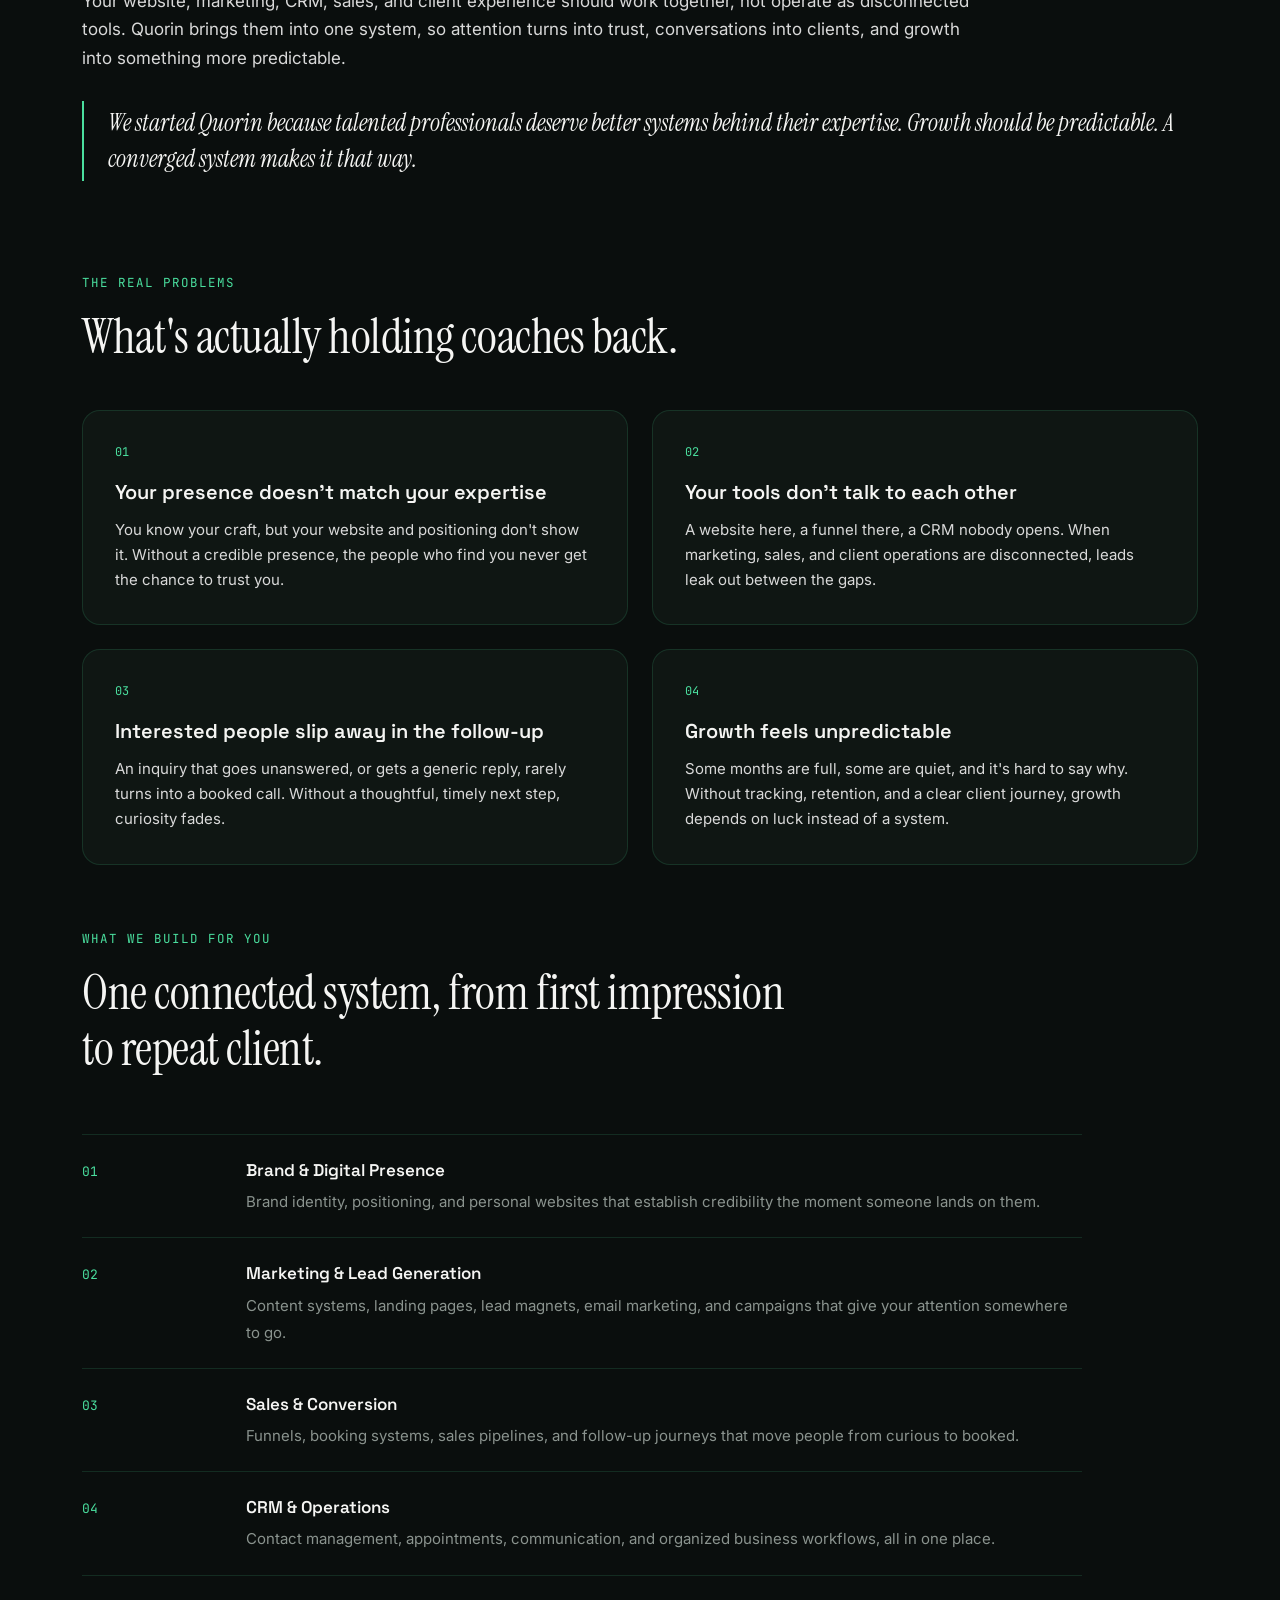
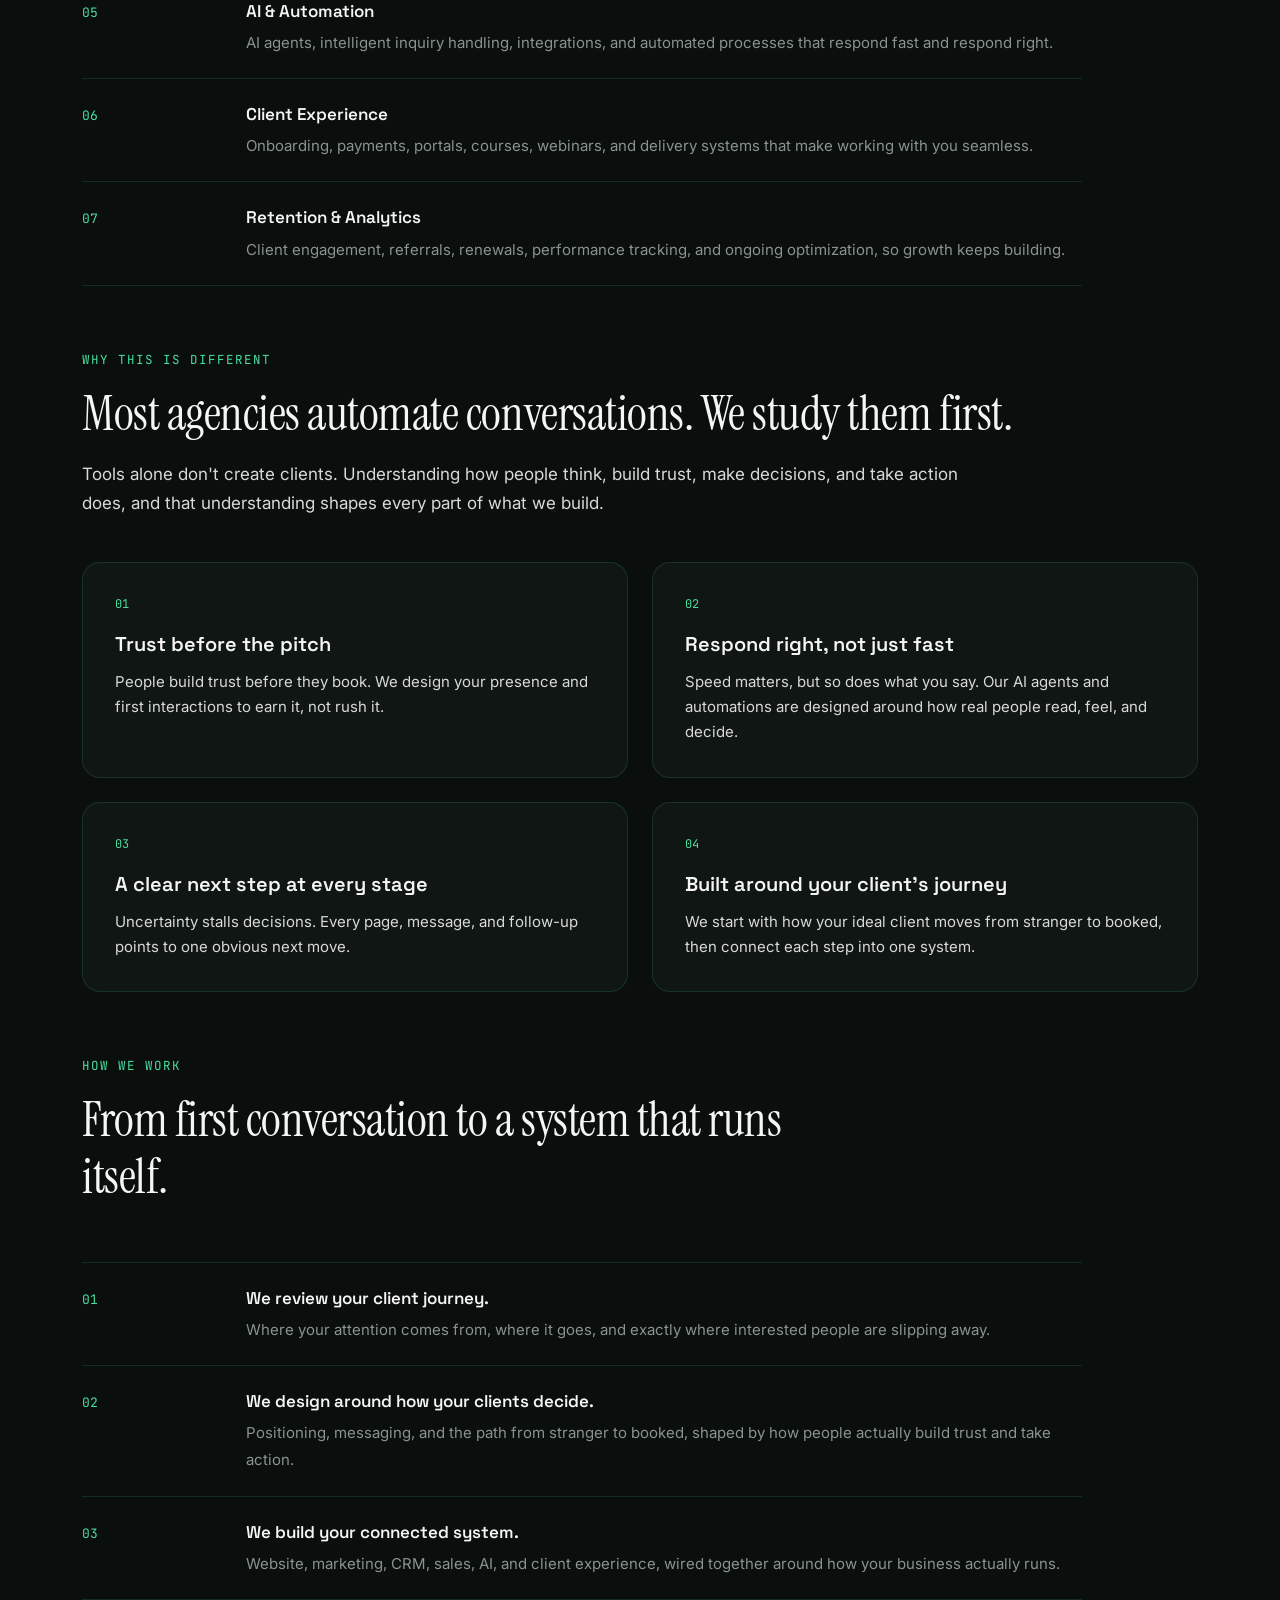
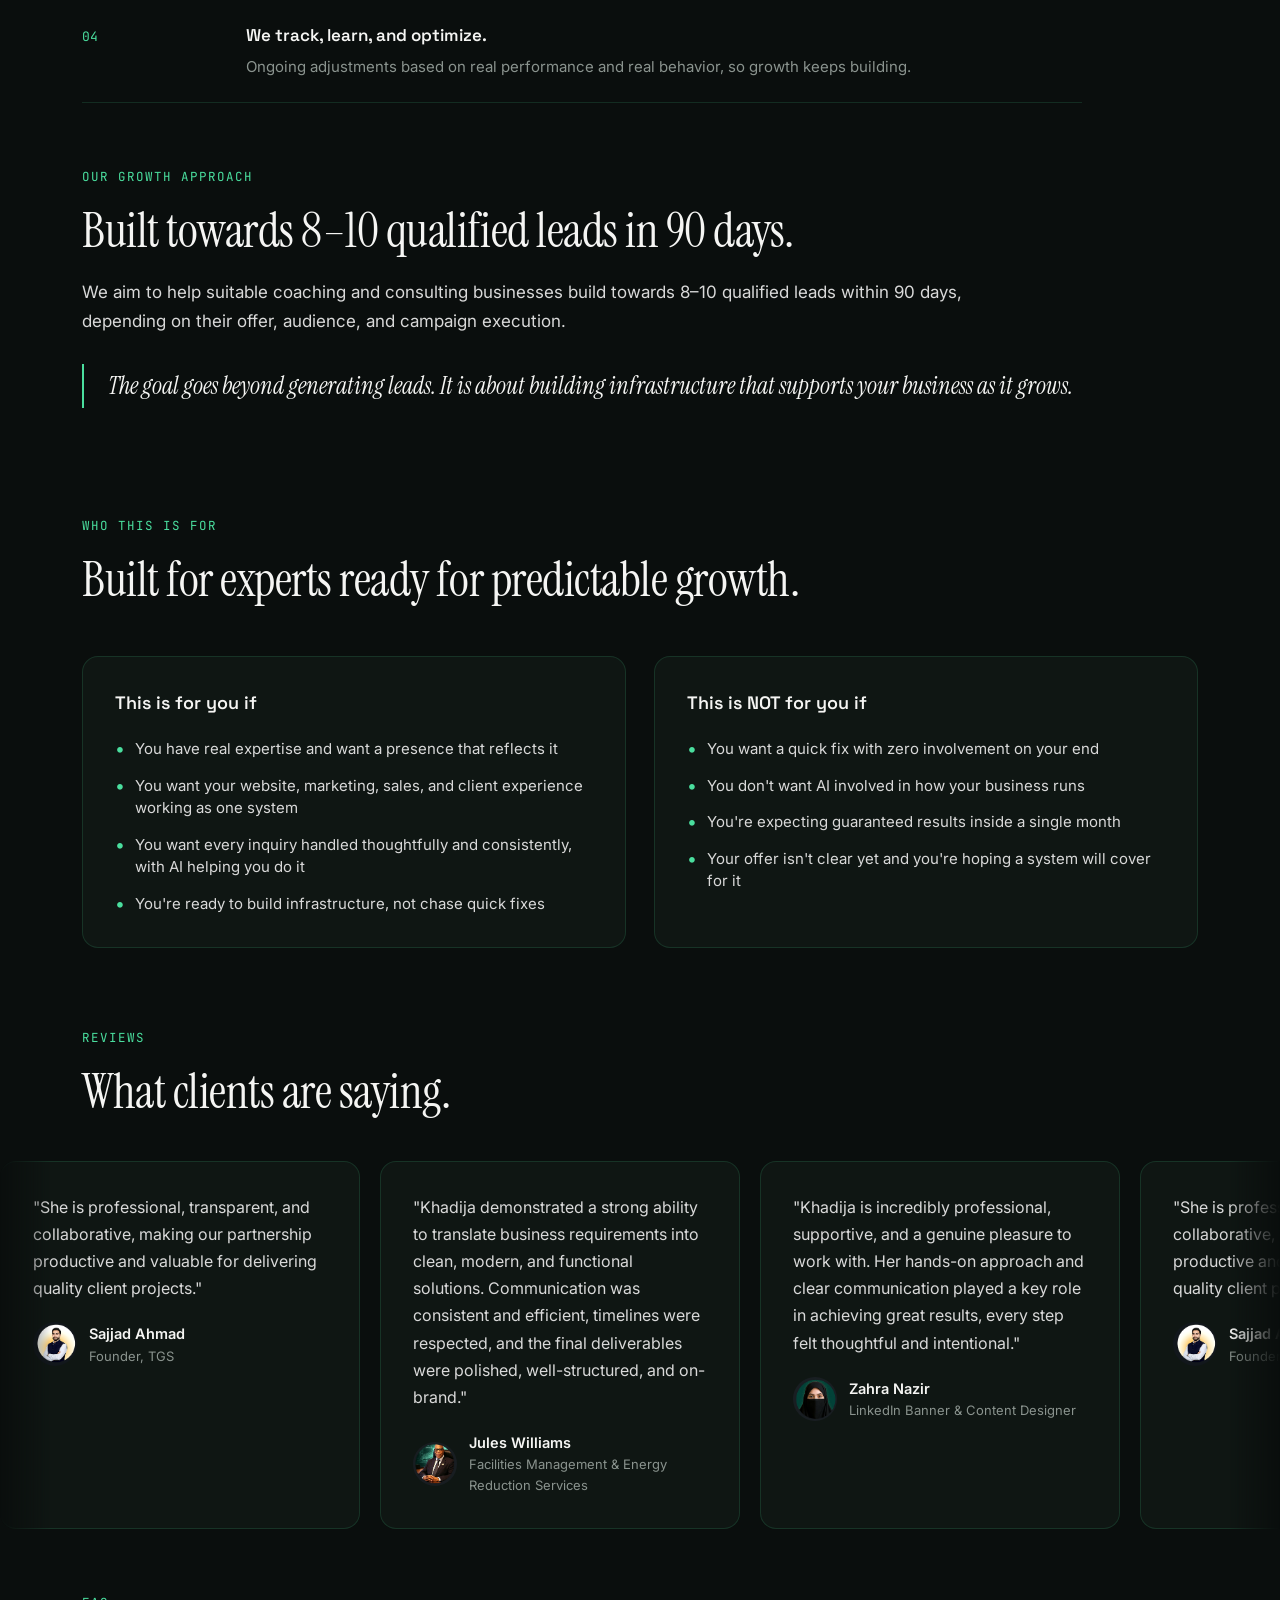
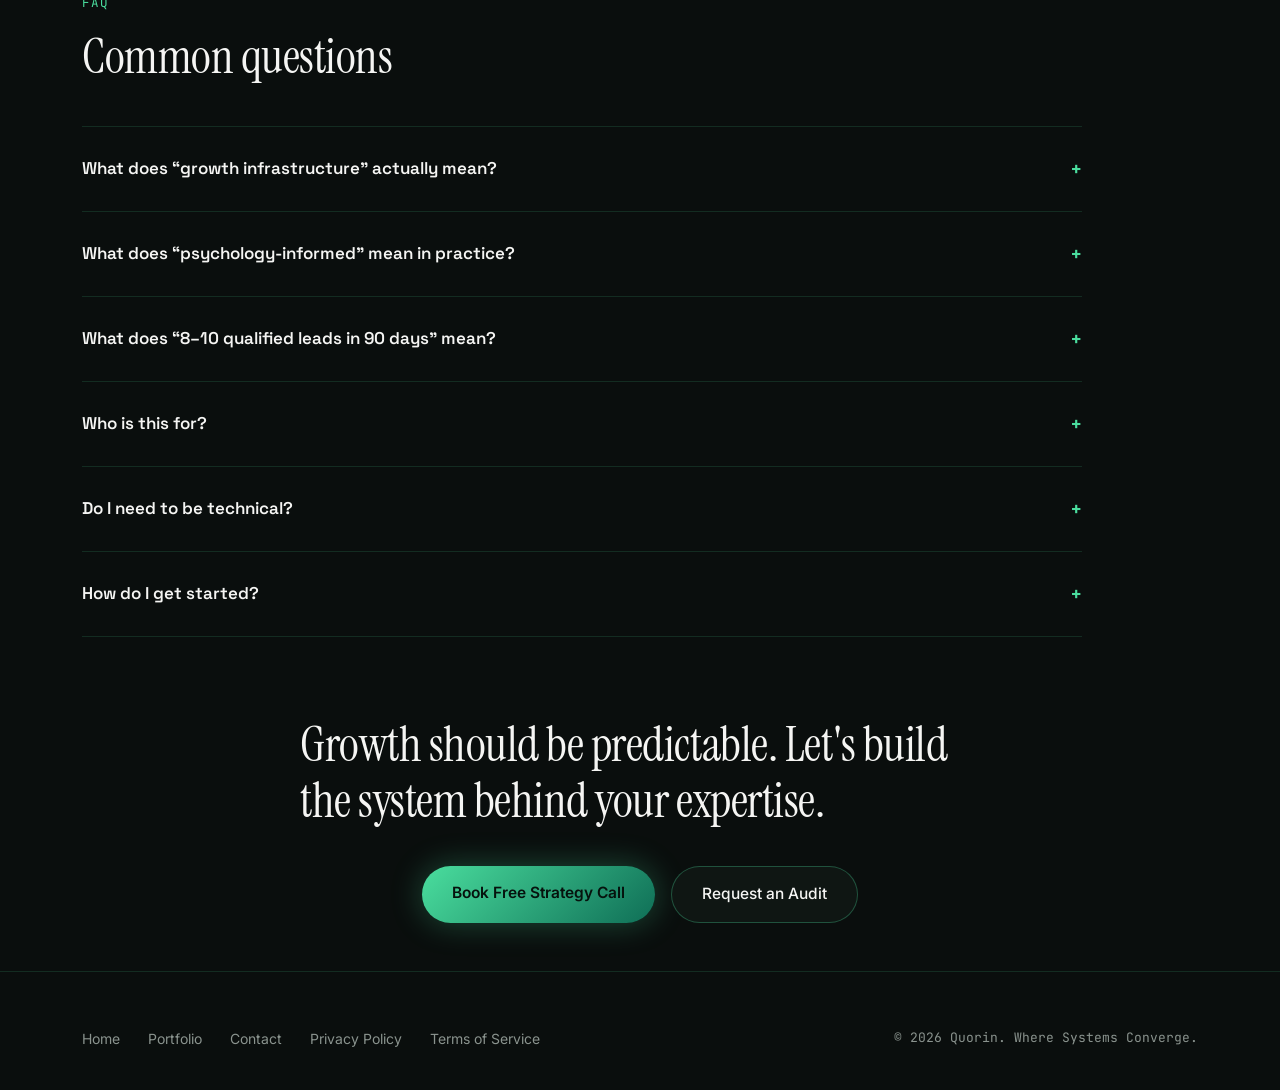
==== commit 99414be1: "Add files via upload" ====
--- a/index.html
+++ b/index.html
@@ -11,21 +11,21 @@
 
 <meta charset="UTF-8">
 <meta name="viewport" content="width=device-width, initial-scale=1.0">
-<title>Quorin | Virtual Office for Realtors & HVAC Businesses</title>
-<meta name="description" content="Quorin builds a Complete Virtual Office for Realtors and HVAC businesses, ads, website, CRM, AI agents, and automation, all in one connected system.">
+<title>Psychology-Informed Growth Infrastructure for Coaches &amp; Consultants | Quorin</title>
+<meta name="description" content="Quorin builds psychology-informed growth infrastructure for coaches and consultants: website, marketing, sales, CRM, AI automation and client experience in one connected system.">
 <link rel="icon" type="image/svg+xml" href="favicon.svg">
 <link rel="icon" type="image/png" sizes="32x32" href="favicon-32.png">
 <link rel="icon" type="image/png" sizes="16x16" href="favicon-16.png">
 <link rel="apple-touch-icon" href="apple-touch-icon.png">
 <meta property="og:type" content="website">
-<meta property="og:title" content="Quorin | Where Systems Converge">
-<meta property="og:description" content="Quorin builds a Complete Virtual Office for Realtors and HVAC businesses, ads, website, CRM, AI agents, and automation, all in one connected system.">
+<meta property="og:title" content="Psychology-Informed Growth Infrastructure For Coaches & Consultants | Quorin">
+<meta property="og:description" content="Quorin builds psychology-informed growth infrastructure for coaches and consultants: website, marketing, sales, CRM, AI automation and client experience in one connected system.">
 <meta property="og:image" content="https://quorin.co/og-image.png">
 <meta property="og:url" content="https://quorin.co/index.html">
 <meta property="og:site_name" content="Quorin">
 <meta name="twitter:card" content="summary_large_image">
-<meta name="twitter:title" content="Quorin | Where Systems Converge">
-<meta name="twitter:description" content="Quorin builds a Complete Virtual Office for Realtors and HVAC businesses, ads, website, CRM, AI agents, and automation, all in one connected system.">
+<meta name="twitter:title" content="Psychology-Informed Growth Infrastructure For Coaches & Consultants | Quorin">
+<meta name="twitter:description" content="Quorin builds psychology-informed growth infrastructure for coaches and consultants: website, marketing, sales, CRM, AI automation and client experience in one connected system.">
 <meta name="twitter:image" content="https://quorin.co/og-image.png">
 <link rel="stylesheet" href="style.css">
 <link rel="canonical" href="https://quorin.co/index.html">
@@ -36,7 +36,7 @@
   "name": "Quorin",
   "url": "https://quorin.co",
   "logo": "https://quorin.co/og-image.png",
-  "description": "Quorin builds a Complete Virtual Office, marketing, CRM, and AI automation, for realtors and HVAC businesses, and personal brand websites for coaches.",
+  "description": "Quorin builds psychology-informed growth infrastructure, brand, marketing, sales, CRM, AI automation, and client experience, for coaches and consultants.",
   "founder": {
     "@type": "Person",
     "name": "Khadija Kamran"
@@ -60,50 +60,50 @@
   "mainEntity": [
     {
       "@type": "Question",
-      "name": "How fast will a missed call or online inquiry actually get a response?",
-      "acceptedAnswer": {
-        "@type": "Answer",
-        "text": "Within 60 seconds, day or night. Whether it's a homeowner calling about a broken AC unit or a buyer inquiring about a listing, the system responds before they've had time to call the next name on their list."
+      "name": "What does “growth infrastructure” actually mean?",
+      "acceptedAnswer": {
+        "@type": "Answer",
+        "text": "It means your website, marketing, sales process, CRM, automation, and client experience are built as one connected system instead of separate tools, so attention turns into trust, conversations into clients, and growth into something more predictable."
       }
     },
     {
       "@type": "Question",
-      "name": "Does this work with the platforms I already use, like Zillow or Google Local Services?",
-      "acceptedAnswer": {
-        "@type": "Answer",
-        "text": "Yes. Leads from Zillow, Google Local Services, Facebook, your website, and referrals all pull into the same connected system, so nothing depends on you checking five different apps."
+      "name": "What does “psychology-informed” mean in practice?",
+      "acceptedAnswer": {
+        "@type": "Answer",
+        "text": "Our founder is a Clinical Psychology student, and that perspective shapes what we build. We design around how people build trust, make decisions, and take action, so your messaging, follow-up, and automation respond right, not just fast."
       }
     },
     {
       "@type": "Question",
-      "name": "Can it handle both HVAC service calls and real estate showing requests?",
-      "acceptedAnswer": {
-        "@type": "Answer",
-        "text": "Yes. The system is built around your specific business, an HVAC no-cool call and a buyer requesting a showing are treated differently, with follow-up tuned to what actually moves each one forward."
+      "name": "What does “8-10 qualified leads in 90 days” mean?",
+      "acceptedAnswer": {
+        "@type": "Answer",
+        "text": "It's the growth target we aim to build towards with suitable coaching and consulting businesses. Actual results depend on your offer, audience, and campaign execution, so it's a target, not a guarantee."
       }
     },
     {
       "@type": "Question",
-      "name": "Will this help me get more Google and Facebook reviews automatically?",
-      "acceptedAnswer": {
-        "@type": "Answer",
-        "text": "Yes. Review requests go out automatically after a completed job or closed deal, at the moment satisfaction is highest, instead of relying on someone remembering to ask."
+      "name": "Who is this for?",
+      "acceptedAnswer": {
+        "@type": "Answer",
+        "text": "Coaches and consultants with real expertise who want their website, marketing, and client journey working together. If you're hoping for a quick fix with no involvement, or a system to cover for an unclear offer, it's probably not the right fit."
       }
     },
     {
       "@type": "Question",
-      "name": "What happens to a lead after hours, when nobody's in the office?",
-      "acceptedAnswer": {
-        "@type": "Answer",
-        "text": "The system doesn't clock out. A homeowner with a furnace emergency at 2am or a buyer browsing listings on a Sunday still gets an instant, professional response, and you wake up with the conversation already started."
+      "name": "Do I need to be technical?",
+      "acceptedAnswer": {
+        "@type": "Answer",
+        "text": "No. We handle building and connecting the system for you, and we walk you through how it works so you can manage it with confidence."
       }
     },
     {
       "@type": "Question",
-      "name": "What if something breaks, or it just doesn't work for my business?",
-      "acceptedAnswer": {
-        "@type": "Answer",
-        "text": "Both are covered. If anything stops working exactly as promised after launch, we fix it within 24 hours, no charge, no back and forth. And if it genuinely isn't producing results after six months, your setup fee is fully returned."
+      "name": "How do I get started?",
+      "acceptedAnswer": {
+        "@type": "Answer",
+        "text": "Book a free strategy call, or request an audit and we'll review your website and client journey. From there, we'll tell you honestly whether and how we can help."
       }
     }
   ]
@@ -120,12 +120,8 @@
     </a>
     <div class="nav-links">
       <a href="index.html" class="active">Home</a>
-      <a href="services.html">Services</a>
-      <a href="about.html">About</a>
-      <a href="coaches.html">Coaches</a>
       <a href="contact.html">Contact</a>
       <a href="portfolio.html">Portfolio</a>
-      <a href="blog.html">Blog</a>
       <a href="https://calendly.com/khadijakamran2007/discovery-call-with-khadija" class="nav-cta">Book Free Strategy Call</a>
     </div>
     <button class="nav-toggle" aria-label="Menu">☰</button>
@@ -135,12 +131,12 @@
 <section class="hero">
   <div class="glow glow-emerald"></div>
   <div class="wrap hero-content">
-    <div class="badge"><span class="dot"></span>A Marketing &amp; Automation Agency Where Systems Converge</div>
-    <h1 class="hero-headline">Helping Realtors &amp; HVAC Businesses Turn <span class="accent">Clicks Into Clients</span> On Autopilot</h1>
-    <p class="hero-sub">From the marketing that brings them in to the AI automation that never lets them go. Every lead captured, every follow-up sent, every client kept.</p>
-
-    <div class="video-frame">
-      <iframe width="100%" style="aspect-ratio:16/9;border-radius:13px;display:block;border:none" src="https://player.vimeo.com/video/1219916670" title="Quorin founder video" frameborder="0" allow="autoplay; fullscreen; picture-in-picture; clipboard-write; encrypted-media" allowfullscreen></iframe>
+    <div class="badge"><span class="dot"></span>Psychology-Informed Growth Infrastructure For Coaches &amp; Consultants</div>
+    <h1 class="hero-headline">Turn Attention Into Trust, And Conversations Into <span class="accent">Clients</span></h1>
+    <p class="hero-sub">Your business doesn't just need more visibility. It needs one connected system, with your website, marketing, sales, CRM, and client experience working together, so growth becomes more predictable.</p>
+    <div class="cta-row" style="margin-top:36px">
+      <a href="https://calendly.com/khadijakamran2007/discovery-call-with-khadija" class="btn-primary">Book Free Strategy Call</a>
+      <a href="contact.html" class="btn-secondary">Request an Audit</a>
     </div>
   </div>
 </section>
@@ -149,30 +145,35 @@
   <div class="wrap">
     <div class="converge-wrap">
       <div class="marquee-outer">
-        <div class="marquee-track">
-          <div class="node"><div class="node-icon">→</div><b>Ads</b><span>Bring inquiries in</span></div>
-          <div class="connector"></div>
-          <div class="node"><div class="node-icon">◇</div><b>Website</b><span>Capture the click</span></div>
-          <div class="connector"></div>
-          <div class="node"><div class="node-icon">◉</div><b>CRM</b><span>Organize automatically</span></div>
-          <div class="connector"></div>
-          <div class="node"><div class="node-icon">✦</div><b>AI Agents</b><span>Respond in 60 sec</span></div>
-          <div class="connector"></div>
-          <div class="node"><div class="node-icon">⟳</div><b>Automation</b><span>Nurture and retain</span></div>
-          <div class="connector"></div>
-          <div class="node"><div class="node-icon">$</div><b>Payments</b><span>Get paid, connected</span></div>
-          <div class="connector"></div>
-          <div class="node"><div class="node-icon">→</div><b>Ads</b><span>Bring inquiries in</span></div>
-          <div class="connector"></div>
-          <div class="node"><div class="node-icon">◇</div><b>Website</b><span>Capture the click</span></div>
-          <div class="connector"></div>
-          <div class="node"><div class="node-icon">◉</div><b>CRM</b><span>Organize automatically</span></div>
-          <div class="connector"></div>
-          <div class="node"><div class="node-icon">✦</div><b>AI Agents</b><span>Respond in 60 sec</span></div>
-          <div class="connector"></div>
-          <div class="node"><div class="node-icon">⟳</div><b>Automation</b><span>Nurture and retain</span></div>
-          <div class="connector"></div>
-          <div class="node"><div class="node-icon">$</div><b>Payments</b><span>Get paid, connected</span></div>
+        <div class="marquee-track" style="animation-duration:30s">
+          <div class="node"><div class="node-icon">◇</div><b>Brand</b><span>Establish credibility</span></div>
+          <div class="connector"></div>
+          <div class="node"><div class="node-icon">→</div><b>Marketing</b><span>Attract leads</span></div>
+          <div class="connector"></div>
+          <div class="node"><div class="node-icon">◈</div><b>Sales</b><span>Book the call</span></div>
+          <div class="connector"></div>
+          <div class="node"><div class="node-icon">◉</div><b>CRM</b><span>Organize everything</span></div>
+          <div class="connector"></div>
+          <div class="node"><div class="node-icon">✦</div><b>AI &amp; Automation</b><span>Respond right</span></div>
+          <div class="connector"></div>
+          <div class="node"><div class="node-icon">$</div><b>Experience</b><span>Onboard &amp; get paid</span></div>
+          <div class="connector"></div>
+          <div class="node"><div class="node-icon">⟳</div><b>Retention</b><span>Keep growth building</span></div>
+          <div class="connector"></div>
+          <div class="node"><div class="node-icon">◇</div><b>Brand</b><span>Establish credibility</span></div>
+          <div class="connector"></div>
+          <div class="node"><div class="node-icon">→</div><b>Marketing</b><span>Attract leads</span></div>
+          <div class="connector"></div>
+          <div class="node"><div class="node-icon">◈</div><b>Sales</b><span>Book the call</span></div>
+          <div class="connector"></div>
+          <div class="node"><div class="node-icon">◉</div><b>CRM</b><span>Organize everything</span></div>
+          <div class="connector"></div>
+          <div class="node"><div class="node-icon">✦</div><b>AI &amp; Automation</b><span>Respond right</span></div>
+          <div class="connector"></div>
+          <div class="node"><div class="node-icon">$</div><b>Experience</b><span>Onboard &amp; get paid</span></div>
+          <div class="connector"></div>
+          <div class="node"><div class="node-icon">⟳</div><b>Retention</b><span>Keep growth building</span></div>
+          <div class="connector"></div>
         </div>
       </div>
       <div class="converge-label">Where Systems Converge</div>
@@ -180,44 +181,113 @@
   </div>
 </section>
 
-<section class="bridge">
-  <div class="wrap">
-    <h2 class="reveal">Growth isn't a marketing problem. It's a systems problem.</h2>
-    <p class="reveal">Every tool you're running separately, ads, your website, your CRM, your follow-up, is a place a lead can quietly disappear. Quorin removes the gaps. One connected system, built and managed for you, so every inquiry becomes revenue instead of a missed opportunity.</p>
-  </div>
-</section>
-
 <section>
+  <div class="wrap">
+    <div class="founder reveal">
+      <div class="founder-photo"><img src="coach-image.jpg" alt="A coach meeting with a client" onerror="this.style.display='none'"></div>
+      <div class="founder-text">
+        <div class="eyebrow">Why this matters</div>
+        <div class="founder-name" style="font-size:28px">Technology should understand people, not just processes.</div>
+        <p>Many coaches and consultants have valuable expertise, but disconnected websites, marketing, sales processes, and client operations make growth harder than it needs to be.</p>
+        <p>I'm Khadija Kamran, Founder of Quorin and a Clinical Psychology student. I approach business growth through two perspectives: technology and human psychology. Understanding how people think, build trust, make decisions, and take action matters as much as the technology behind a business. That's why the systems we build don't just respond fast. They respond right.</p>
+      </div>
+    </div>
+  </div>
+</section>
+
+<section class="section-tight">
+  <div class="wrap">
+    <div class="eyebrow reveal">What's included</div>
+    <h2 class="section-title reveal">Connected growth infrastructure, built around your expertise.</h2>
+    <p class="section-desc reveal" style="max-width:900px">Your website, marketing, CRM, sales, and client experience should work together, not operate as disconnected tools. Quorin brings them into one system, so attention turns into trust, conversations into clients, and growth into something more predictable.</p>
+
+    <div class="quote-block reveal" style="margin-top:28px">
+      We started Quorin because talented professionals deserve better systems behind their expertise. Growth should be predictable. A converged system makes it that way.
+    </div>
+  </div>
+</section>
+
+<section class="section-tight">
+  <div class="wrap">
+    <div class="eyebrow reveal">The real problems</div>
+    <h2 class="section-title reveal">What's actually holding coaches back.</h2>
+    <div class="service-grid" style="margin-top:44px">
+
+      <div class="service-card reveal">
+        <span class="service-num">01</span>
+        <h3>Your presence doesn't match your expertise</h3>
+        <p>You know your craft, but your website and positioning don't show it. Without a credible presence, the people who find you never get the chance to trust you.</p>
+      </div>
+
+      <div class="service-card reveal">
+        <span class="service-num">02</span>
+        <h3>Your tools don't talk to each other</h3>
+        <p>A website here, a funnel there, a CRM nobody opens. When marketing, sales, and client operations are disconnected, leads leak out between the gaps.</p>
+      </div>
+
+      <div class="service-card reveal">
+        <span class="service-num">03</span>
+        <h3>Interested people slip away in the follow-up</h3>
+        <p>An inquiry that goes unanswered, or gets a generic reply, rarely turns into a booked call. Without a thoughtful, timely next step, curiosity fades.</p>
+      </div>
+
+      <div class="service-card reveal">
+        <span class="service-num">04</span>
+        <h3>Growth feels unpredictable</h3>
+        <p>Some months are full, some are quiet, and it's hard to say why. Without tracking, retention, and a clear client journey, growth depends on luck instead of a system.</p>
+      </div>
+
+    </div>
+  </div>
+</section>
+
+<section class="section-tight">
+  <div class="wrap">
+    <div class="eyebrow reveal">What we build for you</div>
+    <h2 class="section-title reveal">One connected system, from first impression to repeat client.</h2>
+    <div class="stage-list">
+      <div class="stage-item reveal"><span class="stage-num">01</span><div class="stage-text"><b>Brand &amp; Digital Presence</b><span>Brand identity, positioning, and personal websites that establish credibility the moment someone lands on them.</span></div></div>
+      <div class="stage-item reveal"><span class="stage-num">02</span><div class="stage-text"><b>Marketing &amp; Lead Generation</b><span>Content systems, landing pages, lead magnets, email marketing, and campaigns that give your attention somewhere to go.</span></div></div>
+      <div class="stage-item reveal"><span class="stage-num">03</span><div class="stage-text"><b>Sales &amp; Conversion</b><span>Funnels, booking systems, sales pipelines, and follow-up journeys that move people from curious to booked.</span></div></div>
+      <div class="stage-item reveal"><span class="stage-num">04</span><div class="stage-text"><b>CRM &amp; Operations</b><span>Contact management, appointments, communication, and organized business workflows, all in one place.</span></div></div>
+      <div class="stage-item reveal"><span class="stage-num">05</span><div class="stage-text"><b>AI &amp; Automation</b><span>AI agents, intelligent inquiry handling, integrations, and automated processes that respond fast and respond right.</span></div></div>
+      <div class="stage-item reveal"><span class="stage-num">06</span><div class="stage-text"><b>Client Experience</b><span>Onboarding, payments, portals, courses, webinars, and delivery systems that make working with you seamless.</span></div></div>
+      <div class="stage-item reveal"><span class="stage-num">07</span><div class="stage-text"><b>Retention &amp; Analytics</b><span>Client engagement, referrals, renewals, performance tracking, and ongoing optimization, so growth keeps building.</span></div></div>
+    </div>
+  </div>
+</section>
+
+<section class="section-tight">
   <div class="wrap">
     <div class="eyebrow reveal">Why this is different</div>
     <h2 class="section-title reveal" style="max-width:1000px">Most agencies automate conversations. We study them first.</h2>
-    <p class="section-desc reveal" style="max-width:880px;margin-left:0">Tools alone don't increase revenue. Execution does, and execution starts with understanding how a lead actually behaves, not sending everyone the same message on the same timer.</p>
-
-    <div class="industry-grid">
-      <div class="industry-card reveal">
-        <div class="industry-img"><img src="realtor-industry.jpg" alt="Realtor handing over keys to a new homeowner"></div>
-        <div class="industry-body">
-          <h3>For Realtors</h3>
-          <ul>
-            <li>Buyers and sellers compare multiple agents at once, whoever responds first to a showing request or listing inquiry usually wins the client</li>
-            <li>Referral relationships get lost the moment a deal closes, with no system turning happy past clients into the next lead</li>
-            <li>Leads come in from Zillow, Google, referrals, and your own site all at once, with no single place to see where each one actually stands</li>
-            <li>A generic brokerage page doesn't build the kind of trust that makes someone pick you specifically over the next agent</li>
-          </ul>
-        </div>
-      </div>
-      <div class="industry-card reveal">
-        <div class="industry-img"><img src="hvac-industry.jpg" alt="HVAC technician standing in front of a branded service van"></div>
-        <div class="industry-body">
-          <h3>For HVAC Businesses</h3>
-          <ul>
-            <li>A no-cool or no-heat call is an emergency to the homeowner, whoever responds first, day or night, usually gets the job</li>
-            <li>Technicians in the field can't also be answering phones, so calls get missed exactly when the job is most urgent</li>
-            <li>Seasonal demand spikes mean call volume swings hard, and a manual process that works in April breaks down in July</li>
-            <li>Reviews and reputation build trust fast in a local market, but only if requests actually go out consistently after every job</li>
-          </ul>
-        </div>
-      </div>
+    <p class="section-desc reveal" style="max-width:880px;margin-left:0">Tools alone don't create clients. Understanding how people think, build trust, make decisions, and take action does, and that understanding shapes every part of what we build.</p>
+    <div class="service-grid" style="margin-top:44px">
+
+      <div class="service-card reveal">
+        <span class="service-num">01</span>
+        <h3>Trust before the pitch</h3>
+        <p>People build trust before they book. We design your presence and first interactions to earn it, not rush it.</p>
+      </div>
+
+      <div class="service-card reveal">
+        <span class="service-num">02</span>
+        <h3>Respond right, not just fast</h3>
+        <p>Speed matters, but so does what you say. Our AI agents and automations are designed around how real people read, feel, and decide.</p>
+      </div>
+
+      <div class="service-card reveal">
+        <span class="service-num">03</span>
+        <h3>A clear next step at every stage</h3>
+        <p>Uncertainty stalls decisions. Every page, message, and follow-up points to one obvious next move.</p>
+      </div>
+
+      <div class="service-card reveal">
+        <span class="service-num">04</span>
+        <h3>Built around your client's journey</h3>
+        <p>We start with how your ideal client moves from stranger to booked, then connect each step into one system.</p>
+      </div>
+
     </div>
   </div>
 </section>
@@ -225,12 +295,24 @@
 <section class="section-tight">
   <div class="wrap">
     <div class="eyebrow reveal">How we work</div>
-    <h2 class="section-title reveal">From first call to a system that runs itself.</h2>
+    <h2 class="section-title reveal">From first conversation to a system that runs itself.</h2>
     <div class="stage-list">
-      <div class="stage-item reveal"><span class="stage-num">01</span><div class="stage-text"><b>We map your lead flow.</b><span>Where your inquiries actually come from, where they currently go, and exactly where they're getting lost.</span></div></div>
-      <div class="stage-item reveal"><span class="stage-num">02</span><div class="stage-text"><b>We build your connected system.</b><span>Marketing, website, CRM, automation, and AI agents, wired together around how your business actually runs.</span></div></div>
-      <div class="stage-item reveal"><span class="stage-num">03</span><div class="stage-text"><b>Live in 10 days.</b><span>Tested, connected, and running, so nothing sits waiting on manual setup.</span></div></div>
-      <div class="stage-item reveal"><span class="stage-num">04</span><div class="stage-text"><b>We optimize based on real behavior.</b><span>Ongoing adjustments based on how your actual leads respond, not assumptions about how they should.</span></div></div>
+      <div class="stage-item reveal"><span class="stage-num">01</span><div class="stage-text"><b>We review your client journey.</b><span>Where your attention comes from, where it goes, and exactly where interested people are slipping away.</span></div></div>
+      <div class="stage-item reveal"><span class="stage-num">02</span><div class="stage-text"><b>We design around how your clients decide.</b><span>Positioning, messaging, and the path from stranger to booked, shaped by how people actually build trust and take action.</span></div></div>
+      <div class="stage-item reveal"><span class="stage-num">03</span><div class="stage-text"><b>We build your connected system.</b><span>Website, marketing, CRM, sales, AI, and client experience, wired together around how your business actually runs.</span></div></div>
+      <div class="stage-item reveal"><span class="stage-num">04</span><div class="stage-text"><b>We track, learn, and optimize.</b><span>Ongoing adjustments based on real performance and real behavior, so growth keeps building.</span></div></div>
+    </div>
+  </div>
+</section>
+
+<section class="section-tight">
+  <div class="wrap">
+    <div class="eyebrow reveal">Our growth approach</div>
+    <h2 class="section-title reveal">Built towards 8–10 qualified leads in 90 days.</h2>
+    <p class="section-desc reveal" style="max-width:900px">We aim to help suitable coaching and consulting businesses build towards 8–10 qualified leads within 90 days, depending on their offer, audience, and campaign execution.</p>
+
+    <div class="quote-block reveal" style="margin-top:28px">
+      The goal goes beyond generating leads. It is about building infrastructure that supports your business as it grows.
     </div>
   </div>
 </section>
@@ -238,15 +320,15 @@
 <section>
   <div class="wrap">
     <div class="eyebrow reveal">Who this is for</div>
-    <h2 class="section-title reveal">Built for owners ready to stop chasing.</h2>
+    <h2 class="section-title reveal">Built for experts ready for predictable growth.</h2>
     <div class="fit-grid">
       <div class="fit-card reveal fit-yes">
         <h3>This is for you if</h3>
         <ul>
-          <li>You want to increase revenue by increasing your speed to lead</li>
-          <li>You want every component of your business under one roof, a Virtual Office where everything sits right in front of you</li>
-          <li>You want to look professional and compete with, and win against, the top of your market</li>
-          <li>You want to use the power of AI to increase your revenue</li>
+          <li>You have real expertise and want a presence that reflects it</li>
+          <li>You want your website, marketing, sales, and client experience working as one system</li>
+          <li>You want every inquiry handled thoughtfully and consistently, with AI helping you do it</li>
+          <li>You're ready to build infrastructure, not chase quick fixes</li>
         </ul>
       </div>
       <div class="fit-card reveal fit-no">
@@ -254,8 +336,8 @@
         <ul>
           <li>You want a quick fix with zero involvement on your end</li>
           <li>You don't want AI involved in how your business runs</li>
-          <li>You're expecting a revenue boost inside a single month</li>
-          <li>Your service isn't good and you're looking for a fake system to cover for it</li>
+          <li>You're expecting guaranteed results inside a single month</li>
+          <li>Your offer isn't clear yet and you're hoping a system will cover for it</li>
         </ul>
       </div>
     </div>
@@ -264,46 +346,8 @@
 
 <section class="section-tight">
   <div class="wrap">
-    <div class="coach-band reveal">
-      <div>
-        <h3>Not a realtor or HVAC business?</h3>
-        <ul class="coach-band-list">
-          <li>If you're a coach or consultant, we build something different for you, a personal brand website designed to establish credibility and start converting visitors into clients. <a href="coaches.html" class="coach-link">See what we build for coaches →</a></li>
-          <li>Run a different kind of service business entirely? We understand how service businesses actually work, capturing leads, keeping follow-up consistent, running everything under one system. Reach out and we'll tell you honestly whether we're a fit.</li>
-        </ul>
-      </div>
-    </div>
-  </div>
-</section>
-
-<section>
-  <div class="wrap">
-    <div class="guarantee-band reveal">
-      <h3>Live in 10 days. All the risk on us.</h3>
-      <p>If something isn't working exactly as promised, we fix it, not you. And if results don't come as promised, your setup fee is fully returned after six months.</p>
-    </div>
-  </div>
-</section>
-
-<section>
-  <div class="wrap">
-    <div class="founder reveal">
-      <div class="founder-photo"><img src="founder-photo.jpg" alt="Khadija Kamran, Founder of Quorin" onerror="this.style.display='none'"></div>
-      <div class="founder-text">
-        <div class="founder-name">Khadija Kamran</div>
-        <div class="founder-role">Founder, Quorin, Student of Clinical Psychology</div>
-        <p>I don't just build systems. I study why they work. Most people in this space understand technology. I understand people and technology.</p>
-        <p>When someone reaches out to a business and waits in silence, their brain fills that gap with its own story, maybe they're busy, maybe they forgot, maybe they don't care. That gut feeling, not the product, is what decides whether they stay.</p>
-        <p>Every system I build is designed around that gap, so the response doesn't just come fast. It comes right.</p>
-      </div>
-    </div>
-  </div>
-</section>
-
-<section class="section-tight">
-  <div class="wrap">
     <div class="eyebrow reveal">Reviews</div>
-    <h2 class="section-title reveal">What owners are saying.</h2>
+    <h2 class="section-title reveal">What clients are saying.</h2>
   </div>
   <div class="review-marquee-outer" style="margin-top:40px">
     <div class="review-marquee-track">
@@ -355,31 +399,32 @@
 
 <section class="section-tight">
   <div class="wrap">
+    <div class="eyebrow reveal">FAQ</div>
     <h2 class="section-title reveal">Common questions</h2>
     <div style="margin-top:40px">
       <div class="faq-item">
-        <div class="faq-q">How fast will a missed call or online inquiry actually get a response? <span class="faq-toggle">+</span></div>
-        <div class="faq-a">Within 60 seconds, day or night. Whether it's a homeowner calling about a broken AC unit or a buyer inquiring about a listing, the system responds before they've had time to call the next name on their list.</div>
-      </div>
-      <div class="faq-item">
-        <div class="faq-q">Does this work with the platforms I already use, like Zillow or Google Local Services? <span class="faq-toggle">+</span></div>
-        <div class="faq-a">Yes. Leads from Zillow, Google Local Services, Facebook, your website, and referrals all pull into the same connected system, so nothing depends on you checking five different apps.</div>
-      </div>
-      <div class="faq-item">
-        <div class="faq-q">Can it handle both HVAC service calls and real estate showing requests? <span class="faq-toggle">+</span></div>
-        <div class="faq-a">Yes. The system is built around your specific business, an HVAC no-cool call and a buyer requesting a showing are treated differently, with follow-up tuned to what actually moves each one forward.</div>
-      </div>
-      <div class="faq-item">
-        <div class="faq-q">Will this help me get more Google and Facebook reviews automatically? <span class="faq-toggle">+</span></div>
-        <div class="faq-a">Yes. Review requests go out automatically after a completed job or closed deal, at the moment satisfaction is highest, instead of relying on someone remembering to ask.</div>
-      </div>
-      <div class="faq-item">
-        <div class="faq-q">What happens to a lead after hours, when nobody's in the office? <span class="faq-toggle">+</span></div>
-        <div class="faq-a">The system doesn't clock out. A homeowner with a furnace emergency at 2am or a buyer browsing listings on a Sunday still gets an instant, professional response, and you wake up with the conversation already started.</div>
-      </div>
-      <div class="faq-item">
-        <div class="faq-q">What if something breaks, or it just doesn't work for my business? <span class="faq-toggle">+</span></div>
-        <div class="faq-a">Both are covered. If anything stops working exactly as promised after launch, we fix it within 24 hours, no charge, no back and forth. And if it genuinely isn't producing results after six months, your setup fee is fully returned. That risk sits with us, not you.</div>
+        <div class="faq-q">What does &ldquo;growth infrastructure&rdquo; actually mean? <span class="faq-toggle">+</span></div>
+        <div class="faq-a">It means your website, marketing, sales process, CRM, automation, and client experience are built as one connected system instead of separate tools, so attention turns into trust, conversations into clients, and growth into something more predictable.</div>
+      </div>
+      <div class="faq-item">
+        <div class="faq-q">What does &ldquo;psychology-informed&rdquo; mean in practice? <span class="faq-toggle">+</span></div>
+        <div class="faq-a">Our founder is a Clinical Psychology student, and that perspective shapes what we build. We design around how people build trust, make decisions, and take action, so your messaging, follow-up, and automation respond right, not just fast.</div>
+      </div>
+      <div class="faq-item">
+        <div class="faq-q">What does &ldquo;8&ndash;10 qualified leads in 90 days&rdquo; mean? <span class="faq-toggle">+</span></div>
+        <div class="faq-a">It's the growth target we aim to build towards with suitable coaching and consulting businesses. Actual results depend on your offer, audience, and campaign execution, so it's a target, not a guarantee.</div>
+      </div>
+      <div class="faq-item">
+        <div class="faq-q">Who is this for? <span class="faq-toggle">+</span></div>
+        <div class="faq-a">Coaches and consultants with real expertise who want their website, marketing, and client journey working together. If you're hoping for a quick fix with no involvement, or a system to cover for an unclear offer, it's probably not the right fit.</div>
+      </div>
+      <div class="faq-item">
+        <div class="faq-q">Do I need to be technical? <span class="faq-toggle">+</span></div>
+        <div class="faq-a">No. We handle building and connecting the system for you, and we walk you through how it works so you can manage it with confidence.</div>
+      </div>
+      <div class="faq-item">
+        <div class="faq-q">How do I get started? <span class="faq-toggle">+</span></div>
+        <div class="faq-a">Book a free strategy call, or request an audit and we'll review your website and client journey. From there, we'll tell you honestly whether and how we can help.</div>
       </div>
     </div>
   </div>
@@ -387,9 +432,10 @@
 
 <section class="final-cta">
   <div class="wrap">
-    <h2 class="section-title reveal">The call costs nothing. The conversation might change everything.</h2>
+    <h2 class="section-title reveal">Growth should be predictable. Let's build the system behind your expertise.</h2>
     <div class="cta-row reveal">
       <a href="https://calendly.com/khadijakamran2007/discovery-call-with-khadija" class="btn-primary">Book Free Strategy Call</a>
+      <a href="contact.html" class="btn-secondary">Request an Audit</a>
     </div>
   </div>
 </section>
@@ -415,11 +461,7 @@
   <div class="wrap footer-inner">
     <div class="footer-links">
       <a href="index.html">Home</a>
-      <a href="services.html">Services</a>
-      <a href="about.html">About</a>
-      <a href="coaches.html">Coaches</a>
       <a href="portfolio.html">Portfolio</a>
-      <a href="blog.html">Blog</a>
       <a href="contact.html">Contact</a>
       <a href="privacy.html">Privacy Policy</a>
       <a href="terms.html">Terms of Service</a>
--- a/style.css
+++ b/style.css
@@ -587,7 +587,7 @@
 .article-callout p { margin: 0; color: var(--text); font-size: 17px; }
 .article-cta-inline { display: inline-block; margin-top: 8px; color: var(--emerald); font-weight: 600; }
 
-/* Industry cards (Realtors / HVAC) */
+/* Industry cards */
 .industry-grid { display: grid; grid-template-columns: 1fr 1fr; gap: 28px; margin-top: 48px; }
 .industry-card { background: var(--surface); border: 1px solid var(--border); border-radius: 20px; overflow: hidden; }
 .industry-img { width: 100%; aspect-ratio: 16/10; overflow: hidden; }
